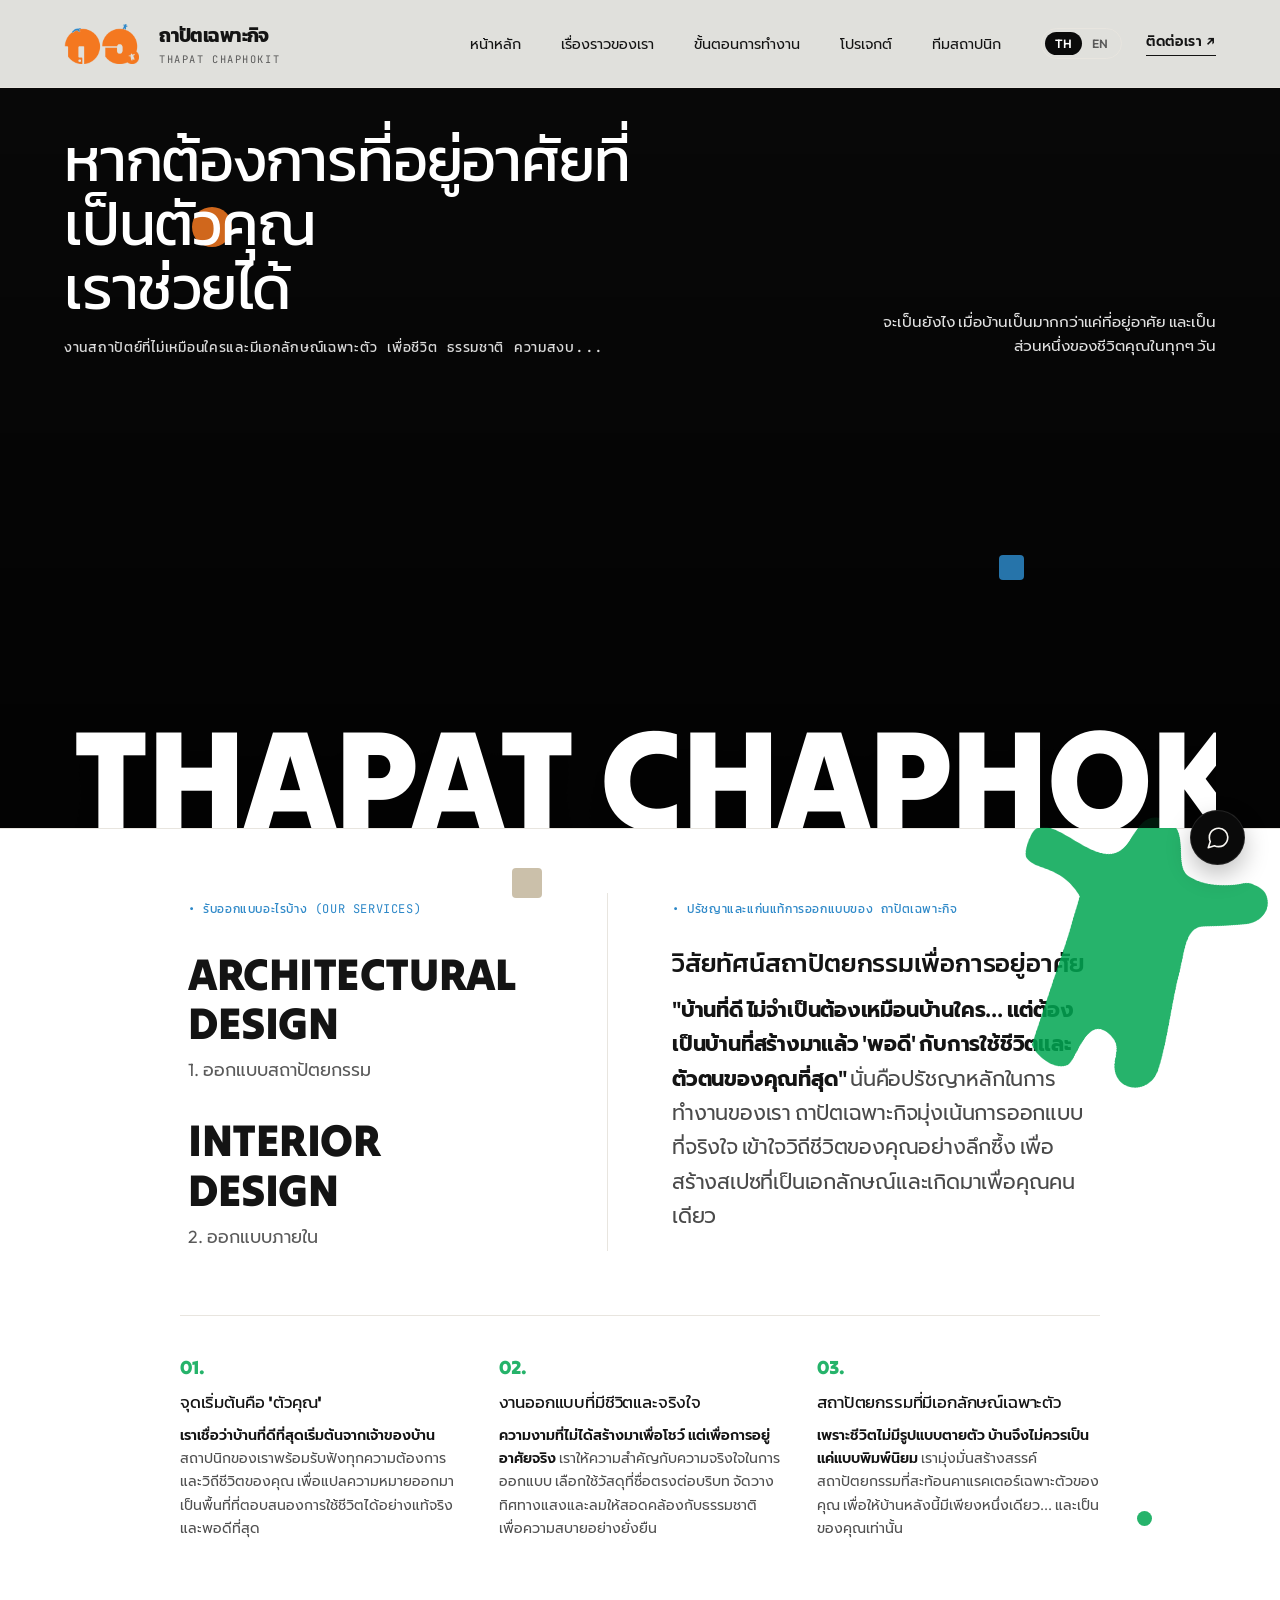
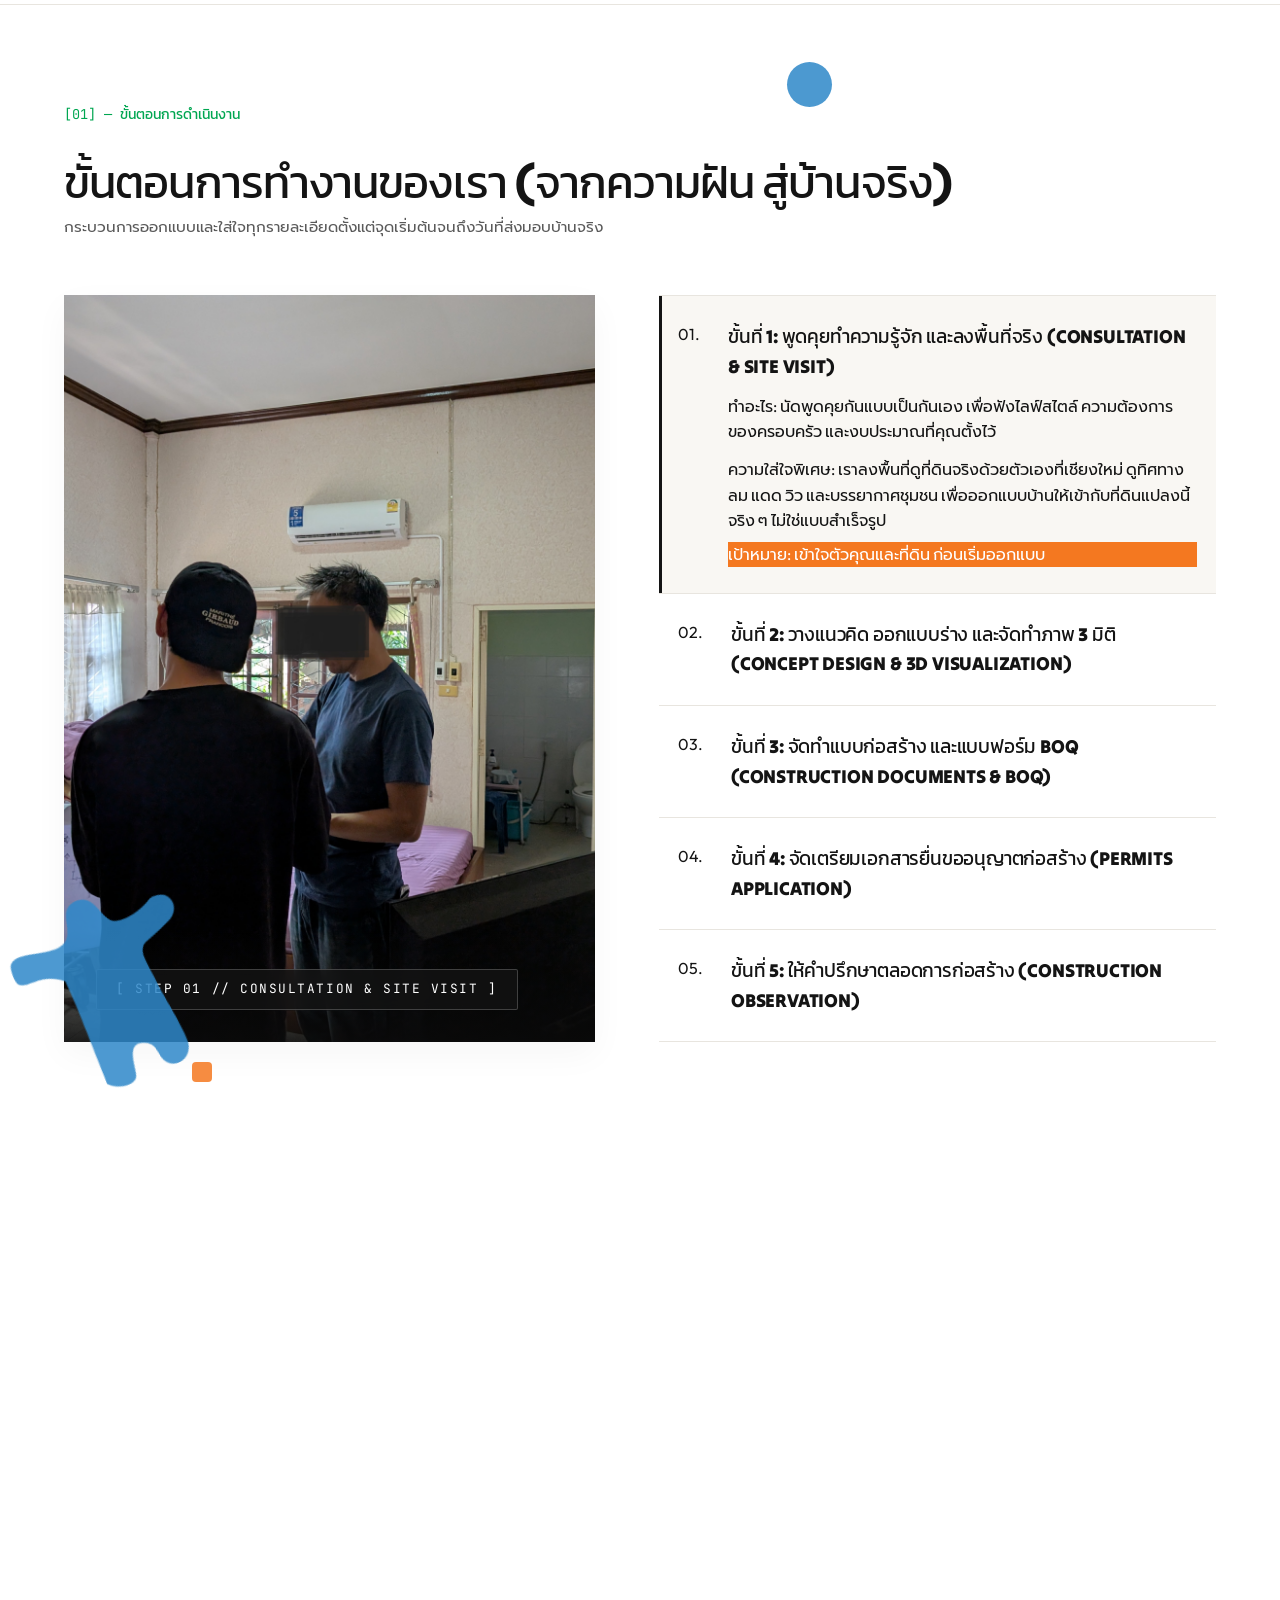
==== index.html @ 4b076378 "UI: Update process images for steps 4 and 5" ====
<!DOCTYPE html>
<html lang="th">
<head>
  <meta charset="UTF-8">
  <meta name="viewport" content="width=device-width, initial-scale=1.0">
  <title>ถาปัตเฉพาะกิจ — THAPAT CHAPHOKIT | Architectural Collective</title>
  <meta name="description" content="การรวมตัวของกลุ่มสถาปนิกอิสระที่มุ่งมั่นออกแบบบ้านด้วยหัวใจ สร้างสถาปัตยกรรมระดับโลกที่เป็นเอกลักษณ์เฉพาะตัว">
  <!-- Custom CSS -->
  <link rel="stylesheet" href="css/styles.css?v=nocache99">
</head>
<body>
  <!-- ==========================================
       PRELOADER
       ========================================== -->
  <div id="preloader" class="preloader">
    <div class="preloader-content">
      <img src="assets/logo.png" alt="Thapat Chaphokit" class="preloader-logo-img" />
      <div class="preloader-bar"><div class="preloader-progress"></div></div>
    </div>
  </div>
  <!-- ==========================================
       NAVIGATION BAR & LANGUAGE SWITCHER
       ========================================== -->
  <nav class="navbar">
    <a href="#" class="nav-brand">
      <img src="assets/logo.png" alt="Thapat Chaphokit" class="nav-logo-img" />
      <div class="nav-brand-text">
        <span class="brand-logo" data-i18n="brand_name">ถาปัตเฉพาะกิจ</span>
        <span class="brand-tag" data-i18n="brand_sub">THAPAT CHAPHOKIT</span>
      </div>
    </a>

    <button class="mobile-menu-toggle" aria-label="Toggle navigation">
      <svg width="24" height="24" viewBox="0 0 24 24" fill="none" stroke="currentColor" stroke-width="2" stroke-linecap="round" stroke-linejoin="round">
        <line x1="3" y1="12" x2="21" y2="12"></line>
        <line x1="3" y1="6" x2="21" y2="6"></line>
        <line x1="3" y1="18" x2="21" y2="18"></line>
      </svg>
    </button>

    <div class="nav-menu-wrapper">
      <ul class="nav-links">
        <li><a href="#home" data-i18n="nav_home">หน้าหลัก</a></li>
        <li><a href="#about" data-i18n="nav_about">เรื่องราวของเรา</a></li>
        <li><a href="#process" data-i18n="nav_process">ขั้นตอนการทำงาน</a></li>
        <li><a href="#projects" data-i18n="nav_projects">โปรเจกต์</a></li>
        <li><a href="#team" data-i18n="nav_team">ทีมสถาปนิก</a></li>
      </ul>

      <div class="nav-right">
        <div class="lang-switcher">
          <button id="lang-th" class="lang-btn active">TH</button>
          <button id="lang-en" class="lang-btn">EN</button>
        </div>
        <a href="#contact" class="nav-cta" data-i18n="nav_contact">ติดต่อเรา ↗</a>
      </div>
    </div>
  </nav>

  <!-- ==========================================
       NEW HERO BANNER FULL (Dynamic Background Photo Slider + Overlapping White Text)
       ========================================== -->
  <header id="home" class="hero-banner-full">
    <div class="shape-element circle bg-orange shape-hero-1"></div>
    <div class="shape-element square bg-blue shape-hero-2"></div>
    
    <!-- Dynamic Full Background Photo Slider (Real Work Renders) -->
    <div class="hero-bg-slider">
      <div class="bg-slide active" style="background-image: url('assets/real_work_3.png');"></div>
      <div class="bg-slide" style="background-image: url('assets/real_work_1.png');"></div>
      <div class="bg-slide" style="background-image: url('assets/real_work_2.png');"></div>
      <div class="bg-slide" style="background-image: url('assets/real_work_4.png');"></div>
      <div class="bg-slider-overlay"></div>
    </div>

    <div class="hero-banner-content">
      <!-- Left Column: Giant Statement Headline -->
      <div class="hero-left-col">
        <h1 class="hero-title-main" data-i18n="hero_title">
          ห่างไกลความวุ่นวาย. ใกล้ชิดธรรมชาติ.
        </h1>
        <p class="hero-title-sub" data-i18n="hero_subtitle">
          สถาปัตยกรรมบ้านเดี่ยว เพื่อชีวิตที่เงียบ สงบ และผ่อนคลาย
        </p>
      </div>

      <!-- Right Column: Subtitle Caption -->
      <div class="hero-right-col">
        <p class="hero-caption-text" data-i18n="hero_carousel_caption">
          เมื่อความห่างไกลกลายเป็นอิสระ และความเงียบสงบคือส่วนหนึ่งของชีวิตทุกๆ วัน
        </p>
      </div>
    </div>

    <!-- GIANT WHITE DISPLAY BRAND NAME OVERLAYING HERO IMAGE (IMAGE 2 STYLE) -->
    <div class="giant-brand-banner-overlay">
      <h2 class="giant-brand-text-white">THAPAT CHAPHOKIT</h2>
    </div>
  </header>

  <!-- ==========================================
       WORK PROCESS SECTION (DIRECTLY BELOW THAPAT CHAPHOKIT - MATCHING SCREENSHOT)
       ========================================== -->
  <section id="about" class="section-vision reveal-on-scroll">
    <div class="shape-element square bg-beige shape-about-1"></div>
    <div class="shape-element circle bg-green shape-about-2"></div>
    <img src="assets/deco1.png" class="deco-element deco-1" alt="" aria-hidden="true">
    <div class="vision-editorial-container">
      
      <!-- Split Services & Vision Layout -->
      <div class="vision-statement-editorial vision-split-layout">
        
        <!-- Left: Services -->
        <div class="vision-services-left">
          <div class="magazine-label" data-i18n="services_label" style="float: none; margin-bottom: 2rem; width: auto;">• รับออกแบบอะไรบ้าง (OUR SERVICES)</div>
          
          <h2 class="services-big-en" data-i18n="services_arch_en">ARCHITECTURAL<br>DESIGN</h2>
          <p class="services-th" data-i18n="services_arch_th">1. ออกแบบสถาปัตยกรรม</p>
          
          <h2 class="services-big-en" data-i18n="services_int_en" style="margin-top: 2rem;">INTERIOR<br>DESIGN</h2>
          <p class="services-th" data-i18n="services_int_th">2. ออกแบบภายใน</p>
        </div>

        <!-- Right: Vision Statement -->
        <div class="vision-concept-right">
          <div class="magazine-label" data-i18n="vision_explore" style="float: none; margin-bottom: 1.5rem; width: auto;">• ปรัชญาและแก่นแท้การออกแบบของ ถาปัตเฉพาะกิจ</div>
          <p class="editorial-text">
            <strong class="magazine-title" data-i18n="vision_title">วิสัยทัศน์สถาปัตยกรรมเพื่อการอยู่อาศัย</strong><br>
            <span data-i18n="vision_editorial_statement">
              <span class="text-bold">สถาปัตยกรรมแห่งชีวิต</span> คือการสร้างสเปซที่ตอบสนองความสงบในจิตใจ 
              <span class="text-bold">เราช่วยคุณสร้างบ้านที่ห่างไกลจากความวุ่นวาย</span> 
              <span class="text-muted-flow">มุ่งเน้นการเปิดรับแสงธรรมชาติ สายลม และการเชื่อมโยงกับบริบทแวดล้อมอย่างลึกซึ้ง ปราศจากแบบพิมพ์นิยมของบริษัทใหญ่ เพื่อให้ทุกตารางเมตรทรงคุณค่าและเป็นตัวตนของคุณอย่างแท้จริง</span>
            </span>
          </p>
        </div>
        
      </div>

      <!-- 3 Frameless Architectural Pillars (Dynamic i18n) -->
      <div class="vision-frameless-pillars">
        
        <!-- Pillar 01 -->
        <div class="frameless-pillar-item">
          <span class="pillar-num-inline">01.</span>
          <h3 class="pillar-title-clean" data-i18n="vision_pillar1_title">แก่นแท้ของการอยู่อาศัย</h3>
          <p class="pillar-desc-clean" data-i18n="vision_pillar1_desc">
            <span class="text-dark">สถาปัตยกรรมไม่ใช่เพียงแค่โครงสร้างคอนกรีต</span> 
            <span class="text-sub">แต่คือการสร้างสเปซที่ตอบสนองความสงบในจิตใจ มุ่งเน้นความโปร่งสบาย แสงธรรมชาติ และสายลม เพื่อให้บ้านเป็นพื้นที่ปลอดภัยสูงสุดของชีวิต</span>
          </p>
        </div>

        <!-- Pillar 02 -->
        <div class="frameless-pillar-item">
          <span class="pillar-num-inline">02.</span>
          <h3 class="pillar-title-clean" data-i18n="vision_pillar2_title">หลีกหนีความวุ่นวาย เชื่อมโยงธรรมชาติ</h3>
          <p class="pillar-desc-clean" data-i18n="vision_pillar2_desc">
            <span class="text-dark">เราถอยห่างจากความวุ่นวายในเมืองใหญ่</span> 
            <span class="text-sub">จัดวางทิศทางอาคารให้สอดคล้องกับธรรมชาติในพื้นที่ เพื่อให้ทุกจังหวะชีวิตรู้สึกได้ถึงความสงบ ชัดเจน และการเชื่อมโยงอย่างลึกซึ้ง</span>
          </p>
        </div>

        <!-- Pillar 03 -->
        <div class="frameless-pillar-item">
          <span class="pillar-num-inline">03.</span>
          <h3 class="pillar-title-clean" data-i18n="vision_pillar3_title">สถาปัตยกรรมเพื่อมนุษย์แบบเฉพาะตัว</h3>
          <p class="pillar-desc-clean" data-i18n="vision_pillar3_desc">
            <span class="text-dark">บ้านทุกหลังถูกสร้างสรรค์เพื่อคุณคนเดียว</span> 
            <span class="text-sub">ปราศจากแบบพิมพ์นิยมของบริษัทใหญ่ เราทุ่มเทออกแบบอย่างประณีตในทุกรายละเอียด เพื่อให้ทุกสเปซเป็นตัวตนของคุณอย่างแท้จริง</span>
          </p>
        </div>

      </div>

    </div>
  </section>

  <!-- ==========================================
       OUR VISION OF BESPOKE LIVING (Frameless Editorial Typography - Dynamic i18n)
       ========================================== -->
  <section id="process" class="section-process reveal-on-scroll">
    <div class="shape-element circle bg-blue shape-process-1"></div>
    <div class="shape-element square bg-orange shape-process-2"></div>
    <img src="assets/deco2.png" class="deco-element deco-2" alt="" aria-hidden="true">
    <div class="process-header">
      <div class="section-index" data-i18n="section_process_num">[PROCESS]</div>
      <h2 class="process-title" data-i18n="section_process_title">ขั้นตอนการทำงานของเรา (จากความฝัน สู่บ้านจริง)</h2>
      <p style="color: var(--text-muted); font-size: 0.95rem; margin-top: 0.5rem;" data-i18n="section_process_sub">
        กระบวนการออกแบบและใส่ใจทุกรายละเอียดตั้งแต่จุดเริ่มต้นจนถึงวันที่ส่งมอบบ้านจริง
      </p>
    </div>

    <div class="process-grid">
      
      <!-- Left Column: Full-Height 6-Step Auto-Crossfade Image Container -->
      <div class="process-left-col">
        <div class="process-img-slider-container">
          <div class="process-step-slide active" data-step="1">
            <img src="assets/process_step_1.jpg" alt="Step 1: Site Inspection Chiang Mai" class="process-step-img" />
            <div class="process-step-overlay">
              <span class="process-img-badge">[ STEP 01 // CONSULTATION & SITE VISIT ]</span>
            </div>
          </div>
          <div class="process-step-slide" data-step="2">
            <img src="assets/process_step_2.jpg" alt="Step 2: Schematic Design" class="process-step-img" />
            <div class="process-step-overlay">
              <span class="process-img-badge">[ STEP 02 // CONCEPTUAL & SCHEMATIC DESIGN ]</span>
            </div>
          </div>
          <div class="process-step-slide" data-step="3">
            <img src="assets/process_step_3.png" alt="Step 3: 3D Perspective Renders" class="process-step-img" />
            <div class="process-step-overlay">
              <span class="process-img-badge">[ STEP 03 // DESIGN DEVELOPMENT & 3D RENDERS ]</span>
            </div>
          </div>
          <div class="process-step-slide" data-step="4">
            <img src="assets/process_step_5.jpg" alt="Step 4: Blueprints & BOQ" class="process-step-img" />
            <div class="process-step-overlay">
              <span class="process-img-badge">[ STEP 04 // CONSTRUCTION DOCUMENTS & BOQ ]</span>
            </div>
          </div>
          <div class="process-step-slide" data-step="5">
            <img src="assets/process_step_6.jpg" alt="Step 5: Building Permits Application" class="process-step-img" />
            <div class="process-step-overlay">
              <span class="process-img-badge">[ STEP 05 // BUILDING PERMITS APPLICATION ]</span>
            </div>
          </div>
        </div>
      </div>

      <!-- Right Column: Awwwards Open Timeline Rows -->
      <div class="process-right-col">
        
        <!-- Step 1 -->
        <div class="process-step-card active-step" data-step-index="0">
          <span class="step-number-badge">01.</span>
          <div class="step-card-content">
            <h3 class="step-card-title" data-i18n="step1_title">ขั้นที่ 1: พูดคุยทำความรู้จัก และลงพื้นที่จริง (Consultation & Site Visit)</h3>
            <p class="step-card-desc" data-i18n="step1_do">ทำอะไร: นัดพูดคุยเพื่อรับฟังความต้องการ (Brief) ไลฟ์สไตล์ สมาชิกในครอบครัว และงบประมาณที่คุณตั้งไว้</p>
            <div class="step-card-highlight" data-i18n="step1_care">
              ความใส่ใจพิเศษ: ผมจะลงพื้นที่ไปดูที่ดินจริงของคุณในเชียงใหม่ เพื่อดูทิศทางลม แดด วิวรอบข้าง และบริบทของชุมชน เพื่อนำมาออกแบบบ้านให้เหมาะกับที่ดินแปลงนี้ที่สุด
            </div>
            <div class="step-card-highlight" data-i18n="step1_goal" style="margin-top: 0.5rem; background-color: var(--color-orange); color: white;">
              เป้าหมาย: เข้าใจตัวคุณและที่ดิน ก่อนเริ่มออกแบบ
            </div>
          </div>
        </div>

        <!-- Step 2 -->
        <div class="process-step-card" data-step-index="1">
          <span class="step-number-badge">02.</span>
          <div class="step-card-content">
            <h3 class="step-card-title" data-i18n="step2_title">ขั้นที่ 2: วางแนวคิดและออกแบบร่างเบื้องต้น (Conceptual & Schematic Design)</h3>
            <p class="step-card-desc" data-i18n="step2_do">ทำอะไร: นำข้อมูลทั้งหมดมาวิเคราะห์ และจัดทำเป็น "แบบร่างเบื้องต้น" (ผังพื้นห้องต่างๆ) พร้อมนำเสนอสไตล์บ้าน (Mood & Tone)</p>
            <div class="step-card-highlight" data-i18n="step2_goal" style="background-color: #3D5A80; color: white;">
              เป้าหมาย: เพื่อให้เราเห็นภาพตรงกันว่า การจัดวางฟังก์ชันใช้งานและหน้าตาบ้านไปในทิศทางที่คุณชอบหรือไม่ (ขั้นตอนนี้สามารถปรับแก้ได้จนกว่าจะลงตัว)
            </div>
          </div>
        </div>

        <!-- Step 3 -->
        <div class="process-step-card" data-step-index="2">
          <span class="step-number-badge">03.</span>
          <div class="step-card-content">
            <h3 class="step-card-title" data-i18n="step3_title">ขั้นที่ 3: พัฒนาแบบและจัดทำภาพ 3 มิติ (Design Development & 3D)</h3>
            <p class="step-card-desc" data-i18n="step3_do">ทำอะไร: เมื่อผังพื้นลงตัวแล้ว ผมจะพัฒนาแบบให้เป็นภาพ 3 มิติ (3D Perspective) ทั้งภายนอกและภายใน (เบื้องต้น)</p>
            <div class="step-card-highlight" data-i18n="step3_goal" style="background-color: #293241; color: white;">
              เป้าหมาย: ให้คุณได้เห็นหน้าตาบ้านเสมือนจริงก่อนลงมือก่อสร้าง วัสดุที่จะใช้ สีสันต่างๆ เพื่อให้มั่นใจว่านี่คือบ้านในฝันของคุณจริงๆ
            </div>
          </div>
        </div>

        <!-- Step 4 -->
        <div class="process-step-card" data-step-index="3">
          <span class="step-number-badge">04.</span>
          <div class="step-card-content">
            <h3 class="step-card-title" data-i18n="step4_title">ขั้นที่ 4: จัดทำแบบก่อสร้างและราคากลาง (Construction Documents & BOQ)</h3>
            <p class="step-card-desc" data-i18n="step4_do">ทำอะไร: นำแบบที่สรุปแล้วมาเขียนเป็น "แบบก่อสร้างที่สมบูรณ์" (พิมพ์เขียว) ที่ระบุรายละเอียดสถาปัตยกรรมและวิศวกรรมครบถ้วน พร้อมกับทำ "ใบประเมินราคากลาง (BOQ)"</p>
            <div class="step-card-highlight" data-i18n="step4_goal" style="background-color: #985236; color: white;">
              เป้าหมาย: ช่างจะได้มีแบบที่ชัดเจนในการทำงาน ลดข้อผิดพลาดหน้างาน และคุณสามารถใช้ BOQ เพื่อคุมงบประมาณ ใช้เปรียบเทียบราคาผู้รับเหมา หรือใช้ยื่นกู้ธนาคารได้
            </div>
          </div>
        </div>

        <!-- Step 5 -->
        <div class="process-step-card" data-step-index="4">
          <span class="step-number-badge">05.</span>
          <div class="step-card-content">
            <h3 class="step-card-title" data-i18n="step5_title">ขั้นที่ 5: จัดเตรียมเอกสารยื่นขออนุญาตก่อสร้าง (Permits Application)</h3>
            <p class="step-card-desc" data-i18n="step5_do">ทำอะไร: ผมจะช่วยดูแลจัดทำเอกสารและแบบฟอร์มต่างๆ ที่จำเป็นสำหรับการยื่นขออนุญาตก่อสร้างกับทางเทศบาลหรือ อบต. ในพื้นที่</p>
            <div class="step-card-highlight" data-i18n="step5_goal" style="background-color: #556B2F; color: white;">
              เป้าหมาย: เพื่อให้คุณได้แบบบ้านที่ถูกต้องตามกฎหมายควบคุมอาคารและระยะร่นต่างๆ สบายใจหายห่วง
            </div>
          </div>
        </div>

      </div>

    </div>
  </section>

  <!-- ==========================================
       SECTION [02] - INAUGURAL BESPOKE PROJECTS (Artistic Dashed Canvas)
       ========================================== -->
  <section id="projects" class="section-portfolio reveal-on-scroll">
    <div class="shape-element square bg-green shape-projects-1"></div>
    <div class="shape-element circle bg-beige shape-projects-2"></div>
    <img src="assets/deco3.png" class="deco-element deco-3" alt="" aria-hidden="true">
    <div class="section-index" data-i18n="section_02_num">[02]</div>

    <div id="projects-container" class="projects-feed"></div>
  </section>

  <!-- ==========================================
       SECTION [03] - ARCHITECT COLLECTIVE TEAM (Split Layout)
       ========================================== -->
  <section id="team" class="section-team reveal-on-scroll">
    <div class="shape-element circle bg-orange shape-team-1"></div>
    <div class="shape-element square bg-blue shape-team-2"></div>
    <div class="section-index" data-i18n="section_03_num">[03]</div>
    <h2 class="portfolio-title" data-i18n="section_03_title">ทีมสถาปนิกเฉพาะกิจ</h2>
    <p style="color: var(--text-muted); margin-top: 0.5rem;" data-i18n="section_03_sub">
      การรวมตัวของนักออกแบบผู้ไร้กรอบสังกัด มุ่งเน้นการสร้างบ้านที่เป็นเอกลักษณ์เฉพาะตัว
    </p>

    <!-- Interactive Team Container with Full Image & Hotspot Popups -->
    <div id="team-container">
      <!-- Dynamic Rendered via JS -->
    </div>
  </section>

  <!-- ==========================================
       SECTION [04] - CONTACT & INQUIRY FORM
       ========================================== -->
  <section id="contact" class="section-contact reveal-on-scroll">
    <img src="assets/deco4.png" class="deco-element deco-4" alt="" aria-hidden="true">
    <div class="section-index" data-i18n="section_04_num">[04]</div>

    <div class="contact-grid">
      <div class="contact-info">
        <div>
          <h3 style="font-size: 1.5rem; font-weight: 500;" data-i18n="brand_name">ถาปัตเฉพาะกิจ</h3>
          <p style="color: var(--text-muted); font-size: 0.85rem;" data-i18n="brand_sub">ARCHITECTURAL COLLECTIVE</p>

          <ul class="contact-nav-list">
            <li><a href="#home" data-i18n="nav_home">หน้าหลัก</a></li>
            <li><a href="#process" data-i18n="nav_process">ขั้นตอนการทำงาน</a></li>
            <li><a href="#about" data-i18n="nav_about">เรื่องราวของเรา</a></li>
            <li><a href="#projects" data-i18n="nav_projects">โปรเจกต์</a></li>
            <li><a href="#team" data-i18n="nav_team">ทีมสถาปนิก</a></li>
          </ul>
        </div>

        <div class="contact-direct">
          <a href="mailto:saanstudio.contact@gmail.com" class="contact-email">saanstudio.contact@gmail.com</a>
          <span class="contact-phone-bottom">091-131-7205</span>
          <p style="font-size: 0.75rem; color: var(--text-muted); margin-top: 1rem;" data-i18n="footer_copyright">
            © 2026 ถาปัตเฉพาะกิจ. ออกแบบเพื่อให้ที่อยู่อาศัยเป็นหนึ่งกับชีวิต
          </p>
        </div>
      </div>

      <div class="contact-form-wrapper">
        <h2 class="form-title" data-i18n="section_04_title">
          มีข้อสงสัยหรืออยากเริ่มต้นออกแบบบ้านกับเรา?
        </h2>
        <p style="color: var(--text-muted); font-size: 0.9rem;" data-i18n="section_04_sub">
          ส่งโจทย์หรือแนวคิดบ้านที่คุณฝันไว้ ทีมสถาปนิกเฉพาะกิจจะติดต่อกลับเพื่อพูดคุยรายละเอียดโดยเร็วที่สุด
        </p>

        <form id="inquiry-form" class="form-grid" action="https://formsubmit.co/saanstudio.contact@gmail.com" method="POST">
          <!-- FormSubmit Configuration -->
          <input type="hidden" name="_subject" value="🎉 New Inquiry from Thapat Chaphokit Website!">
          <input type="hidden" name="_captcha" value="false">
          
          <div>
            <input type="text" name="First Name" class="form-input" placeholder="ชื่อจริง*" required data-i18n-placeholder="form_fname" />
          </div>
          <div>
            <input type="text" name="Last Name" class="form-input" placeholder="นามสกุล*" required data-i18n-placeholder="form_lname" />
          </div>
          <div>
            <input type="email" name="Email" class="form-input" placeholder="อีเมล*" required data-i18n-placeholder="form_email" />
          </div>
          <div>
            <input type="tel" name="Phone Number" class="form-input" placeholder="เบอร์โทรศัพท์*" required data-i18n-placeholder="form_phone" />
          </div>
          <div class="form-field-full">
            <textarea name="Message" rows="3" class="form-input" placeholder="รายละเอียดงบประมาณ หรือแนวคิดบ้านที่ต้องการ*" required data-i18n-placeholder="form_message"></textarea>
          </div>

          <div class="form-field-full form-submit-row">
            <button type="submit" class="btn-send" data-i18n="form_send">ส่งข้อมูล ↗</button>
            <span class="form-disclaimer" data-i18n="form_disclaimer">
              โดยการกดส่งข้อมูล คุณยินยอมให้เราติดต่อกลับเพื่อเสนอคำปรึกษาด้านสถาปัตยกรรม
            </span>
          </div>
        </form>
      </div>
    </div>
  </section>

  <!-- ==========================================
       MASSIVE FOOTER
       ========================================== -->
  <section class="massive-footer reveal-on-scroll">
    <div class="footer-content">
      <a href="#contact" class="footer-cta-link" data-i18n="footer_cta">START A PROJECT</a>
      <div class="footer-bottom">
        <span class="copyright">© 2026 Thapat Chaphokit. All rights reserved.</span>

      </div>
    </div>
  </section>

  <!-- ==========================================
       INTERACTIVE PROJECT DETAIL MODAL
       ========================================== -->
  <div id="project-modal" class="fullscreen-overlay" style="display: none;">
    <div id="fs-gallery-container" class="fs-gallery-container">
      <img id="fs-current-image" class="fs-image" src="" alt="Project View" />
      <div class="fs-overlay-gradient"></div>
      <div class="fs-click-zone left" onclick="prevGalleryImage()"></div>
      <div class="fs-click-zone right" onclick="nextGalleryImage()"></div>
    </div>
    
    <!-- Top Nav Layer -->
    <div class="fs-nav-top pointer-events-none">
      <div class="fs-top-left">
        <div class="fs-brand">Thapat Chaphokit</div>
        <div id="fs-project-title" class="fs-project-title">PROJECT TITLE</div>
      </div>
      <button id="fs-close-btn" class="fs-close-btn" style="pointer-events: auto;" onclick="closeProjectModal()">CLOSE ✕</button>
    </div>

    <!-- Center Typography Layer -->
    <div class="fs-center-layer pointer-events-none">
      <div class="fs-center-btn" style="pointer-events: auto; cursor: pointer;" onclick="prevGalleryImage()">⬅ PREV IMAGE</div>
      <div class="fs-center-right" id="fs-project-year">2026</div>
      <div class="fs-center-btn" style="pointer-events: auto; cursor: pointer;" onclick="nextGalleryImage()">NEXT IMAGE ➔</div>
    </div>

    <!-- Bottom Typography Layer -->
    <div class="fs-bottom-layer pointer-events-none">
      <div id="fs-project-desc" class="fs-bottom-desc">The style is defined by strong forms with subtle elegance.</div>
      <div class="fs-bottom-indicator">[CLICK IMAGE TO NEXT]</div>
    </div>
  </div>

  <!-- ==========================================
       FLOATING CONTACT BUTTON
       ========================================== -->
  <a href="#contact" class="floating-contact-btn" aria-label="Contact Us">
    <svg width="26" height="26" viewBox="0 0 24 24" fill="none" stroke="currentColor" stroke-width="2" stroke-linecap="round" stroke-linejoin="round">
      <path d="M21 11.5a8.38 8.38 0 0 1-.9 3.8 8.5 8.5 0 0 1-7.6 4.7 8.38 8.38 0 0 1-3.8-.9L3 21l1.9-5.7a8.38 8.38 0 0 1-.9-3.8 8.5 8.5 0 0 1 4.7-7.6 8.38 8.38 0 0 1 3.8-.9h.5a8.48 8.48 0 0 1 8 8v.5z"></path>
    </svg>
  </a>

  <!-- JavaScript Scripts -->
  <script src="js/translations.js?v=nocache99"></script>
  <script src="js/main.js?v=nocache99"></script>
</body>
</html>
---- css/styles.css ----
/* ==========================================================================
   THAAPAT CHAWAKIT (ถาปัตเฉพาะกิจ) - ARCHITECTURAL COLLECTIVE CSS SYSTEM
   Style: Minimalist Editorial Architecture (Image 1 & Image 2 Reference)
   ========================================================================== */

@import url('https://fonts.googleapis.com/css2?family=JetBrains+Mono:wght@400;500&family=Prompt:wght@300;400;500;600;700&family=Kanit:wght@300;400;500;600;700&family=Outfit:wght@300;400;500;600;700&family=Tilt+Warp&display=swap');

:root {
  /* Color Palette - letusibiza.com Pure Black & White Boutique System */
  --bg-primary: #FFFFFF;       /* Pure Crisp White */
  --bg-surface: #f9f7f3;       /* Warmer Off-White Canvas */
  --bg-dark: #0A0A0A;          /* Pitch Obsidian Dark Black */
  --bg-card: #FFFFFF;
  
  --text-main: #141414;        /* Deep Typography */
  --text-muted: #5a5a5a;       /* Crisp Charcoal Gray */
  --text-light: #FFFFFF;       /* Pure White Text */
  --text-light-muted: #CCCCCC; /* Subdued Light Gray */
  
  --border-subtle: #e8e5df;    /* Warm Hairline Border */
  --border-dark: #222222;      /* Fine Dark Hairline Border */

  /* Fun Architectural Palette */
  --color-orange: #f47820;
  --color-blue: #2d88c8;
  --color-green: #00a651;
  --color-beige: #c2b59b;

  --accent-gold: var(--color-orange); /* Vibrant Primary Accent */

  --font-heading: 'Tilt Warp', 'Kanit', sans-serif;
  --font-body: 'Outfit', 'Prompt', 'Sukhumvit Set', -apple-system, BlinkMacSystemFont, sans-serif;
  --font-mono: 'JetBrains Mono', 'Kanit', monospace;

  --transition-smooth: all 0.4s cubic-bezier(0.16, 1, 0.3, 1);
  --transition-fast: all 0.2s ease;
}

::selection {
  background-color: var(--color-orange);
  color: #fff;
}

/* Reset & Base */
*, *::before, *::after {
  box-sizing: border-box;
  margin: 0;
  padding: 0;
}

html {
  scroll-behavior: smooth;
  font-size: 16px;
  background-color: var(--bg-primary);
  color: var(--text-main);
  text-rendering: optimizeLegibility;
  -webkit-font-smoothing: antialiased;
}

html, body {
  font-family: var(--font-body);
  background-color: var(--bg-primary);
  color: var(--text-main);
  line-height: 1.6;
  width: 100%;
}

/* Typography Utility */
h1, h2, h3, h4, h5, h6 {
  font-family: var(--font-heading);
  font-weight: 400;
  letter-spacing: -0.01em;
  color: var(--text-main);
  text-transform: uppercase;
}

a, button, .nav-links a, .brand-logo, .brand-tag, .hero-quote, .hero-subquote, 
.manifesto-title, .manifesto-text, .dark-feature-title, .dark-feature-desc, 
.dark-feature-overlay-text, .panoramic-title, .panoramic-sub, .portfolio-title, 
.filter-btn, .project-card_title, .project-card_desc, .tag-badge, .project-link-btn, 
.story-tag, .story-title, .story-subtitle, .story-body, .value-head, .value-desc, 
.popup-name, .popup-role, .popup-desc, .form-title, .btn-send, 
.modal-title, .modal-info-box h4, .modal-info-box p {
  text-transform: uppercase;
}

a {
  color: inherit;
  text-decoration: none;
  transition: var(--transition-fast);
}

button {
  cursor: pointer;
  border: none;
  background: none;
  font-family: inherit;
}

/* ==========================================
   PRELOADER
   ========================================== */
.preloader {
  position: fixed;
  inset: 0;
  background-color: var(--bg-dark);
  z-index: 99999;
  display: flex;
  justify-content: center;
  align-items: center;
  transition: opacity 0.8s ease-in-out, visibility 0.8s;
}
.preloader.fade-out {
  opacity: 0;
  visibility: hidden;
}
.preloader-content {
  text-align: center;
}
.preloader-logo-img {
  height: 60px;
  width: auto;
  display: block;
  margin: 0 auto 2rem auto;
  filter: brightness(0) invert(1);
}
.preloader-bar {
  width: 120px;
  height: 2px;
  background-color: rgba(255,255,255,0.15);
  margin: 0 auto;
  overflow: hidden;
  position: relative;
}
.preloader-progress {
  position: absolute;
  top: 0;
  left: 0;
  height: 100%;
  width: 100%;
  background-color: var(--color-orange);
  transform: translateX(-100%);
  animation: loadProgress 1.2s cubic-bezier(0.7, 0, 0.3, 1) forwards;
}
@keyframes loadProgress {
  0% { transform: translateX(-100%); }
  50% { transform: translateX(-30%); }
  100% { transform: translateX(0); }
}

/* ==========================================
   SCROLL REVEAL (MOTION)
   ========================================== */
.reveal-on-scroll {
  opacity: 0;
  transform: translateY(40px);
  transition: opacity 1.2s cubic-bezier(0.16, 1, 0.3, 1), transform 1.2s cubic-bezier(0.16, 1, 0.3, 1);
  will-change: opacity, transform;
}
.reveal-on-scroll.is-visible {
  opacity: 1;
  transform: translateY(0);
}

/* Header & Navigation Bar */
.navbar {
  position: fixed;
  top: 0;
  left: 0;
  width: 100%;
  z-index: 1000;
  background-color: rgba(244, 243, 239, 0.92);
  backdrop-filter: blur(12px);
  border-bottom: 1px solid var(--border-subtle);
  padding: 1.25rem 4rem;
  display: flex;
  justify-content: space-between;
  align-items: center;
  transition: var(--transition-fast);
}

.nav-brand {
  display: flex;
  flex-direction: row;
  align-items: center;
  gap: 1.25rem;
}

.nav-brand-text {
  display: flex;
  flex-direction: column;
}

.brand-logo {
  font-family: var(--font-heading);
  font-size: 1.2rem;
  font-weight: 700;
  letter-spacing: -0.03em;
  text-transform: uppercase;
}

.brand-tag {
  font-family: var(--font-mono);
  font-size: 0.65rem;
  letter-spacing: 0.15em;
  color: var(--text-muted);
  text-transform: uppercase;
}

.nav-logo-img {
  height: 40px;
  width: auto;
  display: block;
}

.mobile-menu-toggle {
  display: none;
  background: none;
  border: none;
  color: var(--text-main);
  cursor: pointer;
  padding: 0.5rem;
}

.nav-menu-wrapper {
  display: flex;
  align-items: center;
  gap: 2.5rem;
  flex: 1;
  justify-content: flex-end;
}

.nav-links {
  display: flex;
  gap: 2.5rem;
  align-items: center;
  list-style: none;
}

.nav-links a {
  font-size: 0.9rem;
  font-weight: 400;
  color: var(--text-main);
  position: relative;
}

.nav-links a::after {
  text-decoration: none;
  color: var(--text-main);
  font-size: 0.85rem;
  font-weight: 500;
  text-transform: uppercase;
  letter-spacing: 0.05em;
  transition: opacity 0.2s ease;
}

.nav-links a:hover {
  color: var(--color-blue);
  opacity: 1;
}

.nav-right {
  display: flex;
  align-items: center;
  gap: 1.5rem;
}

.lang-switcher {
  display: flex;
  background-color: var(--bg-secondary);
  padding: 3px;
  border-radius: 20px;
  border: 1px solid var(--border-subtle);
}

.lang-btn {
  border: none;
  background: none;
  padding: 4px 10px;
  font-size: 0.75rem;
  font-weight: 600;
  cursor: pointer;
  border-radius: 16px;
  color: var(--text-muted);
  transition: var(--transition-fast);
}

.lang-btn.active {
  background-color: var(--bg-dark);
  color: var(--text-light);
}

.nav-cta {
  text-decoration: none;
  color: var(--text-main);
  font-size: 0.85rem;
  font-weight: 600;
  text-transform: uppercase;
  letter-spacing: 0.05em;
  border-bottom: 1.5px solid var(--text-main);
  padding-bottom: 2px;
  transition: opacity 0.2s ease;
}

.nav-cta:hover {
  opacity: 0.7;
}

/* Section Indexing Tag [01], [02] */
.section-index {
  font-family: var(--font-mono);
  font-size: 0.85rem;
  color: var(--text-muted);
  margin-bottom: 1.5rem;
  display: inline-block;
}

/* NEW HERO BANNER (Matching Reference Image 2 - Dynamic Sliding Full Background Photo with White Text Overlay) */
.hero-banner-full {
  position: relative;
  width: 100%;
  min-height: 92vh;
  color: var(--text-light);
  display: flex;
  flex-direction: column;
  justify-content: space-between;
  padding: 8rem 4rem 0rem 4rem;
  overflow: hidden;
  background-color: #0E0E0E;
}

/* Dynamic Full Background Photo Slider */
.hero-bg-slider {
  position: absolute;
  inset: 0;
  z-index: 1;
}

.bg-slide {
  position: absolute;
  inset: 0;
  background-size: cover;
  background-position: center;
  opacity: 0;
  transition: opacity 1.5s cubic-bezier(0.16, 1, 0.3, 1), transform 8s ease-out;
  transform: scale(1.06);
}

.bg-slide.active {
  opacity: 1;
  transform: scale(1);
}

.bg-slider-overlay {
  position: absolute;
  inset: 0;
  background: linear-gradient(to bottom, rgba(0, 0, 0, 0.35) 0%, rgba(0, 0, 0, 0.78) 100%);
  z-index: 2;
}

.hero-banner-content {
  position: relative;
  z-index: 10;
  display: grid;
  grid-template-columns: 1.2fr 0.8fr;
  gap: 4rem;
  align-items: flex-end;
}

.hero-title-main {
  font-family: 'Tilt Warp', var(--font-heading);
  font-size: 3.8rem;
  line-height: 1.05;
  font-weight: 400;
  letter-spacing: -0.02em;
  text-transform: uppercase;
  color: #FFFFFF;
}

.hero-title-sub {
  font-size: 0.9rem;
  color: rgba(255, 255, 255, 0.85);
  margin-top: 1rem;
  font-family: var(--font-mono);
  letter-spacing: 0.05em;
  text-transform: uppercase;
}

.hero-right-col {
  display: flex;
  justify-content: flex-end;
}

.hero-caption-text {
  font-size: 0.95rem;
  color: rgba(255, 255, 255, 0.88);
  max-width: 360px;
  text-align: right;
  line-height: 1.6;
  font-family: var(--font-body);
}

/* GIANT BRUTALIST DISPLAY BRAND NAME OVERLAYING HERO IMAGE (TOUCHES BOTTOM WHITE EDGE SEAMLESSLY) */
.giant-brand-banner-overlay {
  position: relative;
  z-index: 20;
  width: 100%;
  padding: 0 0.5rem;
  margin-top: 2.5rem;
  margin-bottom: 0;
  display: flex;
  justify-content: center;
  align-items: flex-end;
  pointer-events: none;
  overflow: hidden;
}

.giant-brand-text-white {
  font-family: 'Tilt Warp', var(--font-heading);
  font-size: clamp(2.5rem, 11.2vw, 11.5rem);
  line-height: 0.76;
  font-weight: 400;
  color: #FFFFFF; /* Pure White Overlapping Font */
  letter-spacing: -0.02em;
  text-transform: uppercase;
  white-space: nowrap;
  user-select: none;
  text-align: center;
  width: 100%;
  display: block;
  margin-bottom: -0.04em; /* Touches bottom white canvas edge seamlessly */
  text-shadow: 0 10px 40px rgba(0,0,0,0.6);
}

/* WORK PROCESS SECTION (Awwwards Level Open Architectural Timeline - Zero Boxes) */
.section-process {
  padding: 6rem 4rem;
  background-color: var(--bg-primary);
  border-top: 1px solid var(--border-subtle);
}

.process-header {
  margin-bottom: 3.5rem;
}

.process-title {
  font-family: 'Tilt Warp', var(--font-heading);
  font-size: 2.8rem;
  line-height: 1.1;
  text-transform: uppercase;
  letter-spacing: -0.02em;
  color: var(--text-main);
  margin-top: 0.5rem;
}

.process-grid {
  display: grid;
  grid-template-columns: 1fr 1.05fr;
  gap: 4rem;
  align-items: stretch;
}

.process-left-col {
  position: relative;
  width: 100%;
}

.process-img-slider-container {
  width: 100%;
  height: 100%;
  min-height: 400px;
  border-radius: 4px;
  overflow: hidden;
  border: 1px solid var(--border-subtle);
  box-shadow: 0 12px 35px rgba(0,0,0,0.04);
  background-color: #EFEFEA;
}

.process-step-slide {
  position: absolute;
  inset: 0;
  opacity: 0;
  transition: opacity 0.8s ease, transform 1s ease;
  transform: scale(1.03);
}

.process-step-slide.active {
  opacity: 1;
  transform: scale(1);
}

.process-step-img {
  width: 100%;
  height: 100%;
  object-fit: cover;
}

.process-step-overlay {
  position: absolute;
  bottom: 0;
  left: 0;
  right: 0;
  padding: 2.5rem 2rem 2rem 2rem;
  background: linear-gradient(to top, rgba(10, 10, 10, 0.88), rgba(10, 10, 10, 0));
  display: flex;
  align-items: flex-end;
}

.process-img-badge {
  font-family: var(--font-mono);
  font-size: 0.8rem;
  letter-spacing: 0.12em;
  text-transform: uppercase;
  color: #FFFFFF;
  background: rgba(20, 20, 20, 0.75);
  backdrop-filter: blur(8px);
  padding: 0.6rem 1.2rem;
  border-radius: 2px;
  border: 1px solid rgba(255, 255, 255, 0.2);
}

/* RIGHT COLUMN: AWWWARDS OPEN ARCHITECTURAL TIMELINE (FRAMELESS HAIRLINE ROWS) */
.process-right-col {
  display: flex;
  flex-direction: column;
  border-top: 1px solid var(--border-subtle);
}

.process-step-card {
  background-color: transparent;
  color: var(--text-main);
  border: none;
  border-bottom: 1px solid var(--border-subtle);
  border-radius: 0;
  padding: 1.6rem 1.2rem;
  display: flex;
  align-items: flex-start;
  gap: 1.75rem;
  transition: all 0.35s cubic-bezier(0.16, 1, 0.3, 1);
  box-shadow: none;
  cursor: pointer;
  position: relative;
}

.process-step-card::before {
  content: '';
  position: absolute;
  top: 0;
  left: 0;
  bottom: 0;
  width: 3px;
  background-color: var(--text-main);
  opacity: 0;
  transition: opacity 0.3s ease;
}

.process-step-card:hover,
.process-step-card.active-step {
  background-color: var(--bg-surface);
}
.process-step-card:hover::before,
.process-step-card.active-step::before {
  opacity: 1;
}

/* Accordion Logic for Process Steps */
.step-card-desc,
.step-card-highlight {
  display: none;
  margin-top: 0.75rem;
}

.process-step-card.active-step .step-card-desc,
.process-step-card.active-step .step-card-highlight {
  display: block;
}

.step-do-text {
  font-size: 0.9rem;
  color: rgba(255, 255, 255, 0.85); /* Solid White Body Text */
  line-height: 1.6;
}

.step-care-box {
  background-color: #1E1E1E;
  padding: 0.8rem 1rem;
  border-left: 3px solid #FFFFFF;
  font-size: 0.85rem;
  color: rgba(255, 255, 255, 0.9);
  line-height: 1.55;
  border-radius: 0 2px 2px 0;
}
.statement-section {
  padding: 6rem 4rem;
  background-color: var(--bg-primary);
}

.statement-grid {
  display: grid;
  grid-template-columns: 0.8fr 1.2fr;
  gap: 4rem;
  align-items: center;
}

.statement-brand-block {
  display: flex;
  flex-direction: column;
  gap: 1.5rem;
}

.statement-logo-mark {
  width: 80px;
  height: 50px;
  background-color: var(--bg-dark);
  color: var(--text-light);
  display: flex;
  justify-content: center;
  align-items: center;
  font-family: 'Tilt Warp', sans-serif;
  font-size: 1.5rem;
  letter-spacing: 0.1em;
  border-radius: 2px;
}

.statement-headline {
  font-family: 'Tilt Warp', var(--font-heading);
  font-size: 2.75rem;
  line-height: 1.1;
  font-weight: 400;
  letter-spacing: -0.02em;
  text-transform: uppercase;
}

/* OUR VISION OF BESPOKE LIVING (Frameless Editorial Typography - Compact & Proportional) */
.section-vision {
  padding: 4rem 3rem;
  background-color: var(--bg-primary);
  border-top: 1px solid var(--border-subtle);
}

.vision-editorial-container {
  max-width: 920px;
  margin: 0 auto;
  display: flex;
  flex-direction: column;
  align-items: center;
  text-align: center;
}

.vision-header-row {
  display: flex;
  flex-direction: column;
  align-items: center;
  gap: 0.4rem;
  margin-bottom: 1.25rem;
}

.vision-subhead {
  font-family: var(--font-mono);
  font-size: 0.78rem;
  color: var(--text-muted);
  text-transform: uppercase;
  letter-spacing: 0.12em;
}

/* Magazine Style Typography Layout */
.layout-magazine {
  text-align: left;
  max-width: 900px;
  margin: 0 auto 3rem auto;
}

.magazine-label {
  float: left;
  width: 140px;
  font-family: var(--font-mono);
  font-size: 0.75rem;
  color: var(--text-muted);
  text-transform: uppercase;
  letter-spacing: 0.05em;
  margin-right: 1.5rem;
  margin-top: 0.5rem;
  line-height: 1.4;
}

.magazine-title {
  display: inline-block;
  font-family: var(--font-heading);
  font-size: 1.6rem;
  font-weight: 500;
  color: var(--text-main);
  margin-bottom: 0.5rem;
}

.layout-magazine .editorial-text {
  font-size: 1.25rem;
  line-height: 1.6;
  color: var(--text-main);
  text-align: left;
}

.vision-title {
  font-family: 'Tilt Warp', var(--font-heading);
  font-size: 2.2rem;
  line-height: 1.1;
  text-transform: uppercase;
  letter-spacing: -0.02em;
  color: var(--text-main);
}

/* PURE TYPOGRAPHY STATEMENT (PROPORTIONAL EDITORIAL SPACING) */
.vision-statement-editorial {
  margin: 1.5rem 0 2.5rem 0;
  padding: 0 0.5rem;
  max-width: 820px;
}

.editorial-text {
  font-family: var(--font-body);
  font-size: 1.3rem;
  line-height: 1.65;
  letter-spacing: -0.01em;
}

.editorial-text .text-bold {
  font-weight: 700;
  color: #141414;
}

.editorial-text .text-muted-flow {
  font-weight: 400;
  color: #4A4A4A;
}

/* 3 FRAMELESS PILLARS (COMPACT GRID) */
.vision-frameless-pillars {
  display: grid;
  grid-template-columns: repeat(3, 1fr);
  gap: 2.25rem;
  width: 100%;
  text-align: left;
  border-top: 1px solid var(--border-subtle);
  padding-top: 2.25rem;
}

.frameless-pillar-item {
  display: flex;
  flex-direction: column;
  gap: 0.6rem;
}

.pillar-num-inline {
  font-family: 'Tilt Warp', var(--font-heading);
  font-size: 1.2rem;
  color: var(--text-main);
  opacity: 0.85;
}

.pillar-title-clean {
  font-family: 'Tilt Warp', var(--font-heading);
  font-size: 1.05rem;
  line-height: 1.3;
  color: var(--text-main);
  text-transform: uppercase;
}

.pillar-desc-clean {
  font-size: 0.88rem;
  line-height: 1.65;
}

.pillar-desc-clean .text-dark {
  font-weight: 600;
  color: #141414;
}

.pillar-desc-clean .text-sub {
  font-weight: 400;
  color: #4F4F4F;
}

/* SECTION [01] - MANIFESTO & STATS (Image 2 Top Reference) */
.section-manifesto {
  padding: 6rem 4rem;
  border-top: 1px solid var(--border-subtle);
  background-color: var(--bg-primary);
}

.manifesto-grid {
  display: grid;
  grid-template-columns: 1fr 1fr;
  gap: 4rem;
  align-items: start;
}

.manifesto-title {
  font-size: 3.5rem;
  line-height: 1.1;
  font-weight: 400;
  letter-spacing: -0.04em;
}

.manifesto-content {
  display: flex;
  flex-direction: column;
  gap: 2rem;
}

.manifesto-text {
  font-size: 1.05rem;
  color: var(--text-muted);
  line-height: 1.7;
}

.manifesto-badge-box {
  margin-top: 2.5rem;
  padding-top: 2rem;
  border-top: 1px solid var(--border-subtle);
}

.manifesto-badge-text {
  font-family: var(--font-mono);
  font-size: 0.8rem;
  letter-spacing: 0.08em;
  color: var(--accent-gold);
  background-color: rgba(197, 155, 106, 0.08);
  padding: 8px 16px;
  border-radius: 2px;
  border-left: 2px solid var(--accent-gold);
  display: inline-block;
}

/* SECTION [02] INAUGURAL PROJECT CARD STYLES */
.inaugural-project-card {
  display: grid;
  grid-template-columns: 1fr 1.2fr;
  gap: 3.5rem;
  background-color: var(--bg-surface);
  border: 1px solid var(--border-subtle);
  padding: 3rem;
  box-shadow: 0 20px 50px rgba(0,0,0,0.06);
  border-radius: 2px;
  align-items: center;
}

/* INAUGURAL ARTISTIC DASHED CANVAS BOX (Pure Black & White letusibiza.com Canvas) */
.inaugural-dashed-box {
  position: relative;
  width: 100%;
  height: 380px;
  border: 2px dashed rgba(10, 10, 10, 0.4);
  border-radius: 4px;
  background-color: #FAFAFA;
  display: flex;
  flex-direction: column;
  justify-content: center;
  align-items: center;
  padding: 3rem;
  text-align: center;
  overflow: hidden;
  box-shadow: inset 0 0 30px rgba(0,0,0,0.02);
}

.inaugural-dashed-box::before {
  content: '';
  position: absolute;
  inset: 12px;
  border: 1px dashed rgba(20, 20, 20, 0.18);
  pointer-events: none;
}

.dashed-grid-bg {
  position: absolute;
  inset: 0;
  background-image: linear-gradient(rgba(0, 0, 0, 0.04) 1px, transparent 1px),
                    linear-gradient(90deg, rgba(0, 0, 0, 0.04) 1px, transparent 1px);
  background-size: 24px 24px;
  pointer-events: none;
}

.artistic-dashed-content {
  position: relative;
  z-index: 10;
  display: flex;
  flex-direction: column;
  align-items: center;
  gap: 1.2rem;
}

.artistic-crosshair {
  font-family: var(--font-mono);
  font-size: 1.75rem;
  color: var(--text-main);
  letter-spacing: 0.3em;
  opacity: 0.7;
}

.artistic-empty-title {
  font-family: 'Tilt Warp', var(--font-heading);
  font-size: 1.5rem;
  text-transform: uppercase;
  color: var(--text-main);
  letter-spacing: -0.02em;
}

.artistic-empty-badge {
  font-family: var(--font-mono);
  font-size: 0.78rem;
  letter-spacing: 0.1em;
  text-transform: uppercase;
  color: #141414;
  background-color: #FFFFFF;
  padding: 0.6rem 1.4rem;
  border: 1px solid var(--border-subtle);
  border-radius: 2px;
  box-shadow: 0 4px 15px rgba(0,0,0,0.05);
}

.inaugural-img-box {
  position: relative;
  overflow: hidden;
  height: 380px;
  border-radius: 2px;
  background-color: #111;
}

.inaugural-img {
  width: 100%;
  height: 100%;
  object-fit: cover;
  filter: grayscale(40%) contrast(1.1);
  transition: var(--transition-smooth);
}

.inaugural-img-box:hover .inaugural-img {
  filter: grayscale(0%);
  transform: scale(1.03);
}

.inaugural-overlay {
  position: absolute;
  top: 1.5rem;
  left: 1.5rem;
}

.inaugural-content {
  display: flex;
  flex-direction: column;
  gap: 1.25rem;
}

.inaugural-title {
  font-size: 2.25rem;
  font-weight: 500;
  line-height: 1.2;
}

.inaugural-sub {
  font-size: 0.95rem;
  color: var(--text-muted);
  line-height: 1.6;
}

.inaugural-box {
  background-color: var(--bg-primary);
  border-left: 3px solid var(--text-main);
  padding: 2rem;
  margin-top: 1rem;
}

.inaugural-box-head {
  font-size: 1.2rem;
  font-weight: 600;
  margin-bottom: 0.5rem;
}

.inaugural-box-desc {
  font-size: 0.88rem;
  color: var(--text-muted);
  line-height: 1.6;
}

@media (max-width: 1024px) {
  .inaugural-project-card {
    grid-template-columns: 1fr;
    padding: 2rem;
    gap: 2rem;
  }
}

.hero-architectural-mark {
  margin: 1.5rem auto 2.5rem auto;
  display: flex;
  justify-content: center;
  align-items: center;
}

/* SPLIT DARK FEATURE SECTION (Brutalist Minimal Block) */
.dark-feature-section {
  display: grid;
  grid-template-columns: 1fr 1fr;
  background-color: var(--bg-dark);
  color: var(--text-light);
  min-height: 480px;
}

.dark-feature-quote-block {
  position: relative;
  padding: 5rem 4rem;
  display: flex;
  align-items: center;
  border-right: 1px solid var(--border-dark);
  overflow: hidden;
  background-color: #0A0A0A;
}

.quote-grid-pattern {
  position: absolute;
  inset: 0;
  background-image: linear-gradient(rgba(255, 255, 255, 0.04) 1px, transparent 1px),
                    linear-gradient(90deg, rgba(255, 255, 255, 0.04) 1px, transparent 1px);
  background-size: 30px 30px;
  pointer-events: none;
}

.dark-feature-overlay-text {
  position: relative;
  z-index: 10;
  font-size: 1.35rem;
  font-weight: 300;
  line-height: 1.5;
  color: rgba(255,255,255,0.92);
  letter-spacing: -0.01em;
}

.dark-feature-content {
  padding: 5rem 4rem;
  display: flex;
  flex-direction: column;
  justify-content: space-between;
}

.dark-feature-title {
  font-size: 3.5rem;
  line-height: 1.05;
  font-weight: 400;
  color: var(--text-light);
  text-transform: uppercase;
  letter-spacing: -0.03em;
}

.dark-feature-desc {
  font-size: 0.95rem;
  color: var(--text-light-muted);
  max-width: 420px;
  line-height: 1.6;
  margin-top: 1.5rem;
}

.dark-feature-footer {
  margin-top: 3rem;
  display: flex;
  flex-direction: column;
  gap: 1.5rem;
}

.dark-feature-phone {
  font-family: var(--font-heading);
  font-size: 1.75rem;
  font-weight: 500;
  color: var(--text-light);
}

/* PANORAMIC HERO BANNER (Image 1 Bottom Feature Reference) */
.panoramic-section {
  position: relative;
  width: 100%;
  height: 480px;
  overflow: hidden;
}

.panoramic-img {
  width: 100%;
  height: 100%;
  object-fit: cover;
  filter: brightness(0.75);
}

.panoramic-overlay {
  position: absolute;
  inset: 0;
  padding: 4rem;
  display: flex;
  justify-content: space-between;
  align-items: flex-end;
  color: var(--text-light);
}

.panoramic-title {
  font-size: 2.75rem;
  text-transform: uppercase;
  font-weight: 400;
  max-width: 600px;
  line-height: 1.1;
  letter-spacing: -0.03em;
}

.panoramic-sub {
  font-size: 0.85rem;
  color: var(--text-light-muted);
  max-width: 250px;
  text-align: right;
}

/* SECTION [02] - PORTFOLIO WORKS (Image 2 Reference) */
.section-portfolio {
  padding: 6rem 4rem;
  background-color: var(--bg-primary);
}

.portfolio-header {
  display: flex;
  justify-content: space-between;
  align-items: flex-end;
  margin-bottom: 3rem;
}

.portfolio-title {
  font-size: 2.5rem;
  font-weight: 400;
}

.portfolio-filters {
  display: flex;
  gap: 1rem;
}

.filter-btn {
  font-family: var(--font-mono);
  font-size: 0.8rem;
  padding: 6px 16px;
  border-radius: 20px;
  border: 1px solid var(--border-subtle);
  color: var(--text-muted);
  transition: var(--transition-fast);
}

.filter-btn.active, .filter-btn:hover {
  background-color: var(--bg-dark);
  color: var(--text-light);
  border-color: var(--bg-dark);
}

/* Project Cards Feed (Minimalist List View - Reference Image 1) */
.projects-feed {
  display: flex;
  flex-direction: column;
  gap: 0; /* Removing gap, using padding on items instead */
}

.project-list-item {
  display: grid;
  grid-template-columns: 280px 1fr 500px;
  gap: 4rem;
  padding: 1.5rem 2rem;
  border-bottom: 1px solid var(--border-subtle);
  align-items: center;
  cursor: pointer;
  transition: background-color 0.3s ease;
  margin: 0 -2rem; /* Pull out to allow hover background */
  border-radius: 12px;
}

.project-list-item:hover {
  background-color: var(--bg-surface);
}

.project-list-item:hover .project-list-title {
  color: var(--color-blue);
}

.project-list-item:first-child {
  border-top: 1px solid var(--border-subtle);
}

.project-list-info {
  display: flex;
  flex-direction: column;
  justify-content: flex-start;
  gap: 1.5rem;
}

.project-list-desc {
  font-size: 1rem;
  color: var(--text-muted);
  line-height: 1.6;
  padding: 0 2rem;
}

.project-list-title {
  font-family: var(--font-heading);
  font-size: 2.2rem;
  font-weight: 500;
  line-height: 1.1;
  color: var(--text-main);
  margin-bottom: 0.5rem;
}

.project-list-meta {
  display: grid;
  grid-template-columns: auto 1fr;
  gap: 0.75rem 1.5rem;
  font-size: 0.8rem;
  border-left: 1px solid var(--text-main);
  padding-left: 1.5rem;
  margin-top: 1rem;
}

.meta-label {
  color: var(--text-muted);
  font-family: var(--font-heading);
  letter-spacing: 0.15em;
  text-transform: uppercase;
}

.meta-value {
  font-family: var(--font-mono);
}

.project-list-link {
  margin-top: auto;
  font-size: 0.8rem;
  font-weight: 600;
  text-transform: uppercase;
  color: var(--text-main);
  text-decoration: none;
  border-bottom: 1px solid var(--text-main);
  align-self: flex-start;
  padding-bottom: 2px;
  transition: opacity 0.2s ease;
}

.project-list-link:hover {
  opacity: 0.6;
}

.project-list-images {
  display: grid;
  grid-template-columns: 1fr;
  gap: 1rem;
  overflow: hidden;
  transition: transform 0.3s ease;
  width: 100%;
}

.project-list-images img {
  width: 100%;
  height: 100%;
  object-fit: cover;
  aspect-ratio: 16 / 9;
  border-radius: 2px;
  transition: transform 0.8s cubic-bezier(0.16, 1, 0.3, 1);
}

.project-list-images:hover img {
  transform: scale(1.03);
}

.project-tags {
  display: flex;
  gap: 0.5rem;
}

.tag-badge {
  font-family: var(--font-mono);
  font-size: 0.72rem;
  background-color: var(--bg-primary);
  border: 1px solid var(--border-subtle);
  padding: 4px 10px;
  color: var(--text-muted);
  border-radius: 2px;
}

.project-link-btn {
  display: inline-flex;
  align-items: center;
  gap: 0.5rem;
  font-family: var(--font-heading);
  font-size: 0.88rem;
  font-weight: 600;
  color: var(--text-main);
  border-bottom: 1.5px solid var(--text-main);
  padding-bottom: 2px;
  width: fit-content;
  margin-top: 0.5rem;
  transition: var(--transition-fast);
}

.project-link-btn:hover {
  color: var(--accent-gold);
  border-color: var(--accent-gold);
  transform: translateX(4px);
}

/* SECTION [03] - ARCHITECT COLLECTIVE */
.section-team {
  padding: 6rem 4rem;
  border-top: 1px solid var(--border-subtle);
  background-color: var(--bg-primary);
}

.team-grid {
  display: grid;
  grid-template-columns: repeat(3, 1fr);
  gap: 2.5rem;
  margin-top: 3rem;
}

/* 2-COLUMN SPLIT TEAM LAYOUT (User Diagram Match) */
.team-split-grid {
  display: grid;
  grid-template-columns: 1.15fr 1fr;
  gap: 3.5rem;
  align-items: center;
  margin-top: 2.5rem;
}

.team-photo-column {
  width: 100%;
}

.team-story-column {
  display: flex;
  flex-direction: column;
  justify-content: center;
}

.story-tag {
  font-family: var(--font-mono);
  font-size: 0.78rem;
  letter-spacing: 0.15em;
  color: var(--accent-gold);
  text-transform: uppercase;
  margin-bottom: 0.75rem;
  display: block;
}

.story-title {
  font-size: 2.25rem;
  line-height: 1.2;
  font-weight: 500;
  color: var(--text-main);
  margin-bottom: 0.5rem;
  letter-spacing: -0.03em;
}

.story-subtitle {
  font-size: 1.05rem;
  font-weight: 400;
  color: var(--text-muted);
  margin-bottom: 1.75rem;
  line-height: 1.5;
}

.story-body {
  display: flex;
  flex-direction: column;
  gap: 1rem;
  font-size: 0.92rem;
  color: var(--text-muted);
  line-height: 1.7;
}

.story-values {
  margin-top: 2rem;
  padding-top: 2rem;
  border-top: 1px solid var(--border-subtle);
  display: flex;
  flex-direction: column;
  gap: 1.25rem;
}

.value-item {
  display: flex;
  gap: 1.25rem;
  align-items: flex-start;
}

.value-num {
  font-family: var(--font-mono);
  font-size: 1.1rem;
  font-weight: 600;
  color: var(--accent-gold);
  background-color: rgba(197, 155, 106, 0.1);
  padding: 4px 10px;
  border-radius: 2px;
}

.value-head {
  font-size: 1rem;
  font-weight: 600;
  color: var(--text-main);
  margin-bottom: 0.25rem;
}

.value-desc {
  font-size: 0.85rem;
  color: var(--text-muted);
}

/* INTERACTIVE FULL TEAM PHOTO WITH POPUPS */
.team-photo-container {
  position: relative;
  width: 100%;
  border-radius: 2px;
  overflow: hidden;
  box-shadow: 0 25px 60px rgba(0,0,0,0.15);
  background-color: #111;
}

.team-full-img {
  width: 100%;
  height: auto;
  display: block;
  filter: grayscale(80%) contrast(1.05);
  transition: var(--transition-smooth);
}

.team-photo-container:hover .team-full-img {
  filter: grayscale(20%) contrast(1);
}

/* CLEAN ARCHITECT MEMBER PROFILE CARDS BELOW TEAM PHOTO */
.team-section-wrapper {
  display: flex;
  flex-direction: column;
  gap: 3.5rem;
}

.team-members-grid {
  display: grid;
  grid-template-columns: repeat(3, 1fr);
  gap: 2.25rem;
  border-top: 1px solid var(--border-subtle);
  padding-top: 3rem;
}

.team-member-card {
  background-color: #FFFFFF;
  border: 1px solid var(--border-subtle);
  border-radius: 4px;
  padding: 2rem;
  display: flex;
  flex-direction: column;
  gap: 0.6rem;
  box-shadow: 0 4px 15px rgba(0,0,0,0.02);
  transition: var(--transition-smooth);
}

.team-member-card:hover {
  transform: translateY(-4px);
  border-color: var(--text-main);
  box-shadow: 0 12px 30px rgba(0,0,0,0.06);
}

.member-num {
  font-family: 'Tilt Warp', var(--font-heading);
  font-size: 1.2rem;
  color: var(--text-main);
  opacity: 0.85;
}

.member-name {
  font-family: 'Tilt Warp', var(--font-heading);
  font-size: 1.15rem;
  color: #141414;
  text-transform: uppercase;
  letter-spacing: -0.01em;
  line-height: 1.25;
}

.member-role {
  font-family: var(--font-mono);
  font-size: 0.78rem;
  color: var(--accent-gold);
  text-transform: uppercase;
  letter-spacing: 0.05em;
  background-color: rgba(197, 155, 106, 0.08);
  padding: 4px 10px;
  border-radius: 2px;
  width: fit-content;
}

.member-exp {
  font-size: 0.88rem;
  color: #555555;
  line-height: 1.6;
  margin-top: 0.4rem;
}

.architect-hotspot {
  position: absolute;
  z-index: 10;
  cursor: pointer;
}

.architect-hotspot.pos-left {
  top: 42%;
  left: 24%;
}

.architect-hotspot.pos-center {
  top: 48%;
  left: 50%;
}

.architect-hotspot.pos-right {
  top: 42%;
  left: 78%;
}

/* Glowing Pin Marker */
.hotspot-pin {
  width: 32px;
  height: 32px;
  border-radius: 50%;
  background-color: rgba(255, 255, 255, 0.15);
  backdrop-filter: blur(4px);
  border: 1px solid rgba(255, 255, 255, 0.4);
  box-shadow: 0 4px 12px rgba(0,0,0,0.1);
  display: flex;
  justify-content: center;
  align-items: center;
  position: relative;
  transition: var(--transition-smooth);
}

.hotspot-pin::after {
  content: '+';
  font-family: var(--font-body);
  font-size: 18px;
  font-weight: 300;
  color: #fff;
  line-height: 1;
}

.hotspot-pin-pulse {
  display: none;
}

.architect-hotspot:hover .hotspot-pin {
  transform: scale(1.15);
  background-color: var(--color-orange);
  border-color: var(--color-orange);
}

.architect-hotspot:hover .hotspot-pin::after {
  color: #fff;
}

/* Floating Popup Card Directly Over Image */
.architect-popup-card {
  position: absolute;
  width: 280px;
  background-color: rgba(255, 255, 255, 0.98);
  backdrop-filter: blur(10px);
  border: none;
  padding: 1.25rem 1.5rem;
  border-radius: 0;
  box-shadow: 0 10px 30px rgba(0,0,0,0.1);
  bottom: 45px;
  left: 50%;
  transform: translateX(-50%) translateY(10px);
  opacity: 0;
  pointer-events: none;
  transition: var(--transition-smooth);
  z-index: 30;
}

/* Arrow indicator on popup card */
.architect-popup-card::after {
  display: none;
}

/* Show popup on hover or active class */
.architect-hotspot:hover .architect-popup-card,
.architect-hotspot.active .architect-popup-card {
  opacity: 1;
  pointer-events: auto;
  transform: translateX(-50%) translateY(0);
}

.popup-name {
  font-family: var(--font-body);
  font-size: 1rem;
  font-weight: 500;
  letter-spacing: 0.05em;
  color: var(--text-main);
  margin-bottom: 0.25rem;
  text-transform: uppercase;
}

.popup-role {
  font-family: var(--font-mono);
  font-size: 0.72rem;
  color: var(--accent-gold);
  text-transform: uppercase;
  display: block;
  margin-bottom: 0.75rem;
}

.popup-desc {
  font-size: 0.82rem;
  color: var(--text-muted);
  line-height: 1.5;
}

/* Position adjustments for edge popups */
.architect-hotspot.pos-left .architect-popup-card {
  left: 0;
  transform: translateX(-15%) translateY(10px);
}

.architect-hotspot.pos-left:hover .architect-popup-card,
.architect-hotspot.pos-left.active .architect-popup-card {
  transform: translateX(-15%) translateY(0);
}

.architect-hotspot.pos-left .architect-popup-card::after {
  left: 20%;
}

.architect-hotspot.pos-right .architect-popup-card {
  left: auto;
  right: 0;
  transform: translateX(15%) translateY(10px);
}

.architect-hotspot.pos-right:hover .architect-popup-card,
.architect-hotspot.pos-right.active .architect-popup-card {
  transform: translateX(15%) translateY(0);
}

.architect-hotspot.pos-right .architect-popup-card::after {
  left: auto;
  right: 20%;
}

/* Responsive adjustment for popup cards on mobile screens */
@media (max-width: 768px) {
  .architect-popup-card {
    width: 260px;
    padding: 1rem;
  }
  .popup-name { font-size: 1rem; }
  .popup-desc { font-size: 0.75rem; }
}

.team-name {
  font-size: 1.35rem;
  font-weight: 500;
}

.team-role {
  font-family: var(--font-mono);
  font-size: 0.78rem;
  color: var(--accent-gold);
  text-transform: uppercase;
}

.team-exp {
  font-size: 0.9rem;
  color: var(--text-muted);
  line-height: 1.6;
}

/* SECTION [04] - CONTACT FORM & FOOTER (Image 1 Bottom Reference) */
.section-contact {
  padding: 6rem 4rem;
  background-color: var(--bg-primary);
  border-top: 1px solid var(--border-subtle);
}

.contact-grid {
  display: grid;
  grid-template-columns: 1fr 1.2fr;
  gap: 4rem;
}

.contact-info {
  display: flex;
  flex-direction: column;
  justify-content: space-between;
}

.contact-nav-list {
  list-style: none;
  display: flex;
  flex-direction: column;
  gap: 0.75rem;
  margin-top: 2rem;
  font-size: 0.9rem;
}

.contact-direct {
  margin-top: 4rem;
}

.contact-email {
  font-family: var(--font-heading);
  font-size: 1.5rem;
  font-weight: 500;
  display: block;
}

.contact-phone-bottom {
  font-family: var(--font-heading);
  font-size: 1.35rem;
  color: var(--text-muted);
  margin-top: 0.5rem;
  display: block;
}

.contact-form-wrapper {
  display: flex;
  flex-direction: column;
  gap: 2rem;
}

.form-title {
  font-size: 2.25rem;
  line-height: 1.2;
  font-weight: 400;
}

.form-grid {
  display: grid;
  grid-template-columns: 1fr 1fr;
  gap: 1.5rem;
}

.form-field-full {
  grid-column: span 2;
}

.form-input {
  width: 100%;
  padding: 1rem 0;
  background: transparent;
  border: none;
  border-bottom: 1px solid var(--border-subtle);
  font-family: var(--font-body);
  font-size: 0.95rem;
  color: var(--text-main);
  outline: none;
  transition: var(--transition-fast);
}

.form-input:focus {
  border-bottom-color: var(--text-main);
}

.form-submit-row {
  display: flex;
  align-items: center;
  gap: 1.5rem;
  margin-top: 1.5rem;
}

.btn-send {
  font-family: var(--font-heading);
  font-size: 1.5rem;
  font-weight: 500;
  border-bottom: 2px solid var(--text-main);
  padding-bottom: 4px;
}

.btn-send:hover {
  color: var(--accent-gold);
  border-color: var(--accent-gold);
}

.form-disclaimer {
  font-size: 0.75rem;
  color: var(--text-muted);
}

.site-footer {
  padding: 2rem 4rem;
  border-top: 1px solid var(--border-subtle);
  display: flex;
  justify-content: space-between;
  font-size: 0.8rem;
  color: var(--text-muted);
}

/* FULLSCREEN PROJECT DETAIL OVERLAY */
.fullscreen-overlay {
  position: fixed;
  inset: 0;
  z-index: 9999;
  background-color: var(--bg-dark);
  display: flex;
  flex-direction: column;
}

.fs-gallery-container {
  position: absolute;
  inset: 0;
  cursor: e-resize; /* indicates clicking goes to next */
  overflow: hidden;
}

.fs-image {
  position: absolute;
  top: 0;
  left: 0;
  width: 100%;
  height: 100%;
  object-fit: cover;
  transition: transform 0.6s cubic-bezier(0.25, 1, 0.5, 1);
  will-change: transform;
}

.fs-overlay-gradient {
  position: absolute;
  inset: 0;
  background: linear-gradient(180deg, rgba(0,0,0,0.6) 0%, rgba(0,0,0,0) 25%, rgba(0,0,0,0) 60%, rgba(0,0,0,0.8) 100%);
  pointer-events: none;
}

.fs-click-zone {
  position: absolute;
  top: 0;
  bottom: 0;
  width: 50%;
  z-index: 5;
  cursor: pointer;
}
.fs-click-zone.left {
  left: 0;
}
.fs-click-zone.right {
  right: 0;
}

/* TOP NAV */
.fs-nav-top {
  position: absolute;
  top: 0;
  left: 0;
  right: 0;
  padding: 2rem 3rem;
  display: flex;
  justify-content: space-between;
  align-items: flex-start;
  color: #fff;
  z-index: 10;
  font-family: var(--font-heading);
  letter-spacing: 0.05em;
  font-size: 1rem;
}

.fs-top-left {
  display: flex;
  flex-direction: column;
  gap: 0.25rem;
}

.fs-brand {
  font-weight: 700;
  font-size: 1.5rem;
  text-shadow: 0 2px 10px rgba(0,0,0,0.3);
}

.fs-project-title {
  font-size: 2.2rem;
  font-weight: 800;
  text-transform: uppercase;
  letter-spacing: 0.02em;
  text-shadow: 0 2px 10px rgba(0,0,0,0.3);
}

.fs-close-btn {
  background: none;
  border: 1px solid rgba(255,255,255,0.3);
  color: #fff;
  padding: 0.5rem 1.5rem;
  border-radius: 20px;
  cursor: pointer;
  transition: all 0.3s;
}

.fs-close-btn:hover {
  background: #fff;
  color: #000;
}

/* CENTER LAYER */
.fs-center-layer {
  position: absolute;
  top: 50%;
  left: 0;
  right: 0;
  transform: translateY(-50%);
  display: flex;
  justify-content: space-between;
  align-items: center;
  padding: 0 3rem;
  color: #fff;
  z-index: 10;
}

.fs-center-right {
  font-size: 0.9rem;
  font-family: var(--font-mono);
  letter-spacing: 0.1em;
}

.fs-center-btn {
  font-family: var(--font-mono);
  font-size: 0.9rem;
  text-transform: uppercase;
  border-bottom: 1px solid #fff;
  padding-bottom: 2px;
  transition: opacity 0.3s ease;
}

.fs-center-btn:hover {
  opacity: 0.7;
}

/* BOTTOM LAYER */
.fs-bottom-layer {
  position: absolute;
  bottom: 0;
  left: 0;
  right: 0;
  padding: 3rem;
  display: flex;
  justify-content: space-between;
  align-items: flex-end;
  color: #fff;
  z-index: 10;
}

.fs-bottom-desc {
  max-width: 600px;
  font-size: 0.95rem;
  line-height: 1.6;
  font-weight: 400;
  text-shadow: 0 2px 10px rgba(0,0,0,0.5);
  white-space: pre-wrap;
}

.fs-bottom-indicator {
  font-family: var(--font-mono);
  font-size: 0.85rem;
  letter-spacing: 0.05em;
}

.pointer-events-none {
  pointer-events: none;
}

@media (min-width: 1024px) {
  .fs-menu { display: block; }
}

@media (max-width: 768px) {
  .fs-nav-top, .fs-bottom-layer { padding: 1.5rem; }
  .fs-center-far-right { margin-top: 2rem; }
  .fs-project-title { font-size: 1.8rem; }
  .fs-bottom-layer { flex-direction: column; gap: 1.5rem; align-items: flex-start; }
}

/* ==========================================
   MASSIVE FOOTER
   ========================================== */
.massive-footer {
  background-color: var(--bg-dark);
  color: var(--text-light);
  padding: 8rem 4rem 4rem 4rem;
  display: flex;
  flex-direction: column;
  justify-content: flex-end;
  min-height: 70vh;
  position: relative;
  overflow: hidden;
}

.footer-content {
  display: flex;
  flex-direction: column;
  gap: 4rem;
  width: 100%;
}

.footer-cta-link {
  font-family: 'Outfit', 'Kanit', sans-serif;
  font-size: 10vw;
  font-weight: 700;
  line-height: 0.9;
  letter-spacing: -0.02em;
  text-transform: uppercase;
  
  /* Text Fill & Gradient for Shine Animation */
  background: linear-gradient(110deg, var(--bg-surface) 35%, var(--color-orange) 50%, var(--bg-surface) 65%);
  background-size: 300% 100%;
  background-position: 0% 0;
  -webkit-background-clip: text;
  -webkit-text-fill-color: transparent;
  color: transparent; /* Fallback */

  text-decoration: none;
  white-space: nowrap;
  display: block;
  transition: transform 0.4s ease;
  transform-origin: left center;
  
  /* Continuous Shine Animation */
  animation: shineLeft 2.5s linear infinite;
}

.footer-cta-link:hover {
  transform: scale(1.02);
}

@keyframes shineLeft {
  0% { background-position: 0% 0; }
  100% { background-position: 100% 0; }
}

.footer-bottom {
  display: flex;
  justify-content: space-between;
  align-items: center;
  border-top: 1px solid rgba(255, 255, 255, 0.1);
  padding-top: 2rem;
  font-family: var(--font-mono);
  font-size: 0.9rem;
  text-transform: uppercase;
  color: var(--text-light-muted);
}

.footer-bottom .social-links {
  display: flex;
  gap: 2rem;
}

.footer-bottom .social-links a {
  transition: color 0.3s ease;
}

.footer-bottom .social-links a:hover {
  color: var(--bg-primary);
}

/* RESPONSIVE DESIGN */
@media (max-width: 1024px) {
  .navbar { padding: 1rem 2rem; }
  .manifesto-grid, .dark-feature-section, .contact-grid, .team-split-grid { grid-template-columns: 1fr; gap: 3rem; }
  .dark-feature-content { padding: 3rem 2rem; }
  .section-vision, .section-process, .section-portfolio, .section-team, .section-contact { padding: 4rem 2rem; }
  .hero-quote { font-size: 2.2rem; }
  .project-list-item { grid-template-columns: 250px 1fr 300px; gap: 2rem; padding: 3rem 1rem; margin: 0 -1rem; }
  .project-list-title { font-size: 1.8rem; }
  .projects-feed { gap: 0; }
  .team-grid { grid-template-columns: 1fr; }
}

@media (max-width: 900px) {
  .vision-frameless-pillars {
    grid-template-columns: 1fr;
    gap: 2rem;
  }
  .section-vision {
    padding: 3.5rem 1.5rem;
  }
  .editorial-text {
    font-size: 1.15rem;
  }
  .process-grid {
    grid-template-columns: 1fr;
    gap: 2.5rem;
  }
  .process-img-slider-container {
    position: relative;
    top: 0;
    min-height: 400px;
  }
}

@media (max-width: 768px) {
  .nav-links { display: flex; gap: 1rem; font-size: 0.8rem; }
  .nav-cta { display: none; }
  .hero-thumbnails { flex-direction: column; align-items: center; }
  .hero-thumb { width: 100%; height: 160px; }
  .stats-row { flex-wrap: wrap; gap: 2rem; }
  .panoramic-overlay { flex-direction: column; align-items: flex-start; gap: 1rem; padding: 2rem; }
  .panoramic-title { font-size: 1.8rem; }
  .panoramic-sub { text-align: left; max-width: 100%; }
  .form-grid { grid-template-columns: 1fr; }
  .form-field-full { grid-column: span 1; }
  .form-submit-row { flex-direction: column; align-items: flex-start; gap: 1rem; }
  .modal-body-grid { grid-template-columns: 1fr; }
}

/* ==========================================================================
   FLOATING CONTACT BUTTON
   ========================================================================== */
.floating-contact-btn {
  position: fixed;
  bottom: 35px;
  right: 35px;
  width: 55px;
  height: 55px;
  background-color: var(--bg-dark);
  color: var(--bg-surface);
  border-radius: 50%;
  display: flex;
  align-items: center;
  justify-content: center;
  box-shadow: 0 10px 25px rgba(0, 0, 0, 0.25);
  z-index: 1000;
  transition: all 0.3s cubic-bezier(0.25, 1, 0.5, 1);
  border: 1px solid rgba(255, 255, 255, 0.1);
  text-decoration: none;
}

.floating-contact-btn:hover {
  transform: translateY(-5px) scale(1.05);
  background-color: var(--accent-gold);
  color: var(--bg-dark);
  box-shadow: 0 15px 35px rgba(197, 155, 106, 0.4);
}

.floating-contact-btn svg {
  stroke-width: 1.5;
  transition: transform 0.3s ease;
}

.floating-contact-btn:hover svg {
  transform: scale(1.1);
}

@media (max-width: 768px) {
  .floating-contact-btn {
    bottom: 20px;
    right: 20px;
    width: 50px;
    height: 50px;
  }
  
  .floating-contact-btn svg {
    width: 22px;
    height: 22px;
  }

  .magazine-label {
    float: none;
    display: block;
    width: 100%;
    margin-bottom: 1rem;
  }

  .layout-magazine .editorial-text {
    font-size: 1.1rem;
  }
  
  .magazine-title {
    font-size: 1.35rem;
  }
}

/* Split Services & Vision Layout */
.vision-split-layout {
  display: grid;
  grid-template-columns: 1fr 1fr;
  gap: 4rem;
  max-width: 1100px;
  margin: 0 auto 4rem auto;
  text-align: left;
}

.vision-services-left {
  border-right: 1px solid var(--border-subtle);
  padding-right: 2rem;
}

.services-big-en {
  font-family: var(--font-heading);
  font-size: 2.8rem;
  font-weight: 800;
  line-height: 1.1;
  text-transform: uppercase;
  color: var(--text-main);
  margin-bottom: 0.5rem;
}

.services-th {
  font-size: 1.1rem;
  color: var(--text-muted);
  margin-bottom: 0;
}

@media (max-width: 768px) {
  .vision-split-layout {
    grid-template-columns: 1fr;
    gap: 3rem;
  }
  .vision-services-left {
    border-right: none;
    padding-right: 0;
    border-bottom: 1px solid var(--border-subtle);
    padding-bottom: 2rem;
  }
  .services-big-en {
    font-size: 2.2rem;
  }
}

/* ==========================================================================
   RESPONSIVE ENHANCEMENTS & BUG FIXES (TABLET & MOBILE)
   ========================================================================== */

/* --- TABLET BREAKPOINT (max-width: 1024px) --- */
@media (max-width: 1024px) {
  .hero-banner-full,
  .section-process,
  .section-manifesto,
  .section-portfolio,
  .section-team,
  .section-contact,
  .section-vision {
    padding: 4rem 2rem;
  }

  .hero-banner-content {
    grid-template-columns: 1fr;
    gap: 2rem;
  }
  
  .hero-caption-text {
    text-align: left;
    max-width: 100%;
  }

  .hero-title-main {
    font-size: clamp(2.2rem, 5vw, 3.2rem);
  }

  .services-big-en {
    font-size: clamp(1.8rem, 3.5vw, 2.4rem);
    word-break: break-word;
  }

  .team-members-grid {
    grid-template-columns: repeat(2, 1fr);
    gap: 1.5rem;
  }
}

/* --- MOBILE BREAKPOINT (max-width: 768px) --- */
@media (max-width: 768px) {
  .hero-banner-full {
    padding: 6.5rem 1.25rem 0rem 1.25rem;
    min-height: 85vh;
  }

  .section-process,
  .section-manifesto,
  .section-portfolio,
  .section-team,
  .section-contact,
  .section-vision {
    padding: 3.5rem 1.5rem;
  }

  .navbar {
    padding: 0.85rem 1.25rem;
  }

  .mobile-menu-toggle {
    display: flex;
    align-items: center;
    justify-content: center;
  }
  
  .nav-menu-wrapper {
    position: absolute;
    top: 100%;
    left: 0;
    width: 100%;
    background-color: var(--bg-primary);
    flex-direction: column;
    padding: 2rem 1.25rem;
    box-shadow: 0 10px 20px rgba(0,0,0,0.1);
    display: none;
    border-top: 1px solid var(--border-subtle);
  }

  .nav-menu-wrapper.active {
    display: flex;
  }
  
  .nav-links {
    display: flex;
    flex-direction: column;
    gap: 1.5rem;
    font-size: 1.25rem;
    align-items: flex-start;
    width: 100%;
  }

  .nav-right {
    flex-direction: column;
    align-items: flex-start;
    margin-top: 2rem;
    width: 100%;
    gap: 1.5rem;
  }

  .nav-logo-img {
    height: 32px;
  }

  .brand-logo {
    font-size: 1rem;
  }

  .brand-tag {
    font-size: 0.55rem;
  }

  .hero-title-main {
    font-size: 2rem;
    line-height: 1.15;
  }

  .hero-title-sub {
    font-size: 0.8rem;
  }

  .hero-caption-text {
    font-size: 0.88rem;
  }

  .giant-brand-text-white {
    font-size: clamp(1.5rem, 8vw, 2.5rem);
    white-space: normal;
    word-break: break-word;
    line-height: 1;
  }

  .project-list-item {
    display: flex;
    flex-direction: column;
    gap: 1.5rem;
    padding: 3rem 0;
    margin: 0;
    border-radius: 0;
  }
  .project-list-desc {
    padding: 0;
  }
  .project-list-title {
    font-size: 1.6rem;
  }
  .project-list-images {
    order: -1;
    grid-template-columns: 1fr;
    gap: 0;
  }
  .project-list-images img {
    aspect-ratio: 16 / 9;
  }

  .fs-nav-top {
    padding: 1.25rem 1.25rem;
    background: linear-gradient(180deg, rgba(0,0,0,0.85) 0%, rgba(0,0,0,0) 100%);
  }

  .fs-brand {
    font-size: 1.1rem;
  }

  .fs-project-title {
    font-size: 1.35rem;
  }

  .fs-close-btn {
    padding: 0.4rem 1rem;
    font-size: 0.8rem;
  }

  .fs-center-layer {
    display: none; /* Hide buttons on mobile, rely on image click zones */
  }

  .fs-center-right {
    display: none; /* Hide category text on mobile to keep center clear */
  }

  .fs-center-btn {
    background: rgba(10, 10, 10, 0.75);
    backdrop-filter: blur(8px);
    border: 1px solid rgba(255, 255, 255, 0.25);
    padding: 0.6rem 1rem;
    border-radius: 20px;
    font-size: 0.75rem;
    min-height: 44px;
    display: inline-flex;
    align-items: center;
  }

  .fs-bottom-layer {
    padding: 1.25rem;
    background: linear-gradient(0deg, rgba(0,0,0,0.9) 0%, rgba(0,0,0,0) 100%);
  }

  .fs-bottom-desc {
    font-size: 0.85rem;
    line-height: 1.5;
    max-height: 80px;
    overflow-y: auto;
  }

  .fs-bottom-indicator {
    display: none;
  }

  .process-title {
    font-size: 1.8rem;
  }

  .process-img-slider-container {
    min-height: 250px;
    height: 250px;
  }

  .process-step-card {
    padding: 1.2rem 0.85rem;
    gap: 1rem;
  }

  .step-number-badge {
    font-size: 1.1rem;
  }

  .team-members-grid {
    grid-template-columns: 1fr;
    gap: 1.25rem;
    padding-top: 2rem;
  }

  .team-member-card {
    padding: 1.5rem 1.25rem;
  }

  .form-title {
    font-size: 1.6rem;
  }

  .contact-email {
    font-size: 1.2rem;
    word-break: break-all;
    overflow-wrap: break-word;
  }

  .contact-phone-bottom {
    font-size: 1.1rem;
  }

  .btn-send {
    font-size: 1.25rem;
  }

  /* Hotspot Override for Mobile */
  .hotspot-pin { display: none !important; }
  .architect-hotspot {
    position: static !important;
  }
  .architect-popup-card {
    position: static !important;
    width: 100% !important;
    transform: none !important;
    opacity: 1 !important;
    pointer-events: auto !important;
    box-shadow: none;
    border-bottom: 1px solid var(--border-subtle);
    padding: 1.5rem;
    background-color: var(--bg-primary);
  }
  .architect-popup-card::after { display: none; }
  .team-photo-container {
    display: flex;
    flex-direction: column;
  }

  /* Footer Mobile */
  .footer-cta-link {
    font-size: 12vw;
    white-space: normal;
    word-break: break-word;
    line-height: 1.1;
  }
  .footer-bottom {
    flex-direction: column;
    align-items: flex-start;
    gap: 1.5rem;
  }
}

/* --- SMALL MOBILE BREAKPOINT (max-width: 480px) --- */
@media (max-width: 480px) {
  .hero-title-main {
    font-size: 1.75rem;
  }
  
  .services-big-en {
    font-size: 1.6rem;
  }

  .vision-title, .portfolio-title, .story-title {
    font-size: 1.65rem;
  }
}

/* ==========================================================================
   DECORATIVE ELEMENTS
   ========================================================================== */
.deco-element {
  position: absolute;
  pointer-events: none;
  z-index: 0;
  opacity: 0.85;
}

.section-vision, .section-process, .section-portfolio, .section-contact {
  position: relative;
}

.deco-1 {
  top: -2%;
  right: 2%;
  width: 250px;
  transform: rotate(15deg);
  animation: floatDeco 6s ease-in-out infinite alternate;
}

.deco-2 {
  bottom: 5%;
  left: 2%;
  width: 180px;
  transform: rotate(-25deg);
  z-index: 10;
  animation: floatDeco 8s ease-in-out infinite alternate-reverse;
}

.deco-3 {
  top: 40%;
  right: 2%;
  width: 320px;
  opacity: 0.5;
  animation: spinDeco 25s linear infinite;
}

.deco-4 {
  top: 15%;
  left: 5%;
  width: 140px;
  transform: rotate(-10deg);
  z-index: 5;
  animation: floatDeco 5s ease-in-out infinite alternate;
}

@keyframes floatDeco {
  0% { transform: translateY(0) rotate(15deg) scale(1); }
  100% { transform: translateY(-30px) rotate(20deg) scale(1.05); }
}

@keyframes spinDeco {
  0% { transform: rotate(0deg); }
  100% { transform: rotate(360deg); }
}

@media (max-width: 768px) {
  .deco-1 { width: 140px; right: 2%; top: -2%; }
  .deco-2 { width: 110px; left: 2%; bottom: 2%; }
  .deco-3 { width: 220px; opacity: 0.25; right: 2%; }
  .deco-4 { width: 90px; left: 2%; top: 5%; }
}

/* ==========================================================================
   COLORFUL PLAYFUL TYPOGRAPHY
   ========================================================================== */
#about .section-index { color: var(--color-blue); }
#process .section-index { color: var(--color-green); }
#projects .section-index { color: var(--color-orange); }
#team .section-index { color: var(--color-blue); }
#contact .section-index { color: var(--color-green); }

.magazine-label { color: var(--color-blue); }
.pillar-num-inline { color: var(--color-green); }

/* Process Numbers */
.process-step-slide:nth-child(1) .step-number-badge { color: var(--color-orange); }
.process-step-slide:nth-child(2) .step-number-badge { color: var(--color-blue); }
.process-step-slide:nth-child(3) .step-number-badge { color: var(--color-green); }
.process-step-slide:nth-child(4) .step-number-badge { color: var(--color-orange); }
.process-step-slide:nth-child(5) .step-number-badge { color: var(--color-blue); }

.value-item:nth-child(1) .value-num { color: var(--color-orange); background-color: rgba(244,120,32,0.1); }
.value-item:nth-child(2) .value-num { color: var(--color-blue); background-color: rgba(45,136,200,0.1); }
.value-item:nth-child(3) .value-num { color: var(--color-green); background-color: rgba(0,166,81,0.1); }

/* Project Meta Labels */
.project-list-meta span:nth-child(1) { color: var(--color-orange); }
.project-list-meta span:nth-child(3) { color: var(--color-blue); }

/* ==========================================================================
   FUN GEOMETRIC SHAPES (CIRCLES & SQUARES)
   ========================================================================== */
.shape-element {
  position: absolute;
  pointer-events: none;
  z-index: 2; /* Between background and text */
  opacity: 0.85;
}

.shape-element.circle {
  border-radius: 50%;
}

.shape-element.square {
  border-radius: 4px; /* Slight rounding for friendly feel */
}

.bg-orange { background-color: var(--color-orange); }
.bg-blue { background-color: var(--color-blue); }
.bg-green { background-color: var(--color-green); }
.bg-beige { background-color: var(--color-beige); }

/* Sizes & Positions */
.shape-hero-1 { width: 40px; height: 40px; top: 25%; left: 15%; animation: floatShape 7s ease-in-out infinite alternate; }
.shape-hero-2 { width: 25px; height: 25px; bottom: 30%; right: 20%; animation: spinShape 15s linear infinite; }

.shape-about-1 { width: 30px; height: 30px; top: 5%; left: 40%; animation: spinShape 20s linear infinite reverse; }
.shape-about-2 { width: 15px; height: 15px; bottom: 10%; right: 10%; animation: floatShape 4s ease-in-out infinite alternate; }

.shape-process-1 { width: 45px; height: 45px; top: 5%; right: 35%; animation: floatShape 8s ease-in-out infinite alternate; }
.shape-process-2 { width: 20px; height: 20px; bottom: 5%; left: 15%; animation: spinShape 10s linear infinite; }

.shape-projects-1 { width: 35px; height: 35px; top: 15%; left: 5%; animation: spinShape 12s linear infinite reverse; }
.shape-projects-2 { width: 25px; height: 25px; bottom: 25%; right: 5%; animation: floatShape 6s ease-in-out infinite alternate; }

.shape-team-1 { width: 20px; height: 20px; top: 10%; right: 45%; animation: floatShape 5s ease-in-out infinite alternate; }
.shape-team-2 { width: 40px; height: 40px; bottom: 5%; left: 25%; animation: spinShape 18s linear infinite; }

@keyframes floatShape {
  0% { transform: translateY(0) scale(1); }
  100% { transform: translateY(-25px) scale(1.15); }
}

@keyframes spinShape {
  0% { transform: rotate(0deg) scale(1); }
  50% { transform: rotate(180deg) scale(1.15); }
  100% { transform: rotate(360deg) scale(1); }
}

@media (max-width: 768px) {
  .shape-element { display: none; } /* Hide these small shapes on mobile to keep it clean */
}
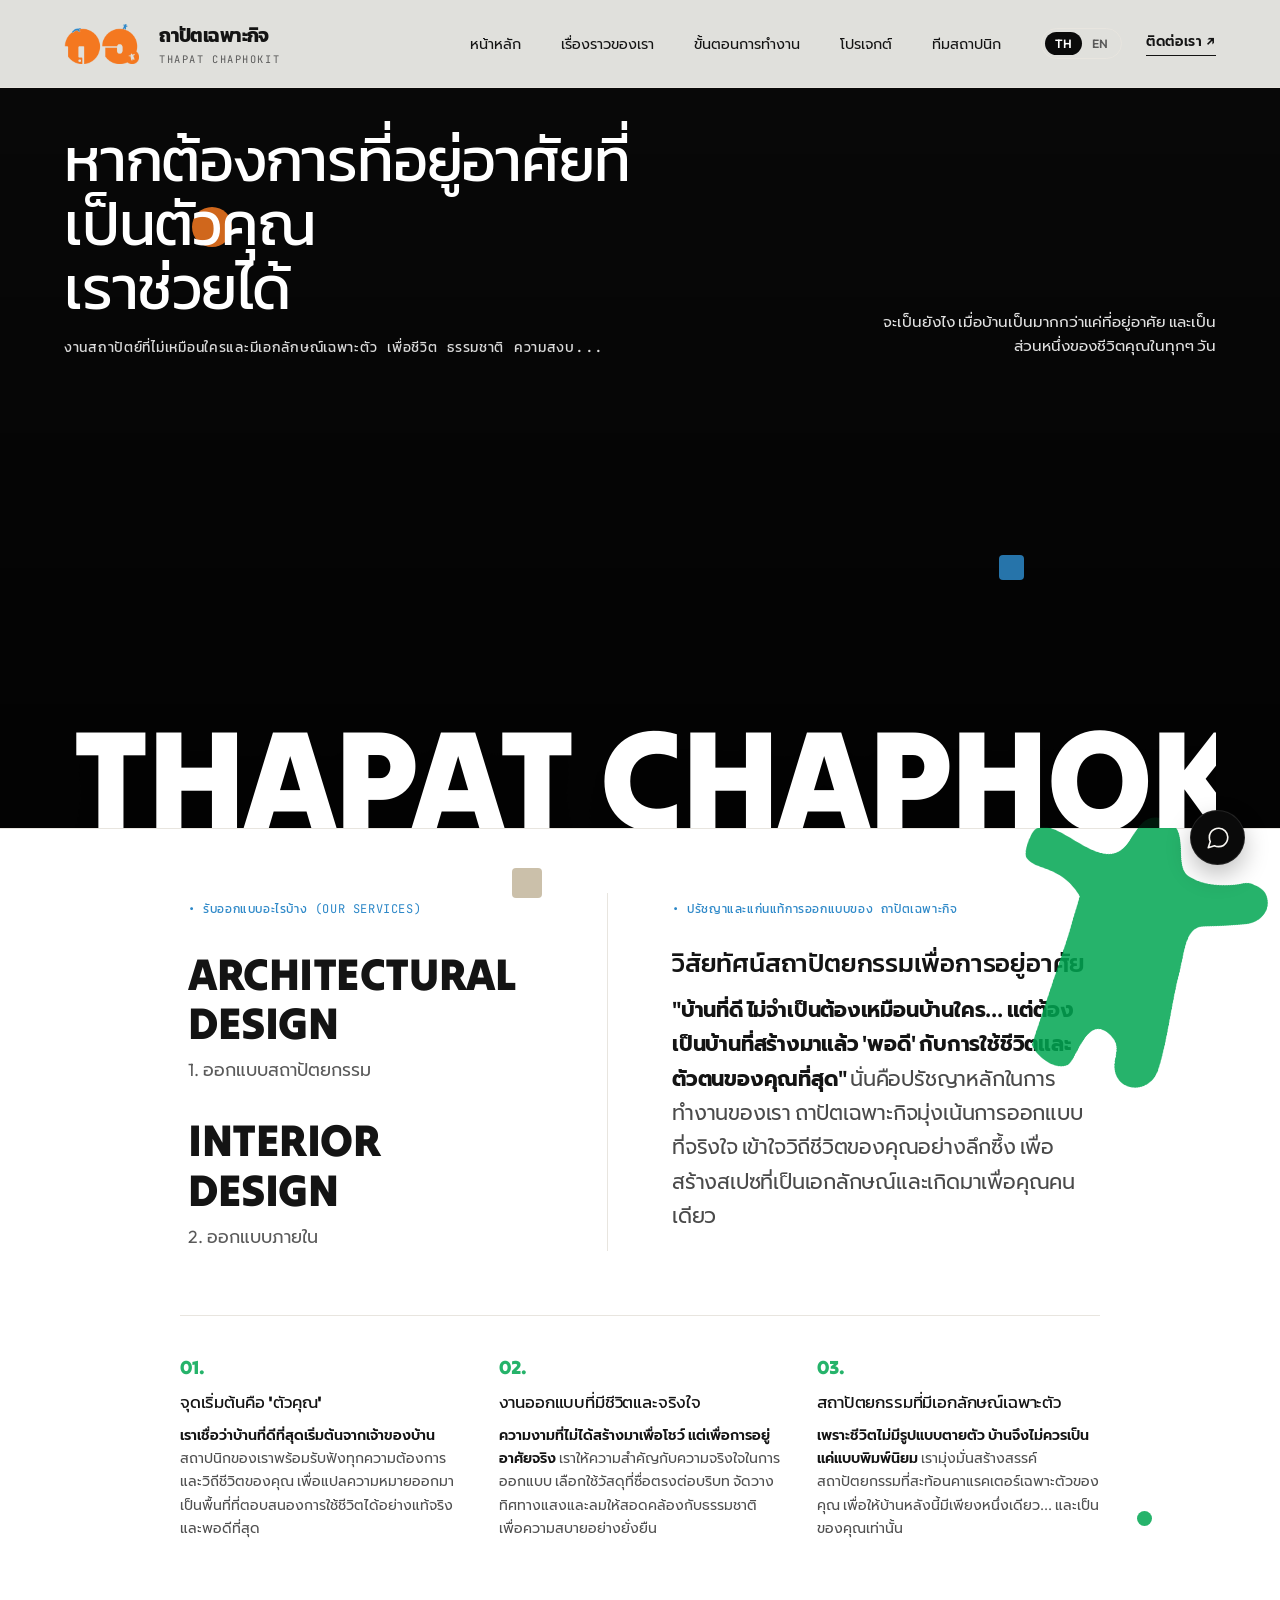
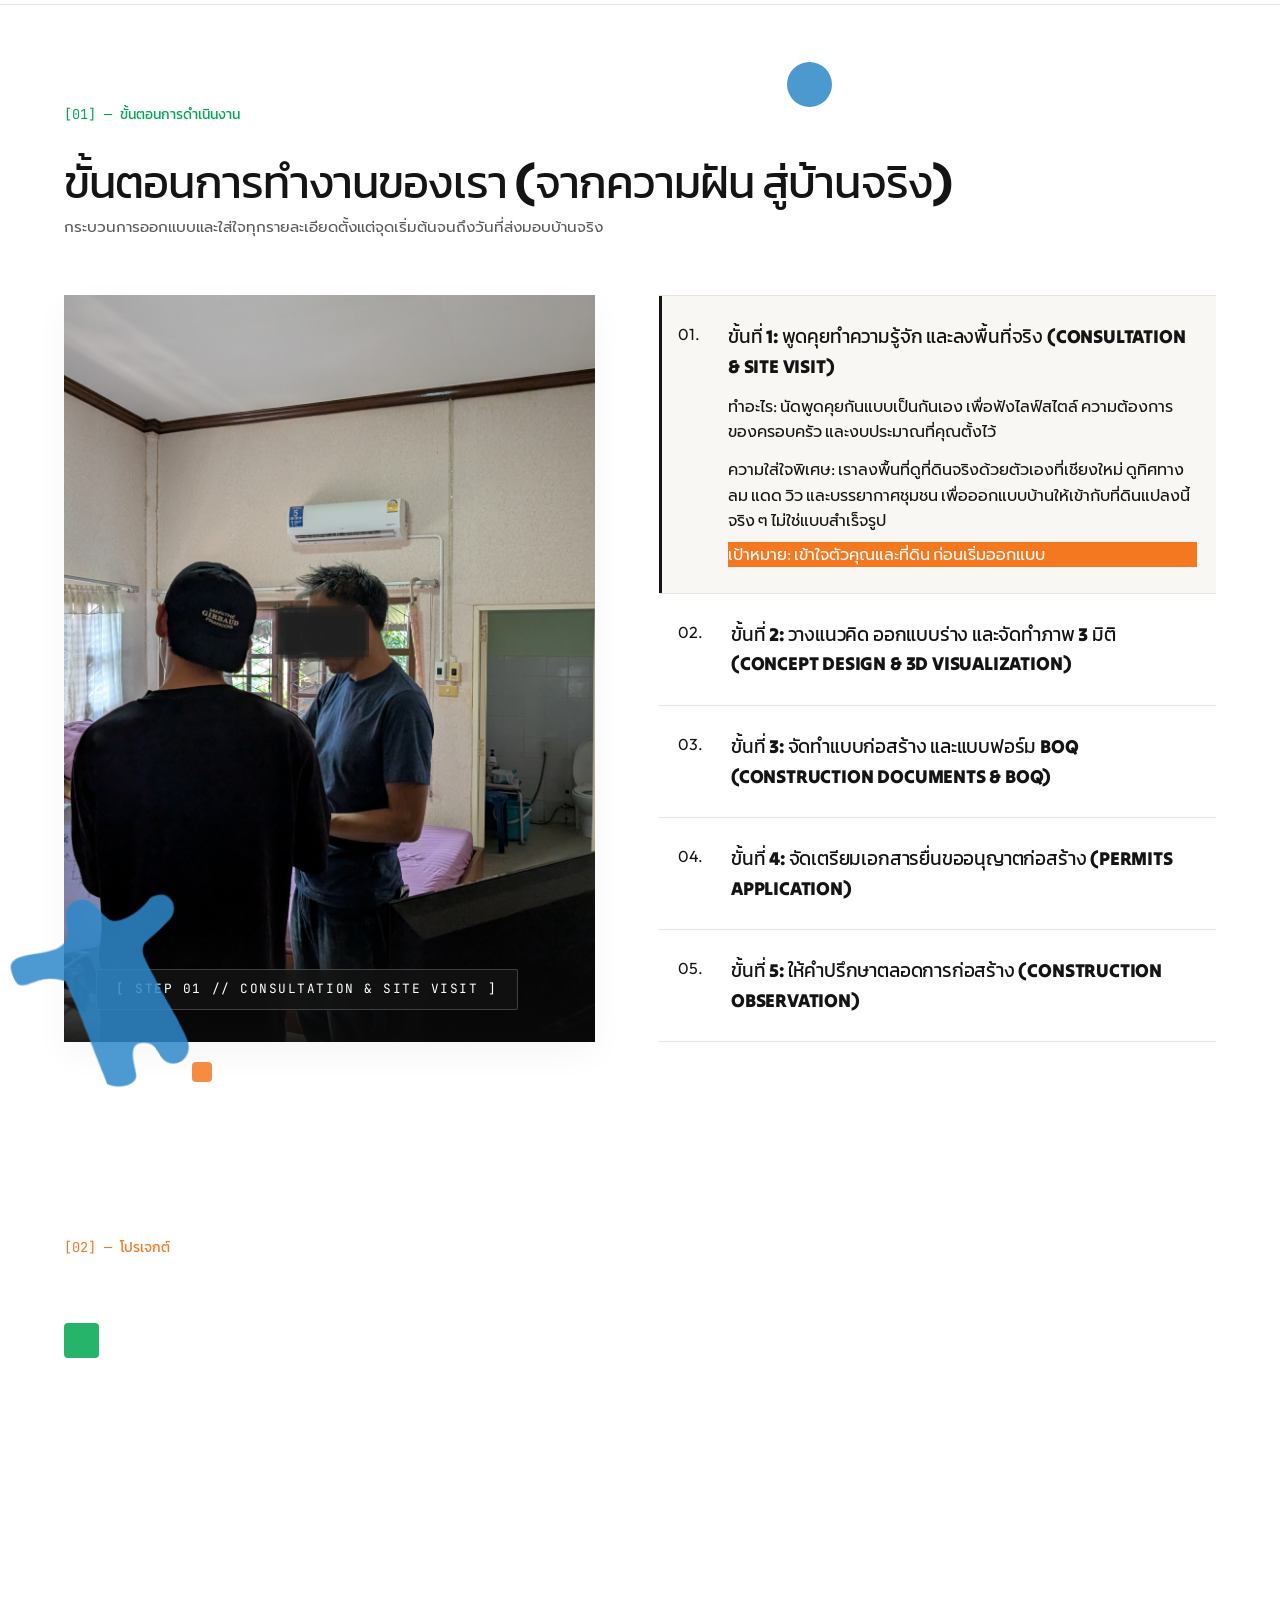
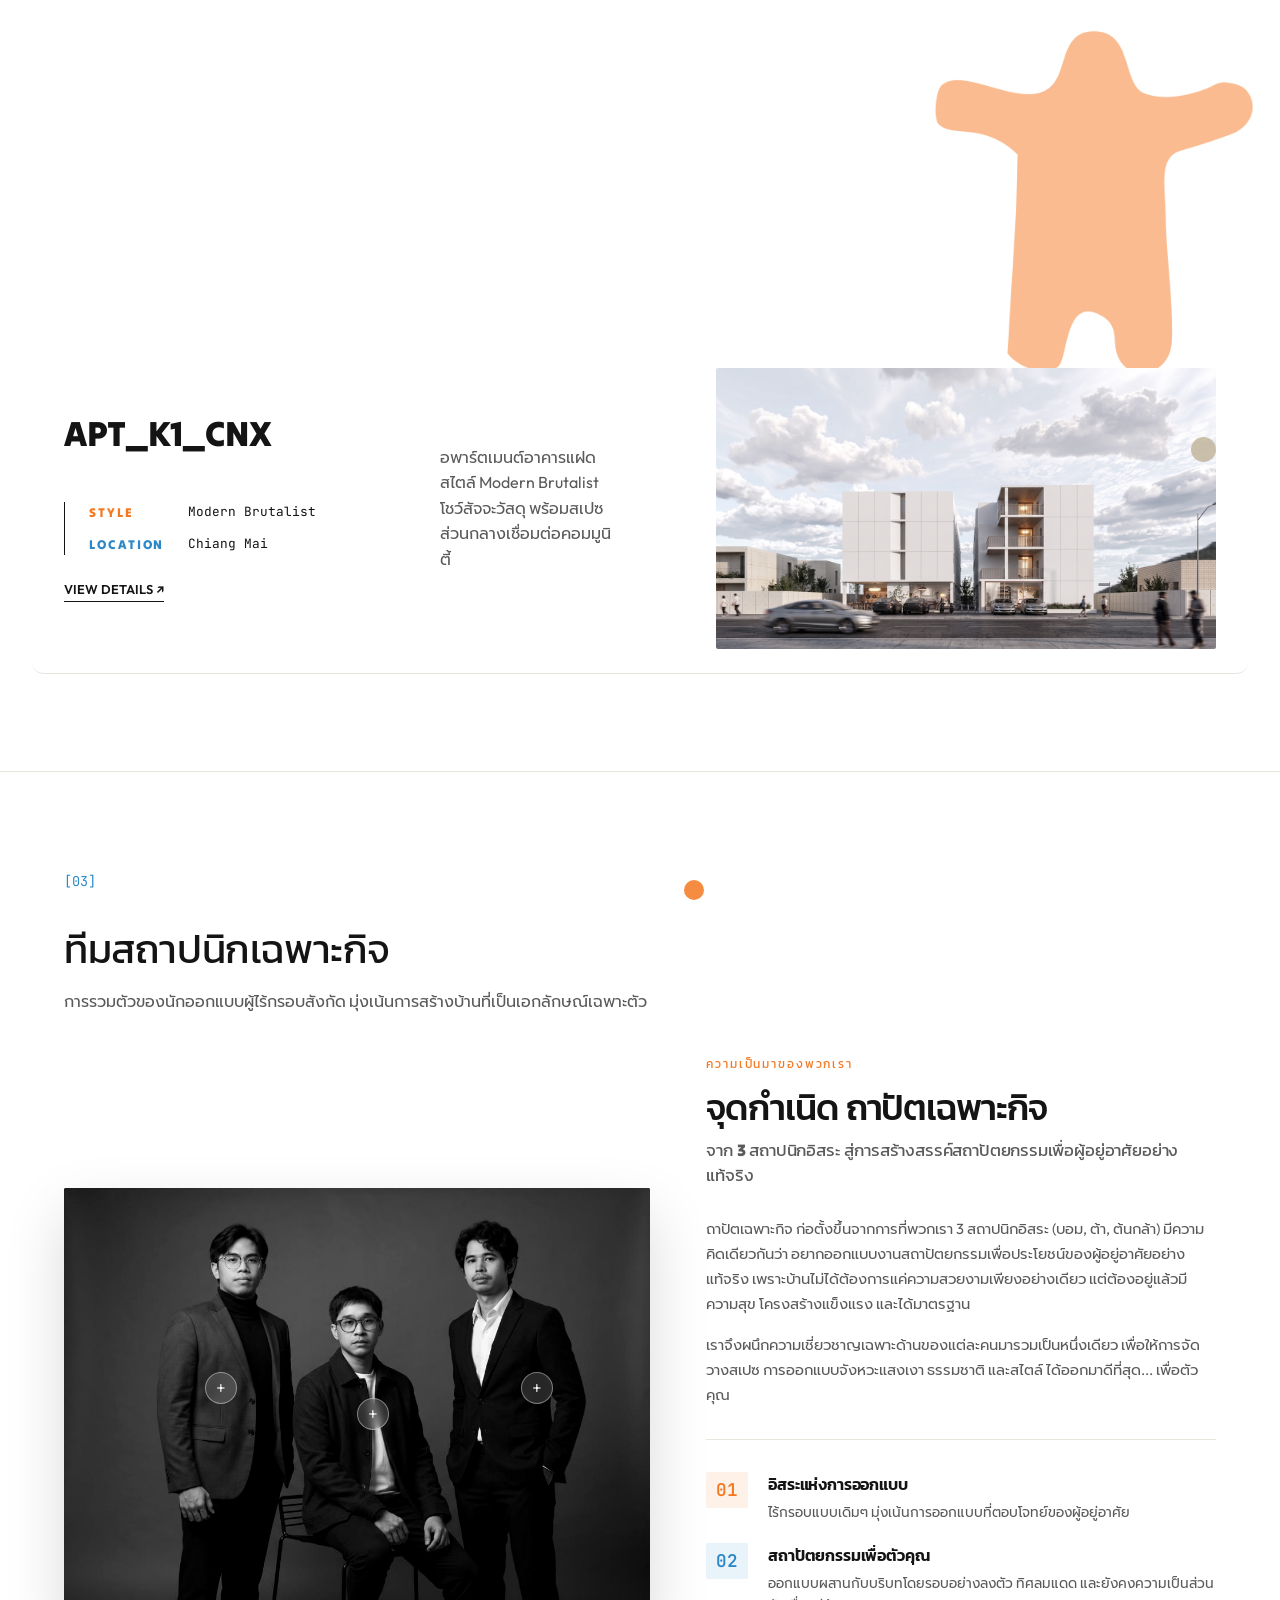
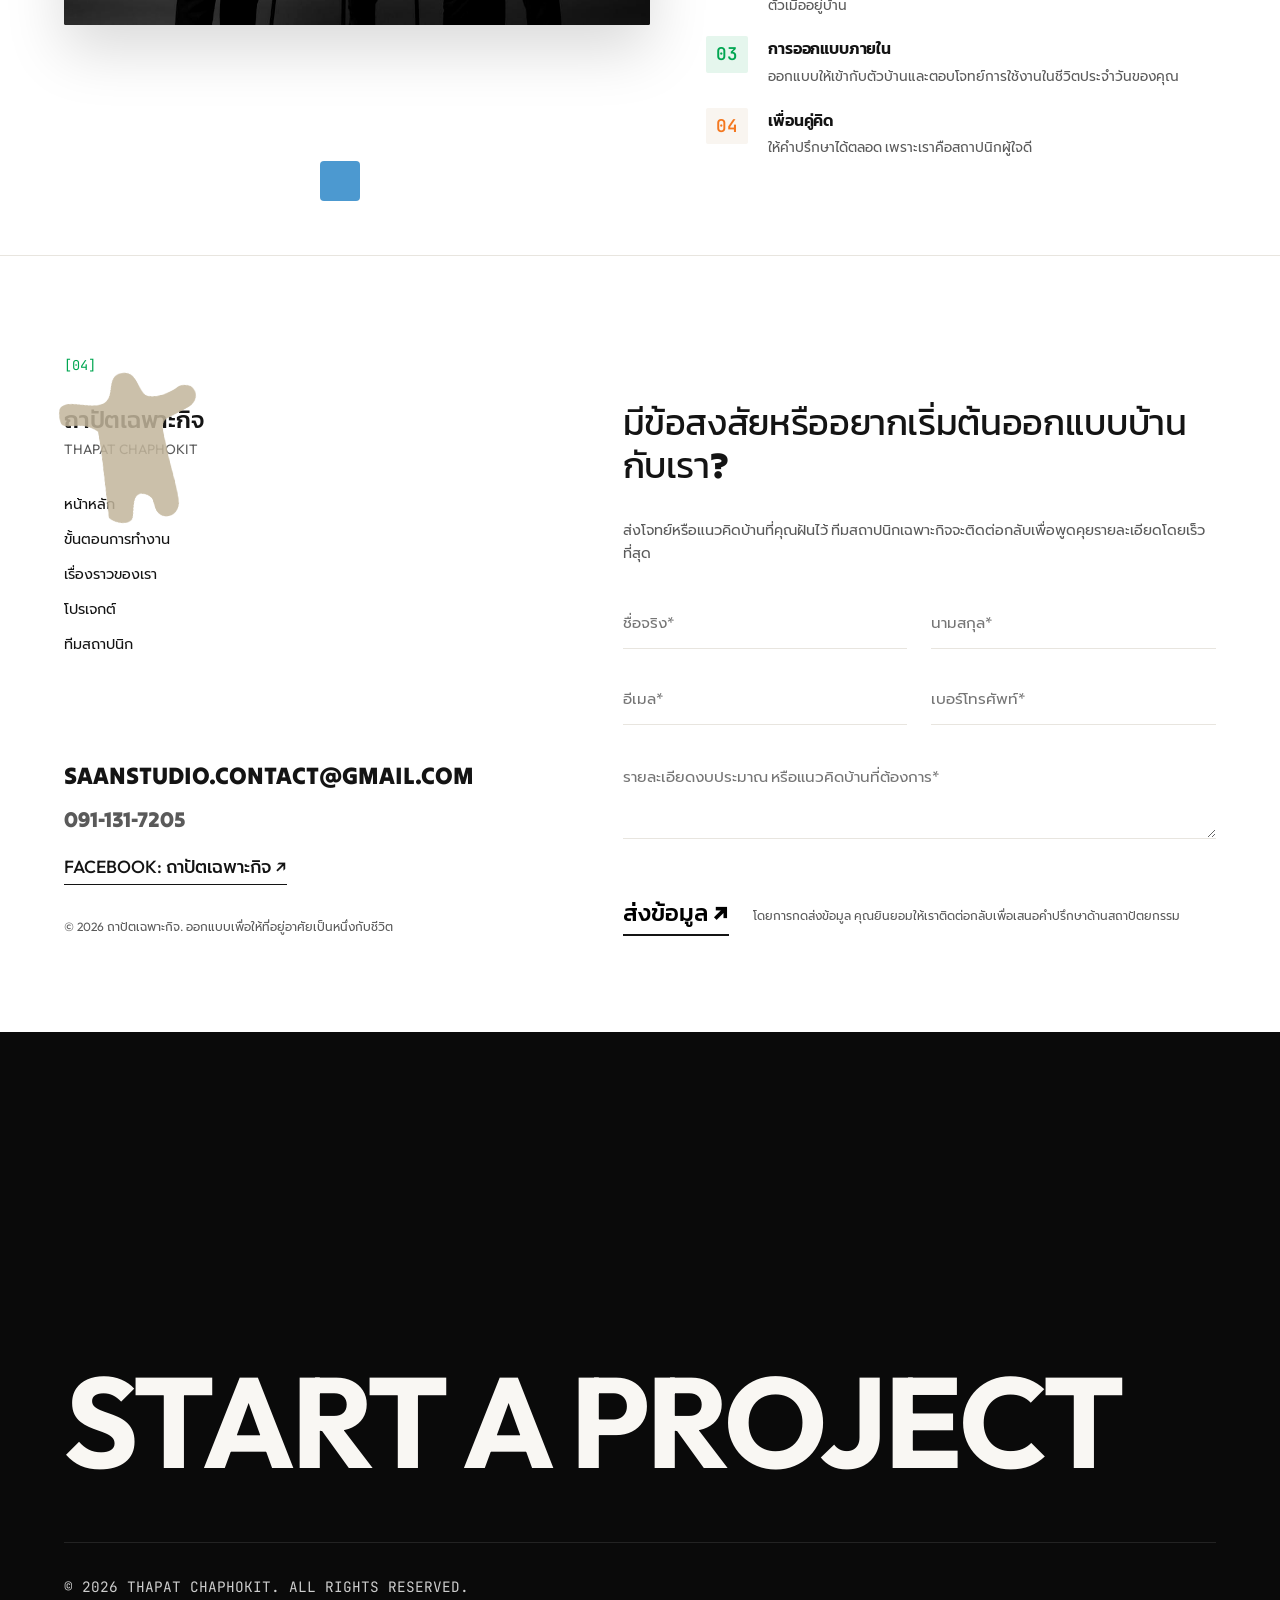
==== commit 39e593f7: "UI: Add Facebook link to contact section" ====
--- a/index.html
+++ b/index.html
@@ -353,7 +353,10 @@
         <div class="contact-direct">
           <a href="mailto:saanstudio.contact@gmail.com" class="contact-email">saanstudio.contact@gmail.com</a>
           <span class="contact-phone-bottom">091-131-7205</span>
-          <p style="font-size: 0.75rem; color: var(--text-muted); margin-top: 1rem;" data-i18n="footer_copyright">
+          <a href="https://web.facebook.com/profile.php?id=61576745572502" target="_blank" style="display: inline-block; margin-top: 1rem; color: var(--text-dark); text-decoration: none; font-weight: 500; font-size: 1.1rem; border-bottom: 1px solid currentColor; padding-bottom: 2px;">
+            Facebook: ถาปัตเฉพาะกิจ ↗
+          </a>
+          <p style="font-size: 0.75rem; color: var(--text-muted); margin-top: 2rem;" data-i18n="footer_copyright">
             © 2026 ถาปัตเฉพาะกิจ. ออกแบบเพื่อให้ที่อยู่อาศัยเป็นหนึ่งกับชีวิต
           </p>
         </div>
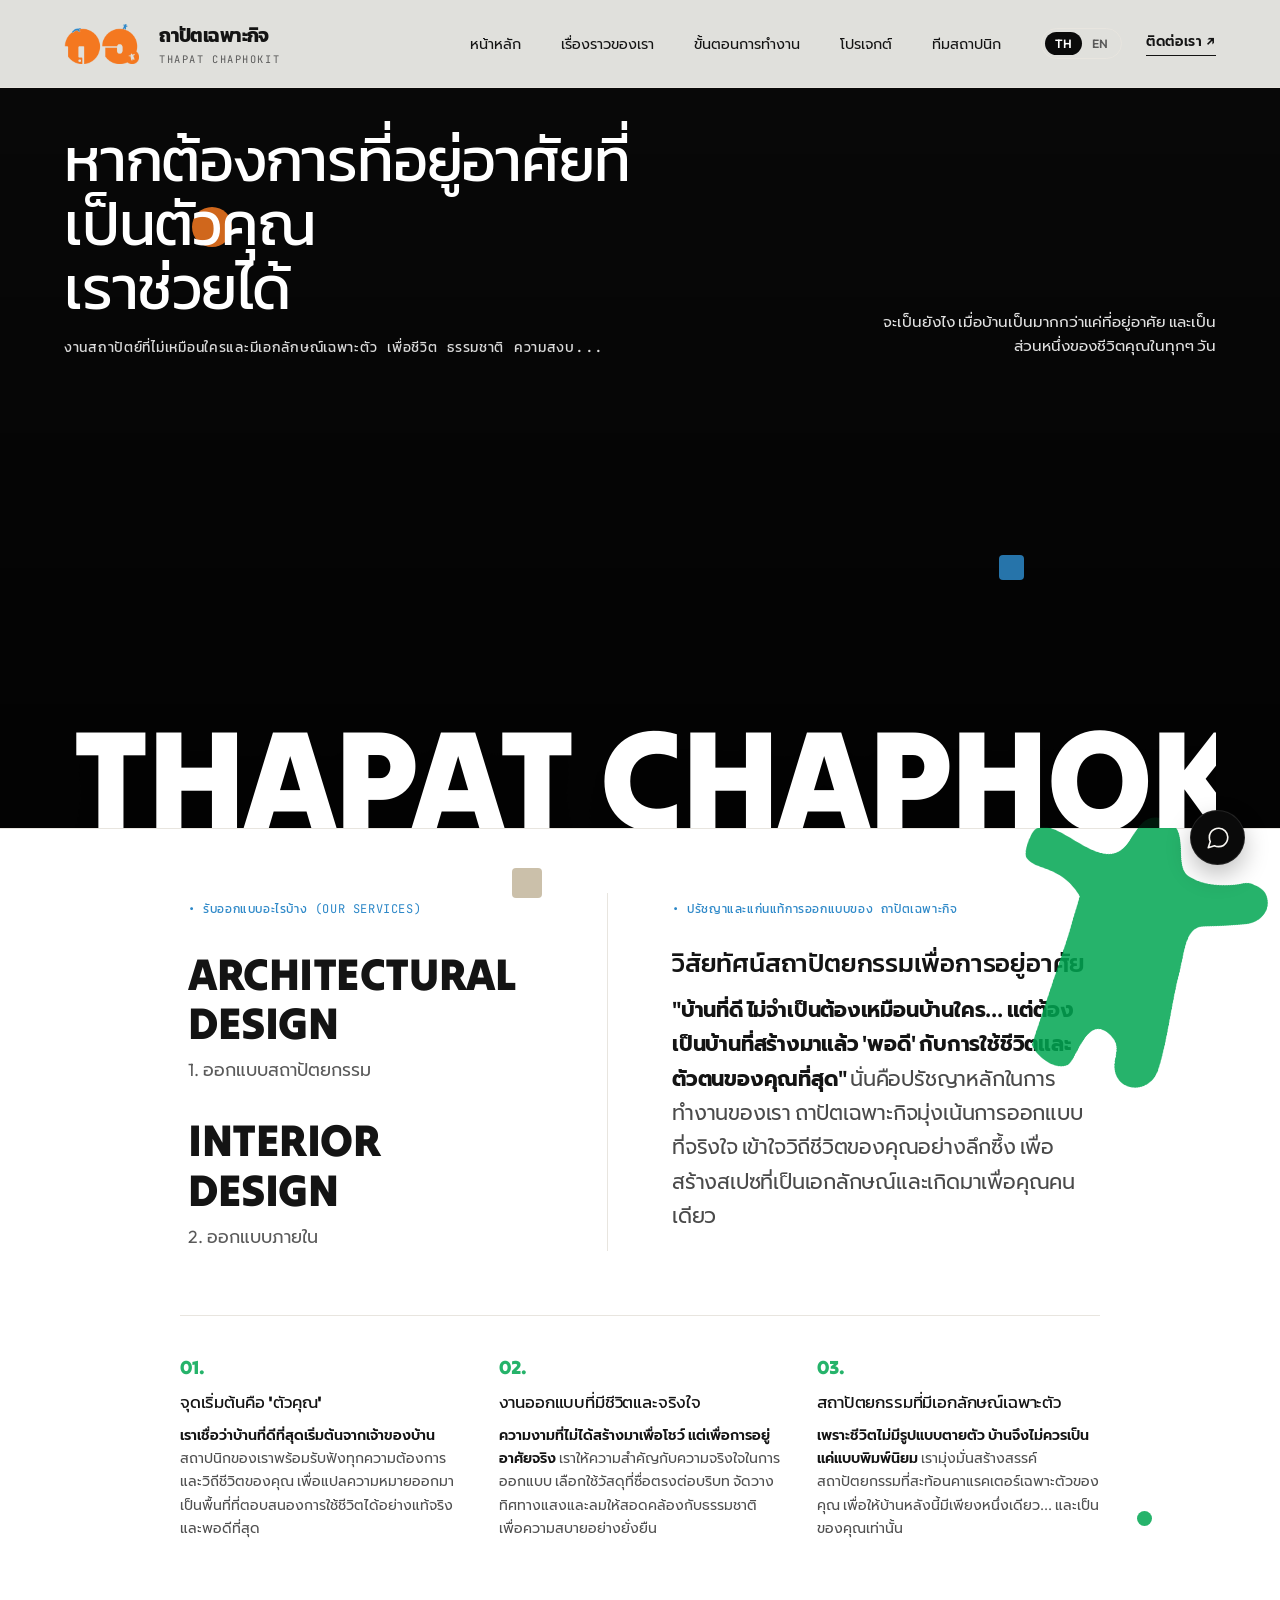
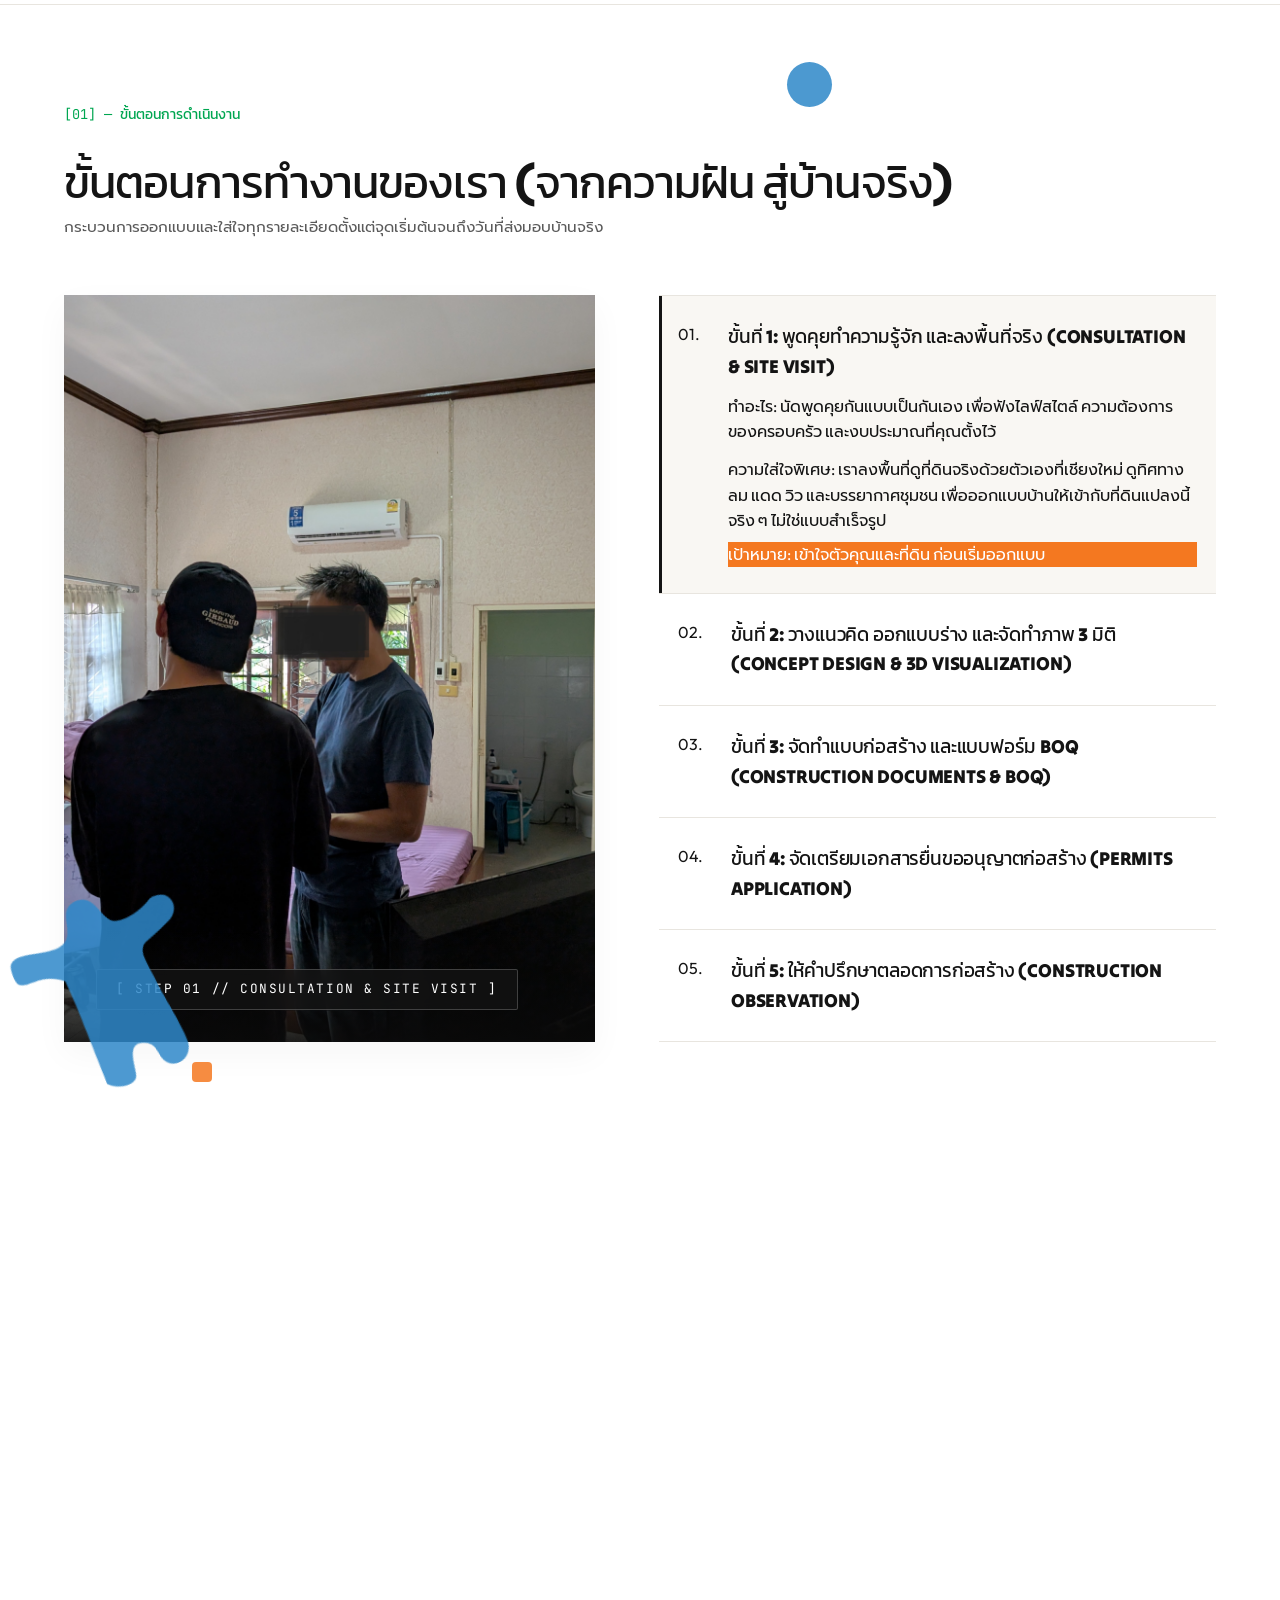
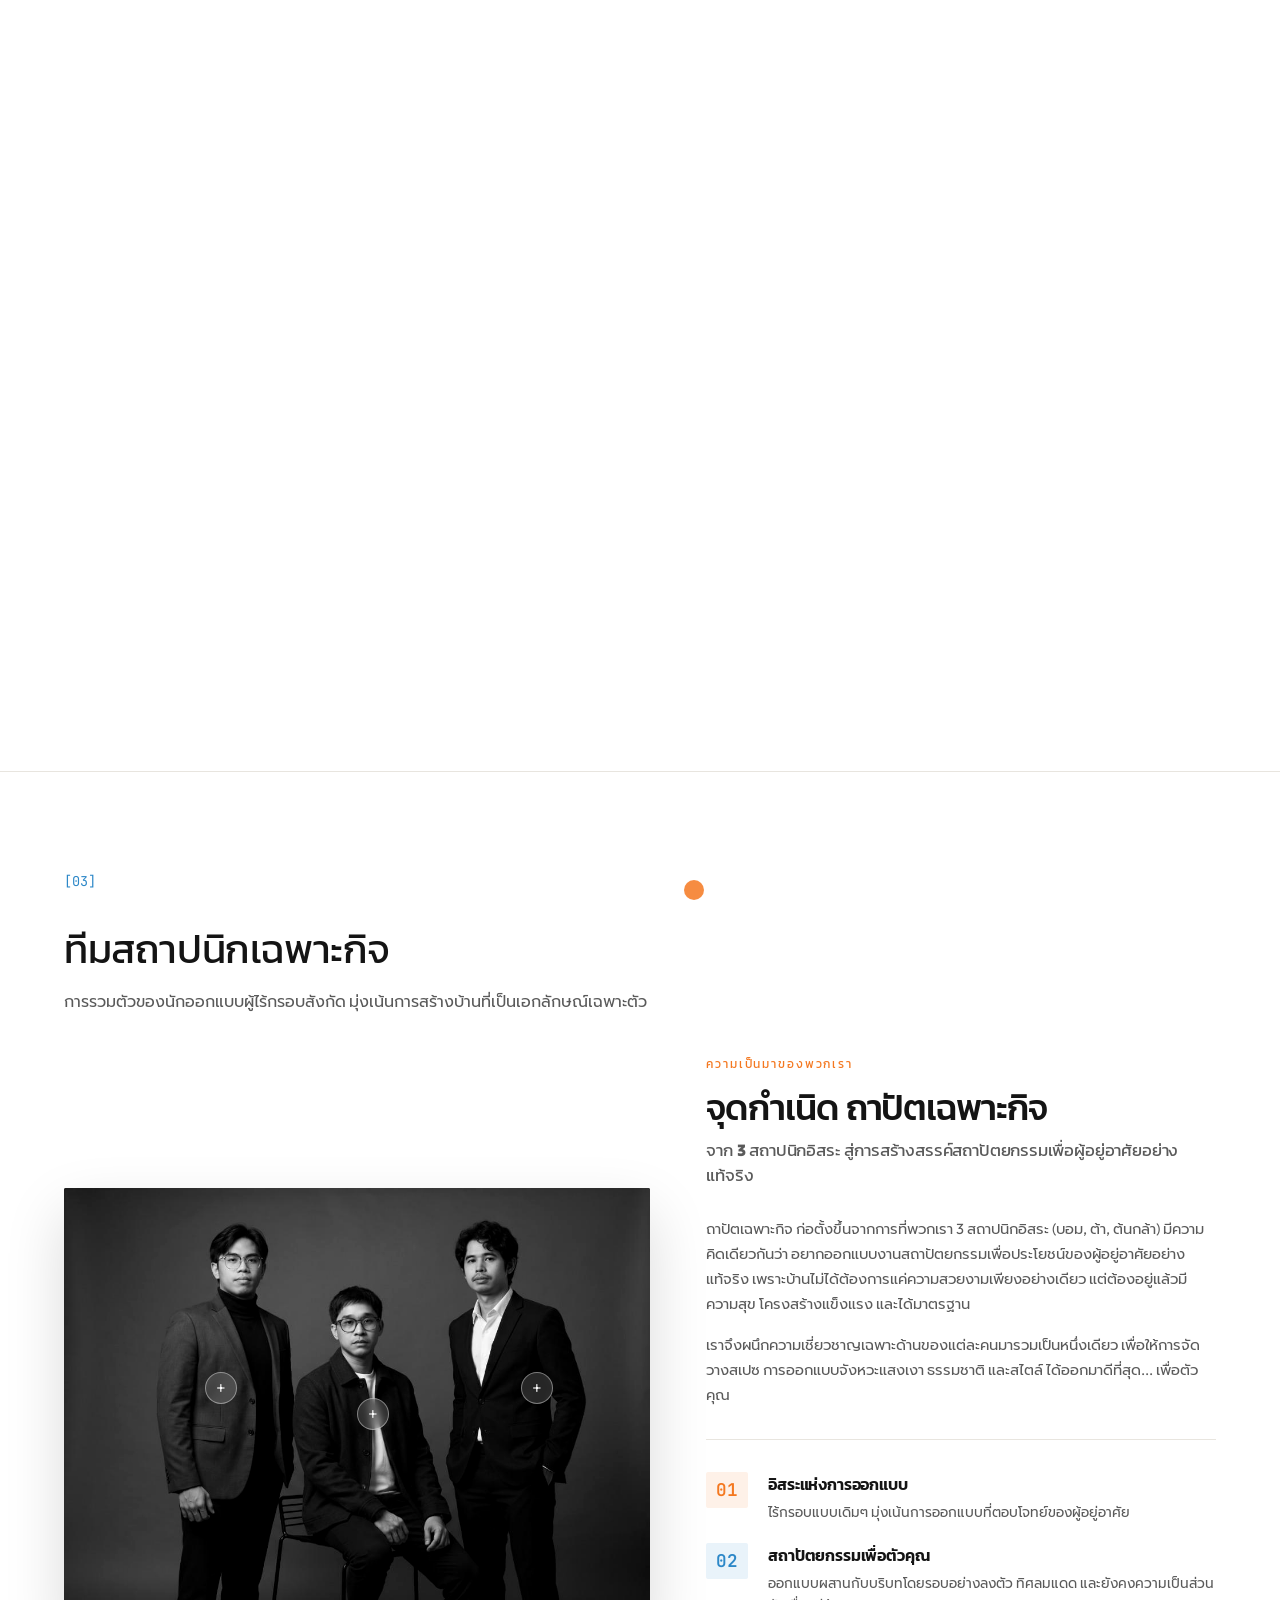
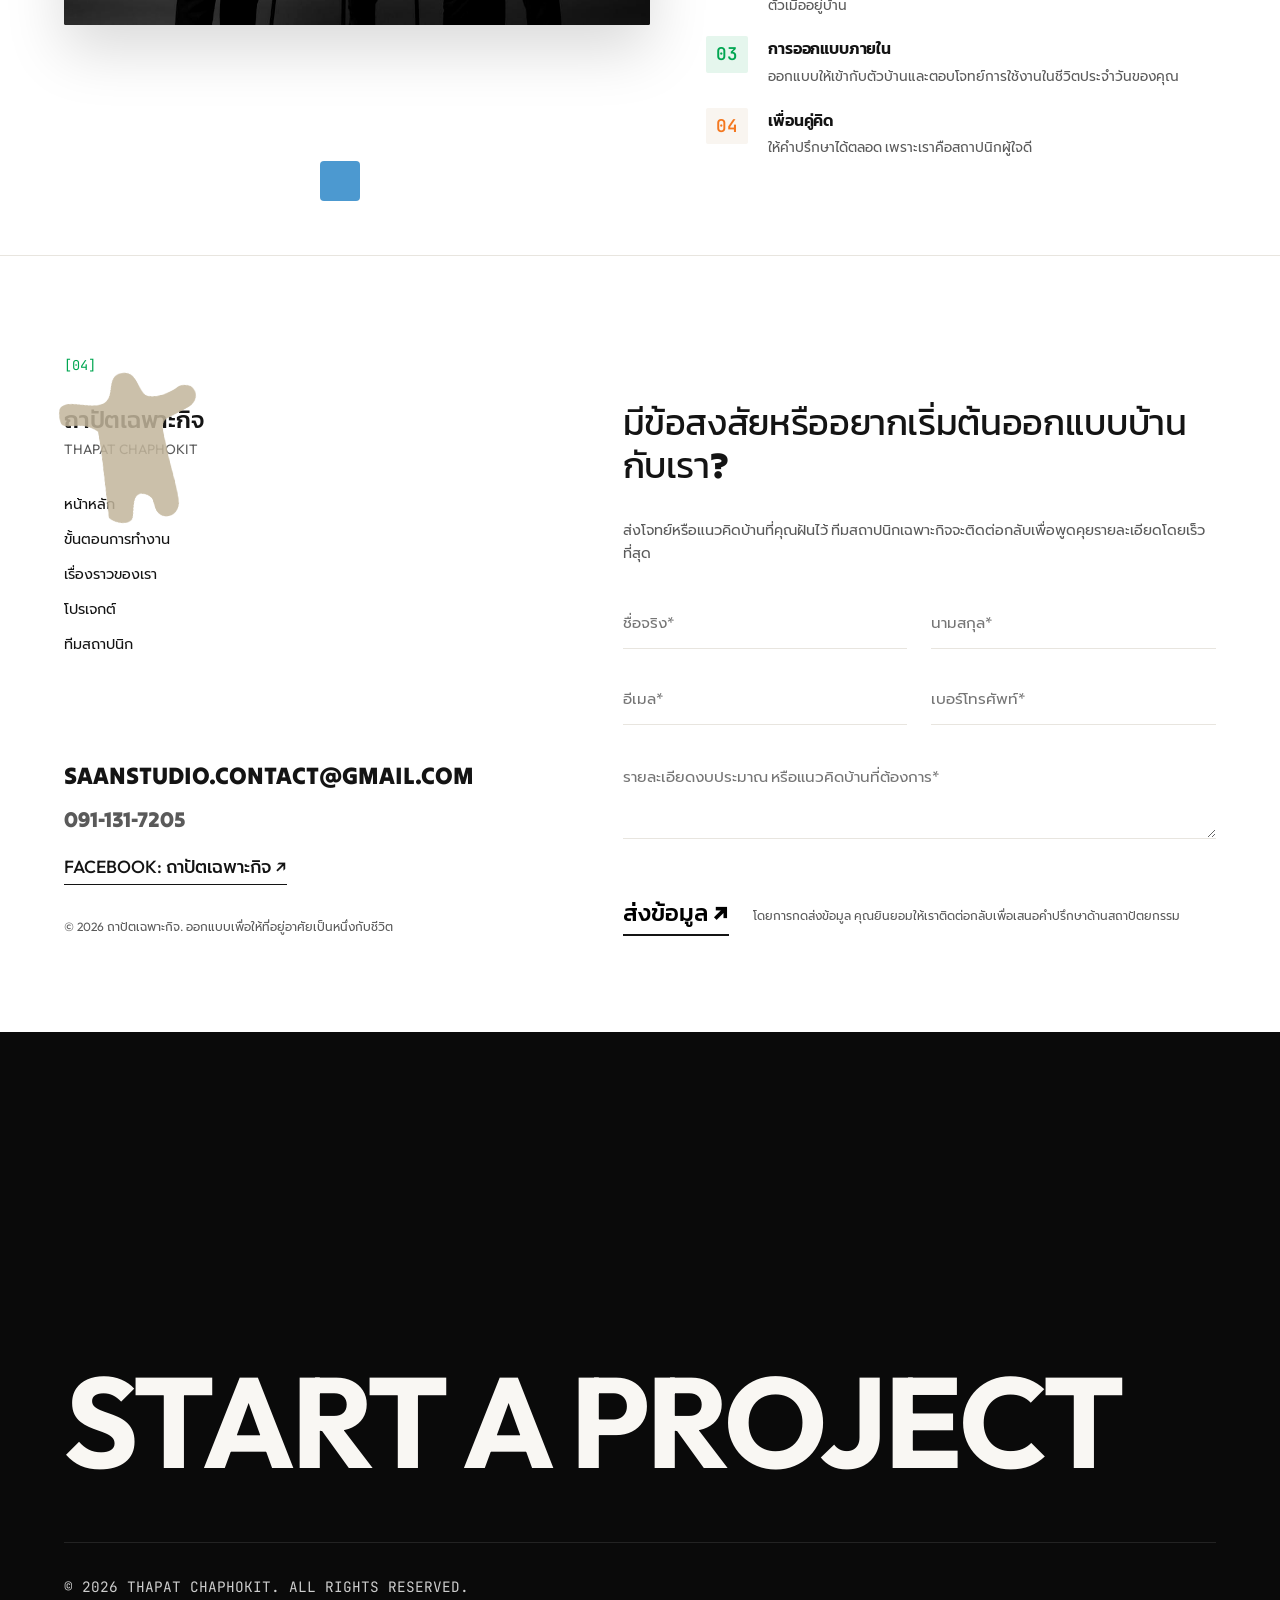
==== commit 6341f916: "UI: Make phone number clickable with tel protocol" ====
--- a/index.html
+++ b/index.html
@@ -352,7 +352,7 @@
 
         <div class="contact-direct">
           <a href="mailto:saanstudio.contact@gmail.com" class="contact-email">saanstudio.contact@gmail.com</a>
-          <span class="contact-phone-bottom">091-131-7205</span>
+          <a href="tel:0911317205" class="contact-phone-bottom" style="text-decoration: none;">091-131-7205</a>
           <a href="https://web.facebook.com/profile.php?id=61576745572502" target="_blank" style="display: inline-block; margin-top: 1rem; color: var(--text-dark); text-decoration: none; font-weight: 500; font-size: 1.1rem; border-bottom: 1px solid currentColor; padding-bottom: 2px;">
             Facebook: ถาปัตเฉพาะกิจ ↗
           </a>
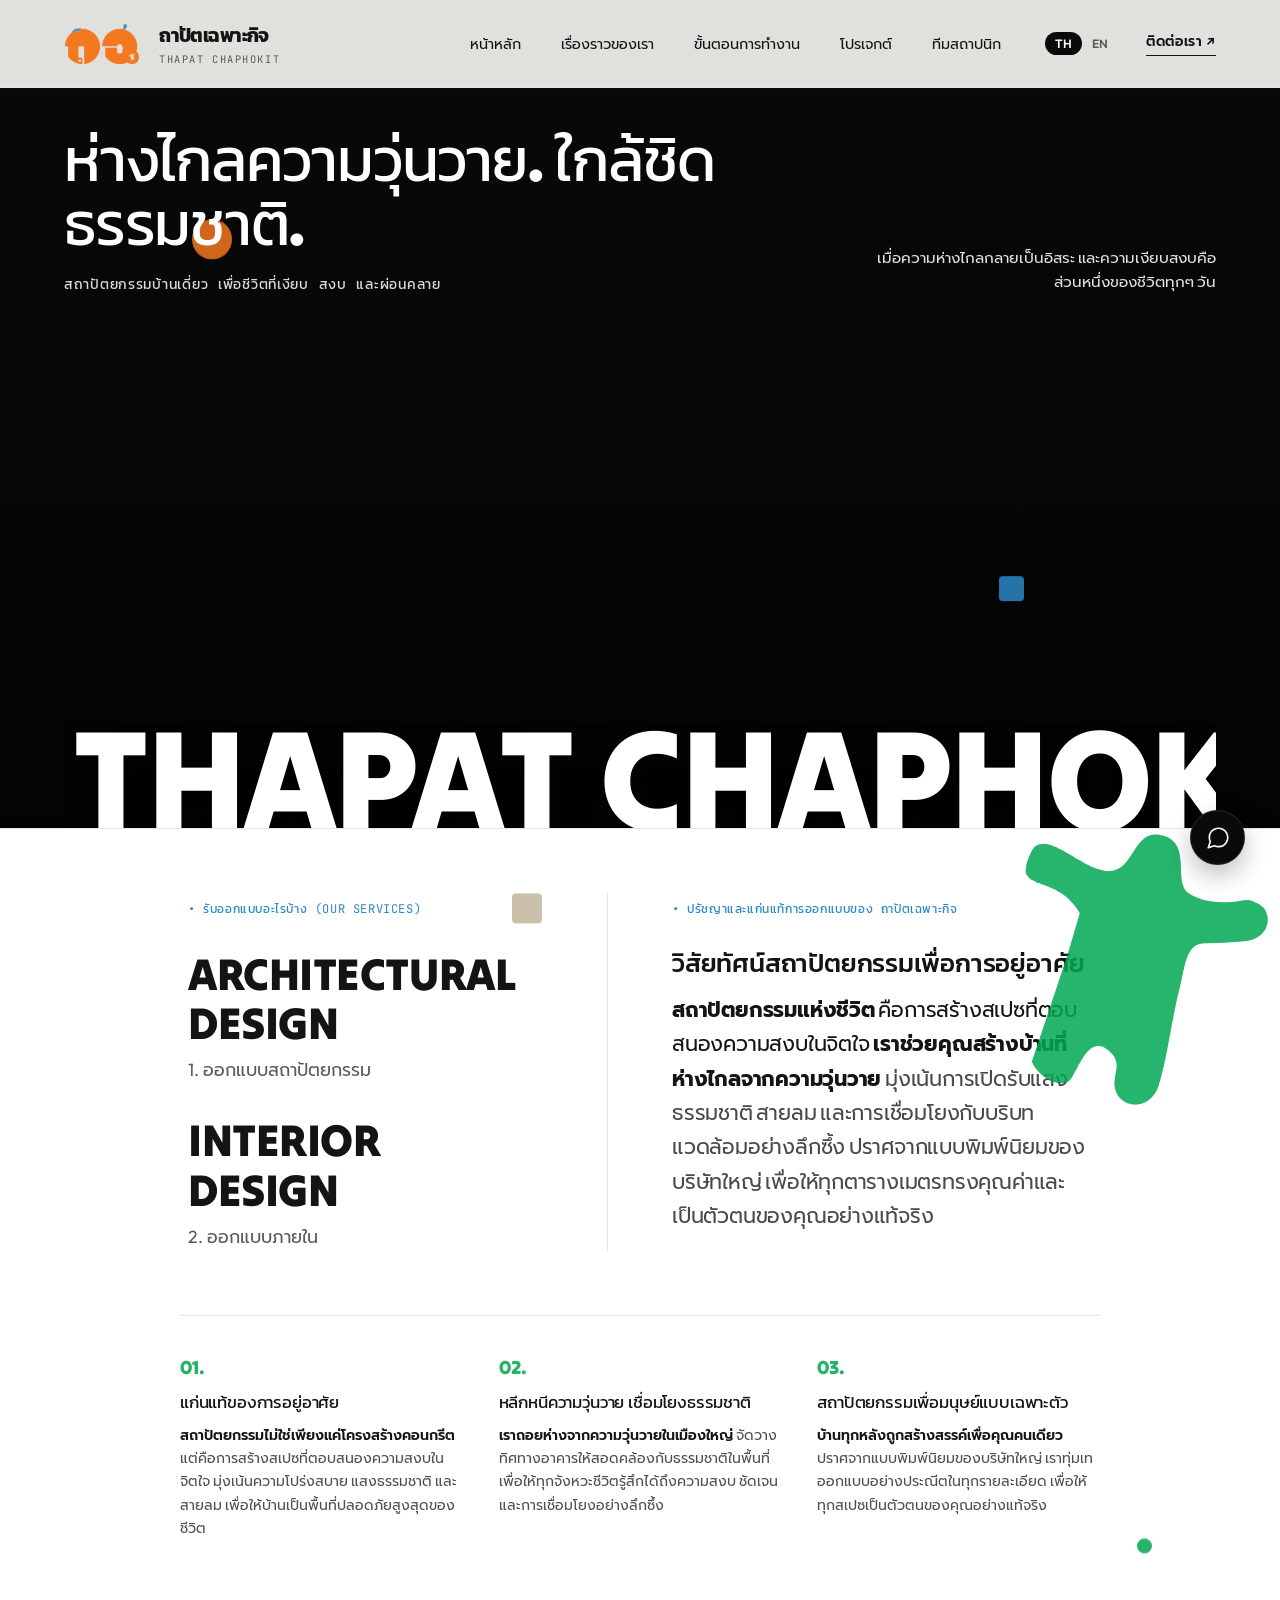
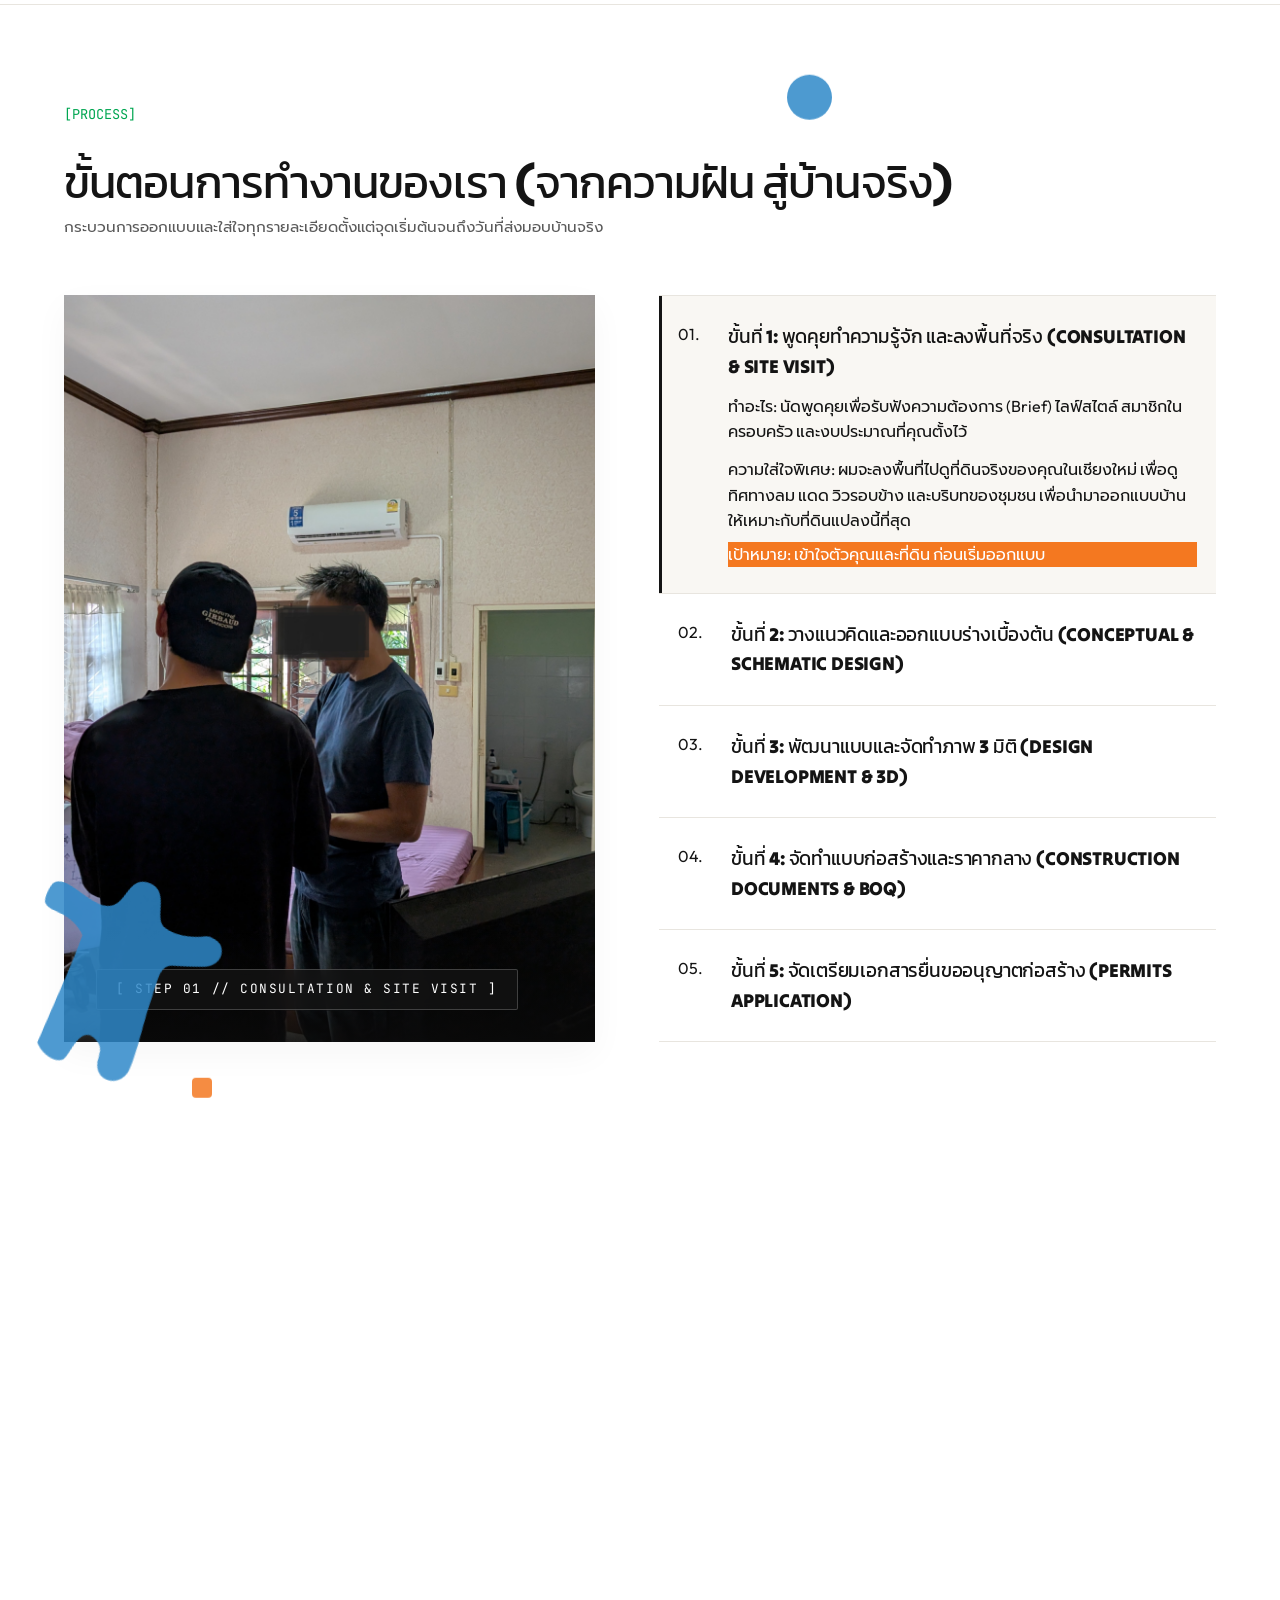
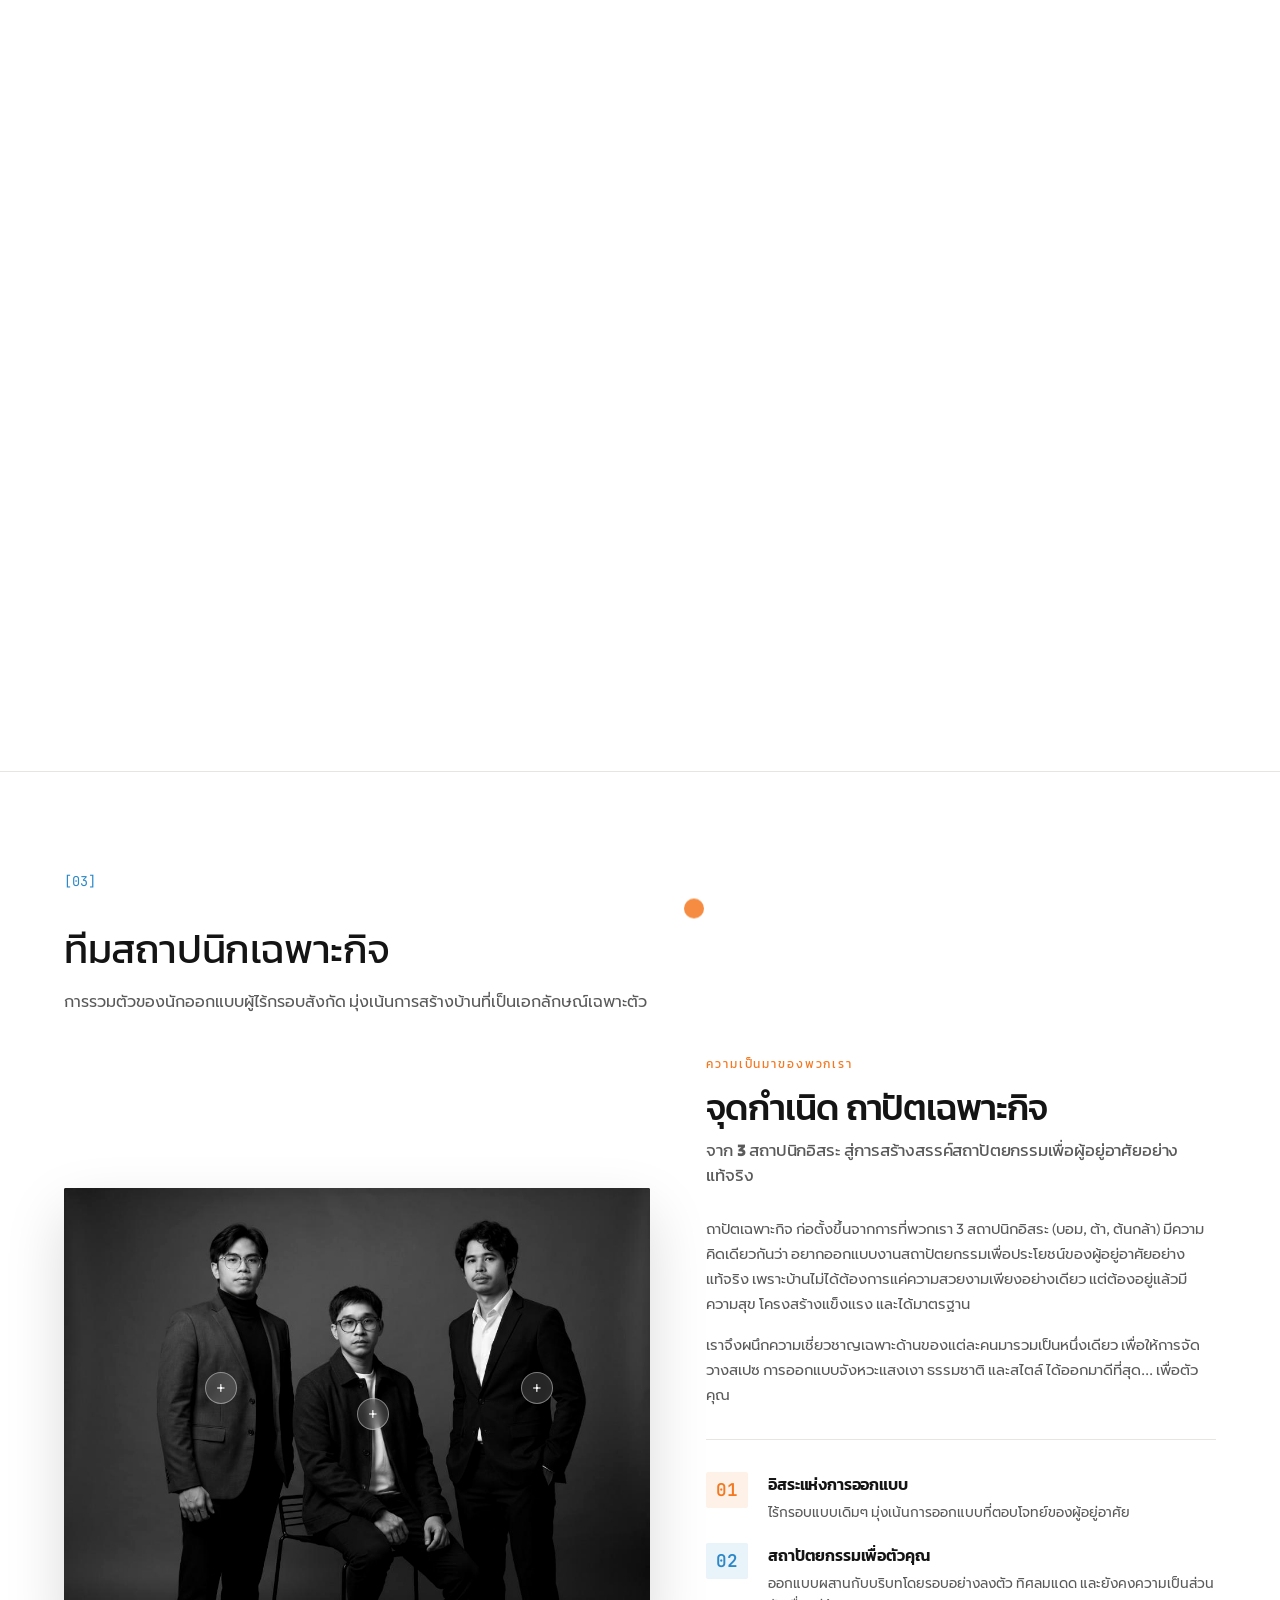
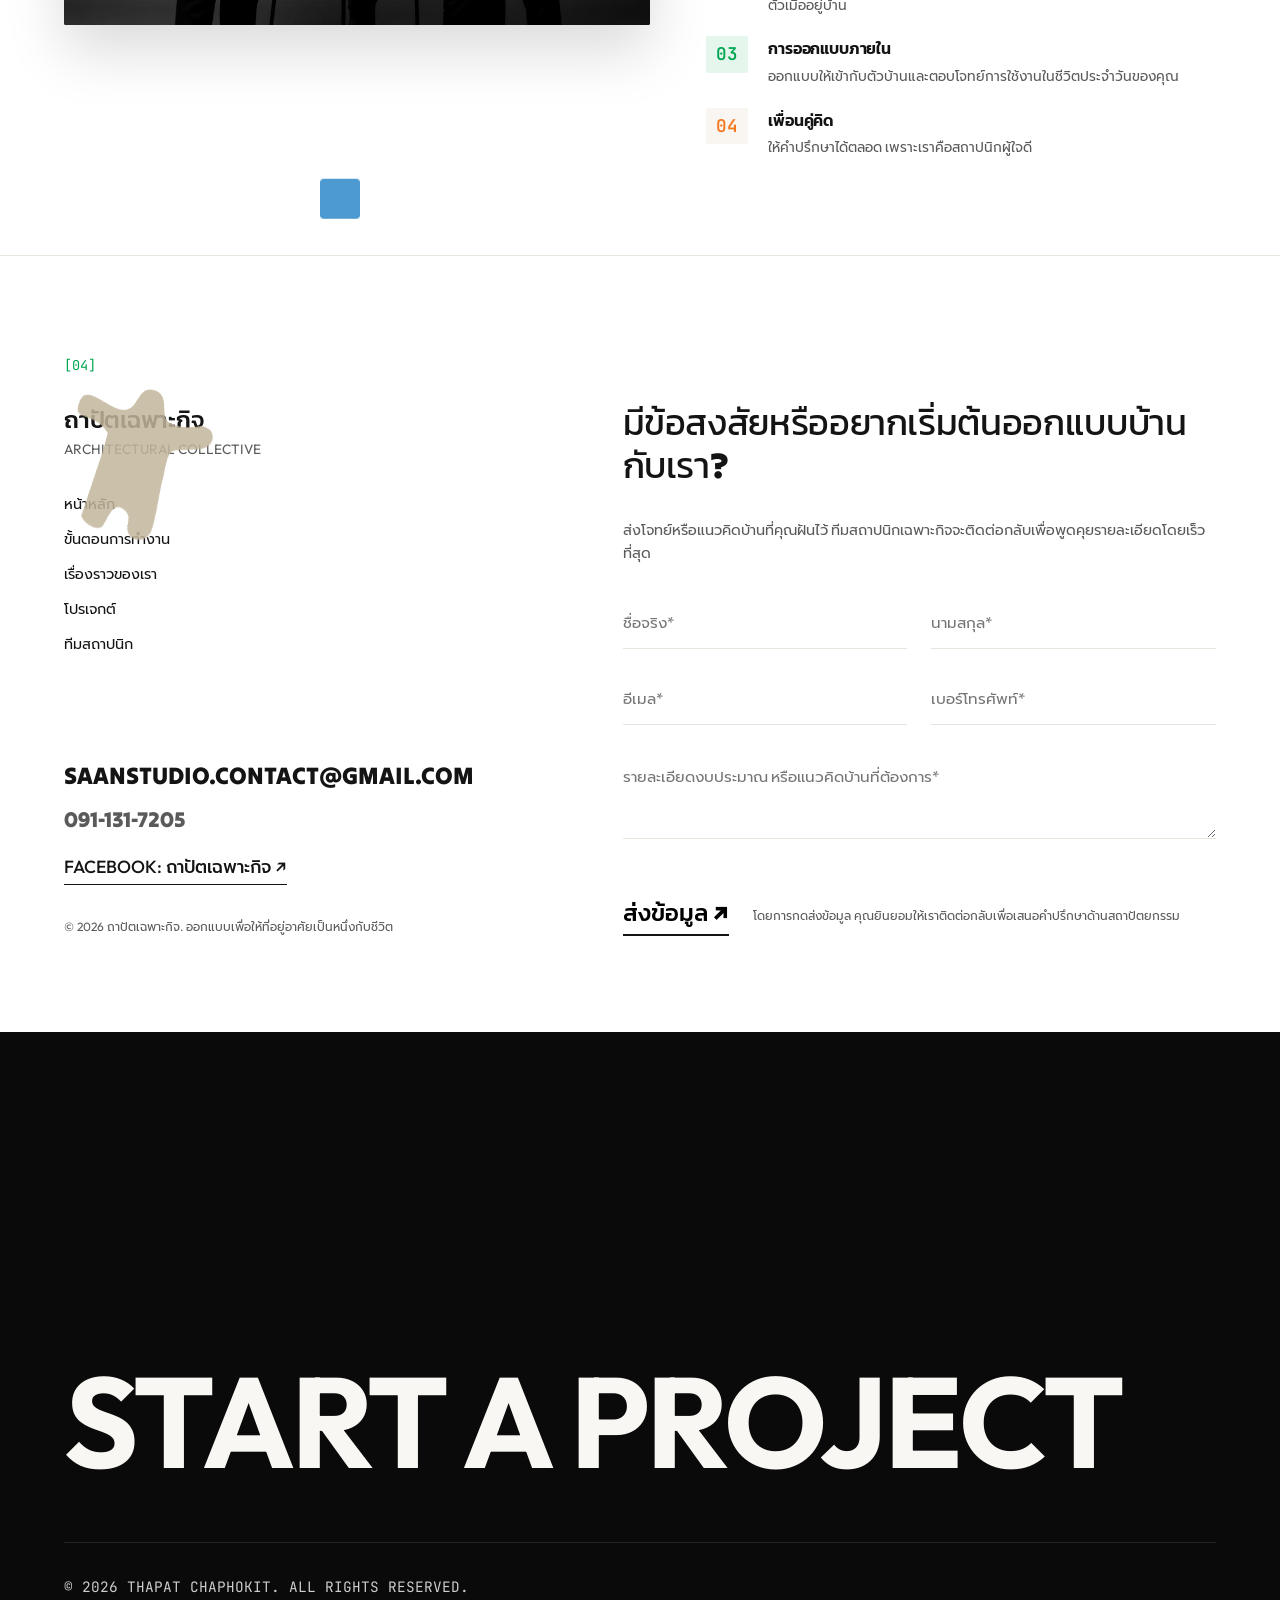
==== commit 438a6145: "Feat: Add Creative Animations with GSAP" ====
--- a/index.html
+++ b/index.html
@@ -452,11 +452,38 @@
   <!-- ==========================================
        FLOATING CONTACT BUTTON
        ========================================== -->
-  <a href="#contact" class="floating-contact-btn" aria-label="Contact Us">
-    <svg width="26" height="26" viewBox="0 0 24 24" fill="none" stroke="currentColor" stroke-width="2" stroke-linecap="round" stroke-linejoin="round">
-      <path d="M21 11.5a8.38 8.38 0 0 1-.9 3.8 8.5 8.5 0 0 1-7.6 4.7 8.38 8.38 0 0 1-3.8-.9L3 21l1.9-5.7a8.38 8.38 0 0 1-.9-3.8 8.5 8.5 0 0 1 4.7-7.6 8.38 8.38 0 0 1 3.8-.9h.5a8.48 8.48 0 0 1 8 8v.5z"></path>
-    </svg>
-  </a>
+  <div class="floating-contact-wrapper">
+    <div class="floating-contact-menu" id="floating-menu">
+      <a href="https://web.facebook.com/profile.php?id=61576745572502" target="_blank" class="floating-menu-item facebook-item" aria-label="Facebook">
+        <svg width="20" height="20" viewBox="0 0 24 24" fill="currentColor">
+          <path d="M12 2.039C6.5 2.039 2 6.539 2 12c0 5.084 3.712 9.296 8.583 9.948v-7.039h-2.582V12h2.582V9.585c0-2.544 1.517-3.953 3.844-3.953 1.111 0 2.274.199 2.274.199v2.5h-1.282c-1.261 0-1.654.783-1.654 1.586V12h2.836l-.453 2.909h-2.383v7.039C18.288 21.296 22 17.084 22 12c0-5.461-4.5-9.961-10-9.961z"/>
+        </svg>
+      </a>
+      <a href="mailto:saanstudio.contact@gmail.com" class="floating-menu-item email-item" aria-label="Email">
+        <svg width="20" height="20" viewBox="0 0 24 24" fill="none" stroke="currentColor" stroke-width="2" stroke-linecap="round" stroke-linejoin="round">
+          <path d="M4 4h16c1.1 0 2 .9 2 2v12c0 1.1-.9 2-2 2H4c-1.1 0-2-.9-2-2V6c0-1.1.9-2 2-2z"></path><polyline points="22,6 12,13 2,6"></polyline>
+        </svg>
+      </a>
+      <a href="tel:0911317205" class="floating-menu-item phone-item" aria-label="Phone">
+        <svg width="20" height="20" viewBox="0 0 24 24" fill="none" stroke="currentColor" stroke-width="2" stroke-linecap="round" stroke-linejoin="round">
+          <path d="M22 16.92v3a2 2 0 0 1-2.18 2 19.79 19.79 0 0 1-8.63-3.07 19.5 19.5 0 0 1-6-6 19.79 19.79 0 0 1-3.07-8.67A2 2 0 0 1 4.11 2h3a2 2 0 0 1 2 1.72 12.84 12.84 0 0 0 .7 2.81 2 2 0 0 1-.45 2.11L8.09 9.91a16 16 0 0 0 6 6l1.27-1.27a2 2 0 0 1 2.11-.45 12.84 12.84 0 0 0 2.81.7A2 2 0 0 1 22 16.92z"></path>
+        </svg>
+      </a>
+    </div>
+    <button class="floating-contact-btn" id="floating-btn" aria-label="Contact Us">
+      <svg class="icon-chat" width="26" height="26" viewBox="0 0 24 24" fill="none" stroke="currentColor" stroke-width="2" stroke-linecap="round" stroke-linejoin="round">
+        <path d="M21 11.5a8.38 8.38 0 0 1-.9 3.8 8.5 8.5 0 0 1-7.6 4.7 8.38 8.38 0 0 1-3.8-.9L3 21l1.9-5.7a8.38 8.38 0 0 1-.9-3.8 8.5 8.5 0 0 1 4.7-7.6 8.38 8.38 0 0 1 3.8-.9h.5a8.48 8.48 0 0 1 8 8v.5z"></path>
+      </svg>
+      <svg class="icon-close" style="display: none;" width="26" height="26" viewBox="0 0 24 24" fill="none" stroke="currentColor" stroke-width="2" stroke-linecap="round" stroke-linejoin="round">
+        <line x1="18" y1="6" x2="6" y2="18"></line>
+        <line x1="6" y1="6" x2="18" y2="18"></line>
+      </svg>
+    </button>
+  </div>
+
+  <!-- External Libraries -->
+  <script src="https://cdnjs.cloudflare.com/ajax/libs/gsap/3.12.5/gsap.min.js"></script>
+  <script src="https://cdnjs.cloudflare.com/ajax/libs/gsap/3.12.5/ScrollTrigger.min.js"></script>
 
   <!-- JavaScript Scripts -->
   <script src="js/translations.js?v=nocache99"></script>
--- a/css/styles.css
+++ b/css/styles.css
@@ -63,6 +63,7 @@
   color: var(--text-main);
   line-height: 1.6;
   width: 100%;
+  overflow-x: hidden;
 }
 
 /* Typography Utility */
@@ -2109,10 +2110,59 @@
 /* ==========================================================================
    FLOATING CONTACT BUTTON
    ========================================================================== */
-.floating-contact-btn {
+/* Floating Contact Menu */
+.floating-contact-wrapper {
   position: fixed;
   bottom: 35px;
   right: 35px;
+  z-index: 1000;
+  display: flex;
+  flex-direction: column;
+  align-items: flex-end;
+}
+
+.floating-contact-menu {
+  display: flex;
+  flex-direction: column;
+  gap: 12px;
+  margin-bottom: 15px;
+  opacity: 0;
+  visibility: hidden;
+  transform: translateY(20px) scale(0.95);
+  transition: all 0.3s cubic-bezier(0.25, 1, 0.5, 1);
+  pointer-events: none;
+  transform-origin: bottom center;
+}
+
+.floating-contact-wrapper.active .floating-contact-menu {
+  opacity: 1;
+  visibility: visible;
+  transform: translateY(0) scale(1);
+  pointer-events: auto;
+}
+
+.floating-menu-item {
+  width: 50px;
+  height: 50px;
+  border-radius: 50%;
+  display: flex;
+  align-items: center;
+  justify-content: center;
+  color: #fff;
+  text-decoration: none;
+  box-shadow: 0 4px 12px rgba(0,0,0,0.2);
+  transition: all 0.2s cubic-bezier(0.25, 1, 0.5, 1);
+}
+
+.floating-menu-item.facebook-item { background-color: #1877F2; }
+.floating-menu-item.email-item { background-color: #EA4335; }
+.floating-menu-item.phone-item { background-color: #34A853; }
+
+.floating-menu-item:hover {
+  transform: scale(1.15) translateX(-5px);
+}
+
+.floating-contact-btn {
   width: 55px;
   height: 55px;
   background-color: var(--bg-dark);
@@ -2122,14 +2172,14 @@
   align-items: center;
   justify-content: center;
   box-shadow: 0 10px 25px rgba(0, 0, 0, 0.25);
-  z-index: 1000;
   transition: all 0.3s cubic-bezier(0.25, 1, 0.5, 1);
   border: 1px solid rgba(255, 255, 255, 0.1);
-  text-decoration: none;
+  cursor: pointer;
+  padding: 0;
 }
 
 .floating-contact-btn:hover {
-  transform: translateY(-5px) scale(1.05);
+  transform: scale(1.05);
   background-color: var(--accent-gold);
   color: var(--bg-dark);
   box-shadow: 0 15px 35px rgba(197, 155, 106, 0.4);
@@ -2140,22 +2190,40 @@
   transition: transform 0.3s ease;
 }
 
-.floating-contact-btn:hover svg {
-  transform: scale(1.1);
+.floating-contact-wrapper.active .floating-contact-btn {
+  background-color: var(--bg-surface);
+  color: var(--bg-dark);
+}
+
+.floating-contact-wrapper.active .icon-chat {
+  display: none;
+}
+.floating-contact-wrapper.active .icon-close {
+  display: block !important;
 }
 
 @media (max-width: 768px) {
-  .floating-contact-btn {
+  .floating-contact-wrapper {
     bottom: 20px;
     right: 20px;
+  }
+  .floating-contact-btn {
     width: 50px;
     height: 50px;
   }
-  
   .floating-contact-btn svg {
     width: 22px;
     height: 22px;
   }
+  .floating-menu-item {
+    width: 45px;
+    height: 45px;
+  }
+  .floating-menu-item svg {
+    width: 18px;
+    height: 18px;
+  }
+
 
   .magazine-label {
     float: none;
@@ -2537,8 +2605,9 @@
   opacity: 0.85;
 }
 
-.section-vision, .section-process, .section-portfolio, .section-contact {
+.section-vision, .section-process, .section-portfolio, .section-contact, .section-team, .hero-banner-full {
   position: relative;
+  overflow-x: hidden;
 }
 
 .deco-1 {
@@ -2673,3 +2742,41 @@
   .shape-element { display: none; } /* Hide these small shapes on mobile to keep it clean */
 }
 
+/* ==========================================
+   CUSTOM INTERACTIVE CURSOR
+   ========================================== */
+.custom-cursor {
+  position: fixed;
+  top: 0;
+  left: 0;
+  width: 12px;
+  height: 12px;
+  background-color: var(--accent-orange);
+  border-radius: 50%;
+  pointer-events: none;
+  z-index: 9999;
+  transform: translate(-50%, -50%);
+  transition: width 0.3s cubic-bezier(0.16, 1, 0.3, 1), 
+              height 0.3s cubic-bezier(0.16, 1, 0.3, 1), 
+              background-color 0.3s ease,
+              border 0.3s ease;
+  mix-blend-mode: difference;
+}
+
+/* Hover state for links and interactables */
+.custom-cursor.active {
+  width: 40px;
+  height: 40px;
+  background-color: transparent;
+  border: 1px solid var(--accent-orange);
+}
+
+/* Hide default cursor only on non-touch devices */
+@media (pointer: fine) {
+  body {
+    cursor: none;
+  }
+  a, button, .project-list-item, .architect-hotspot {
+    cursor: none !important;
+  }
+}
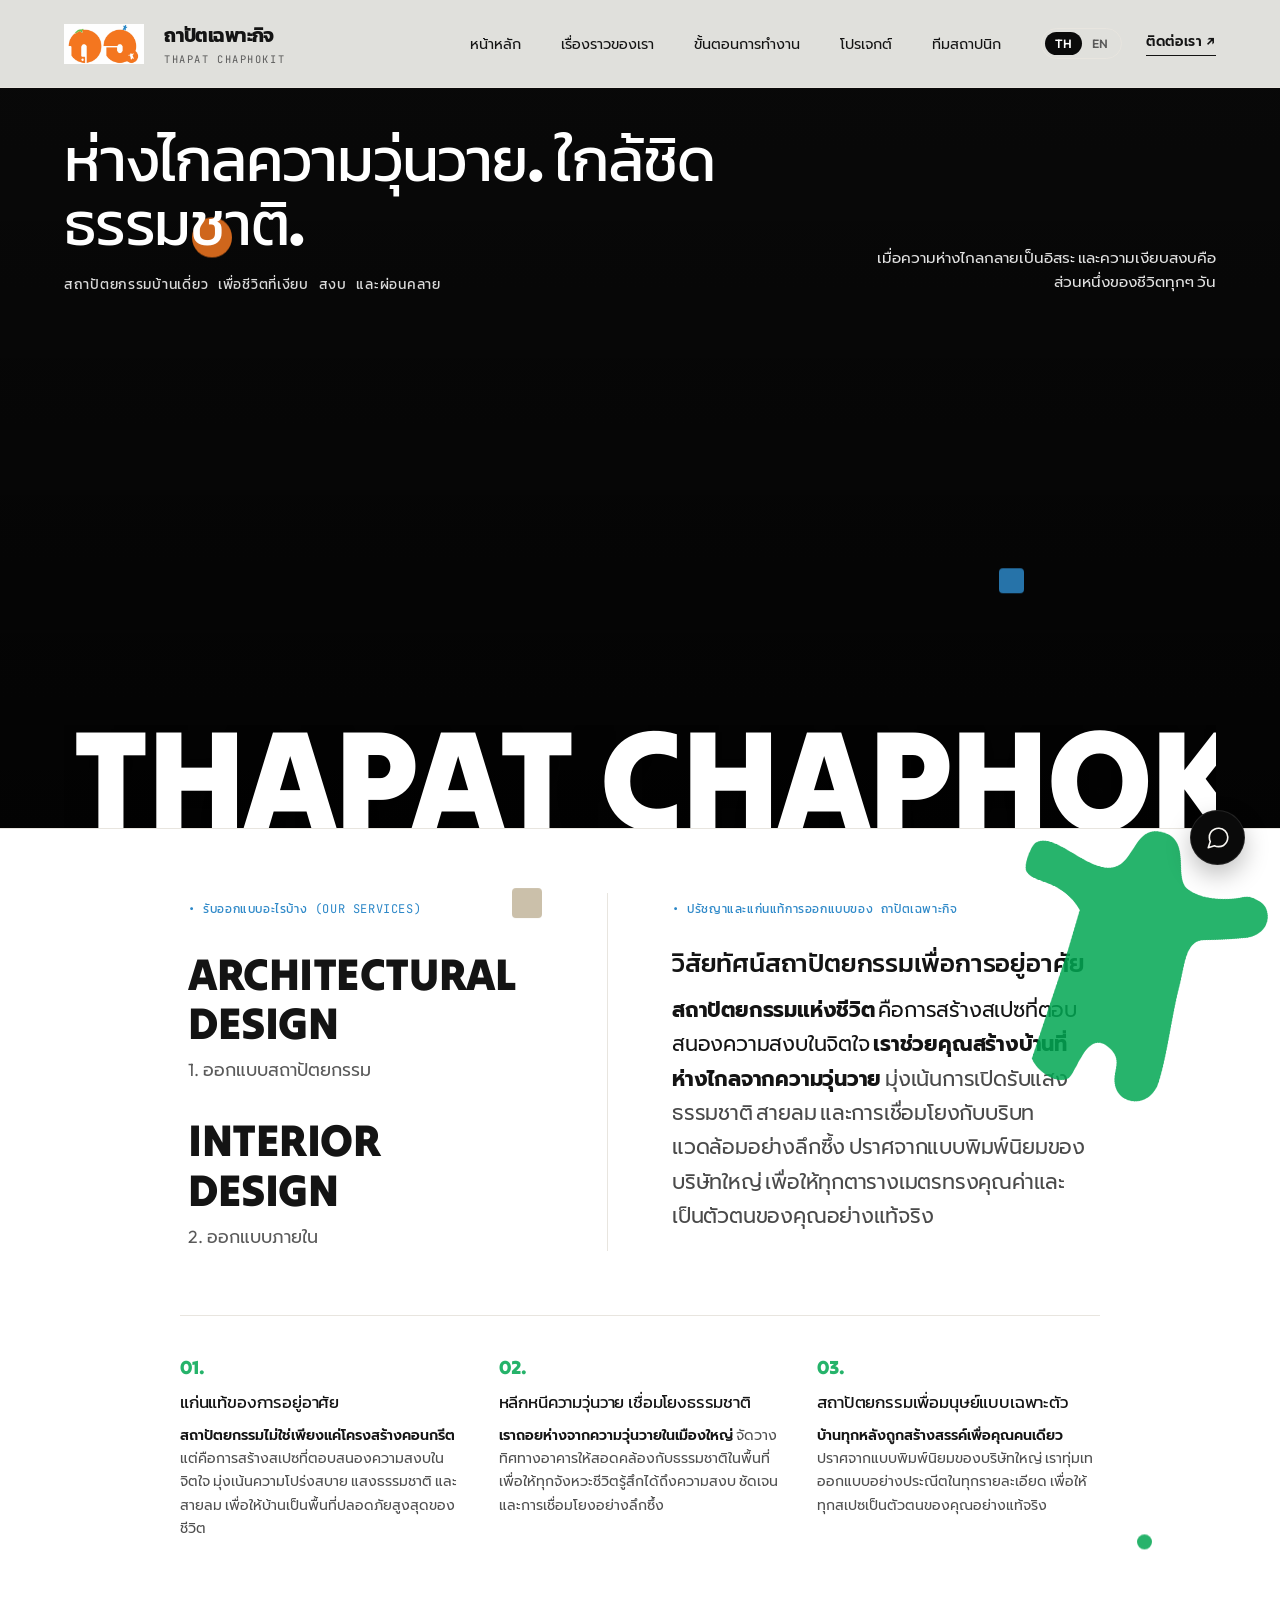
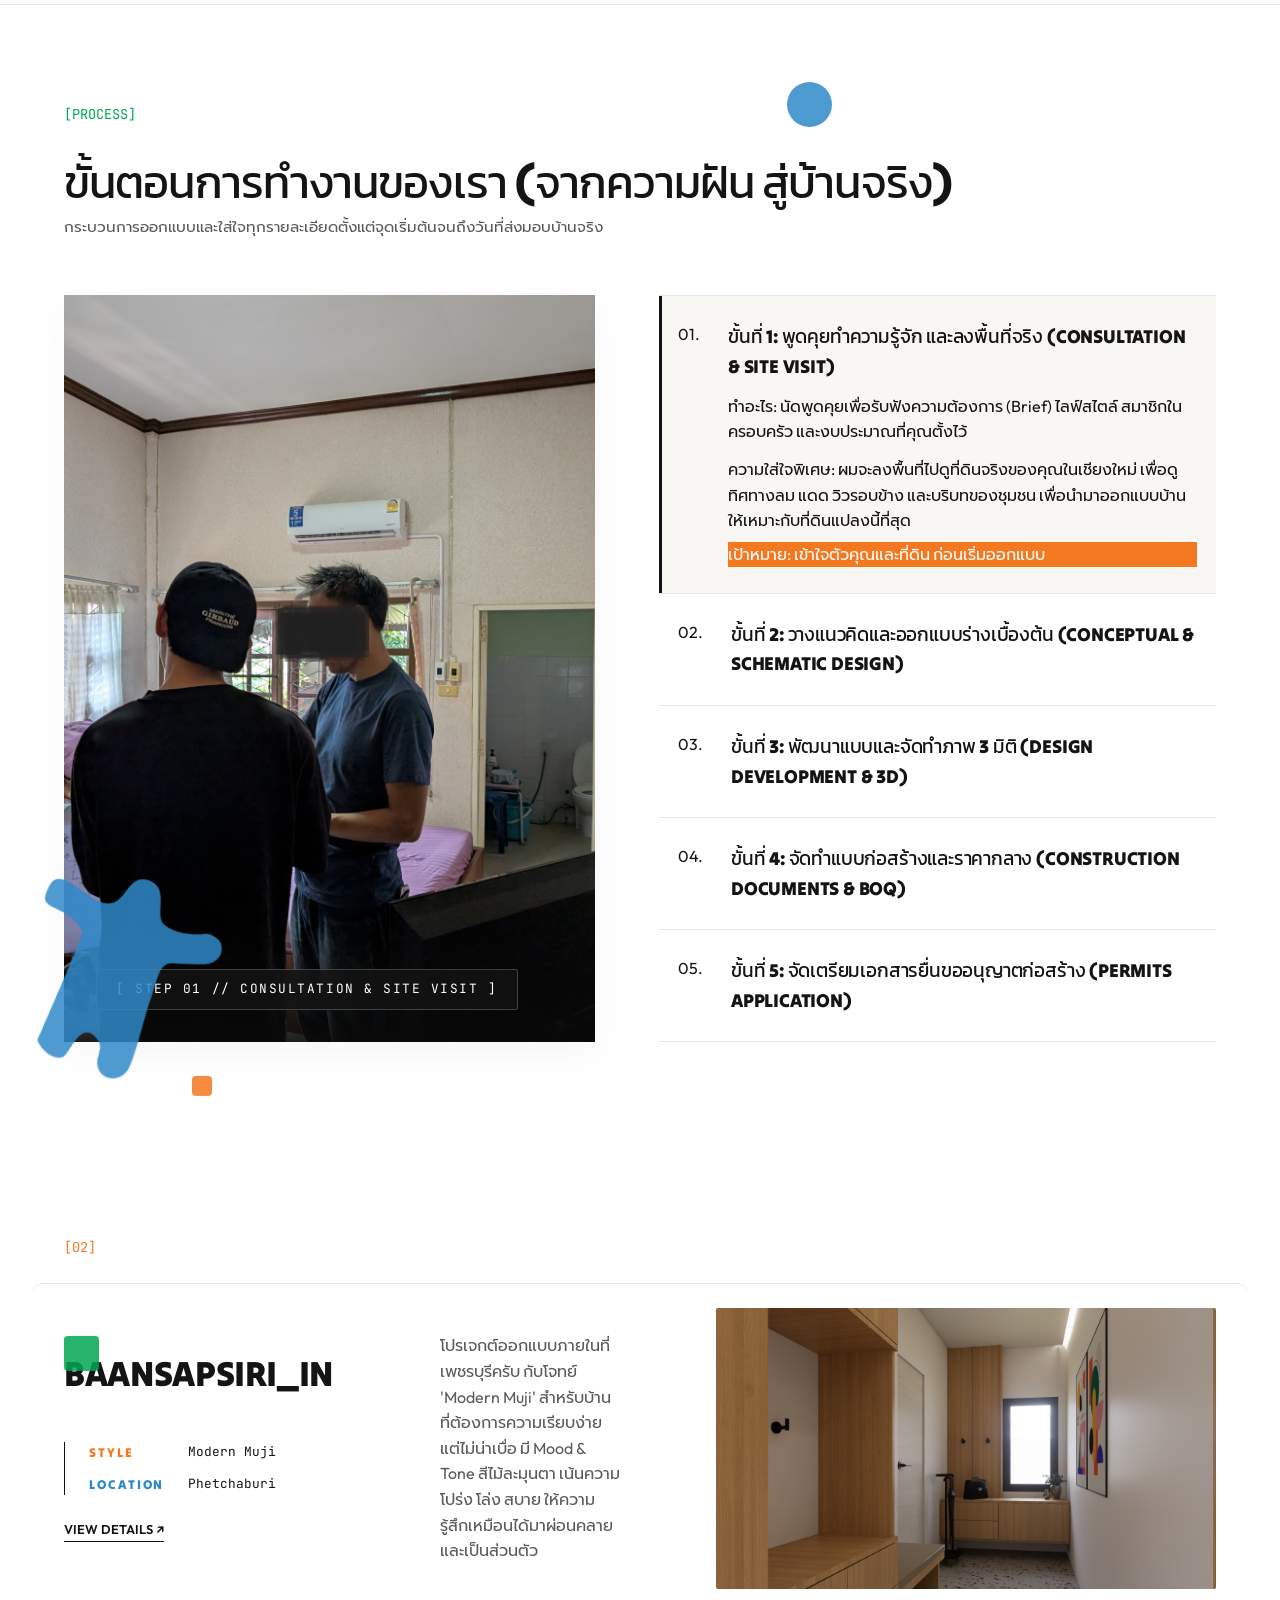
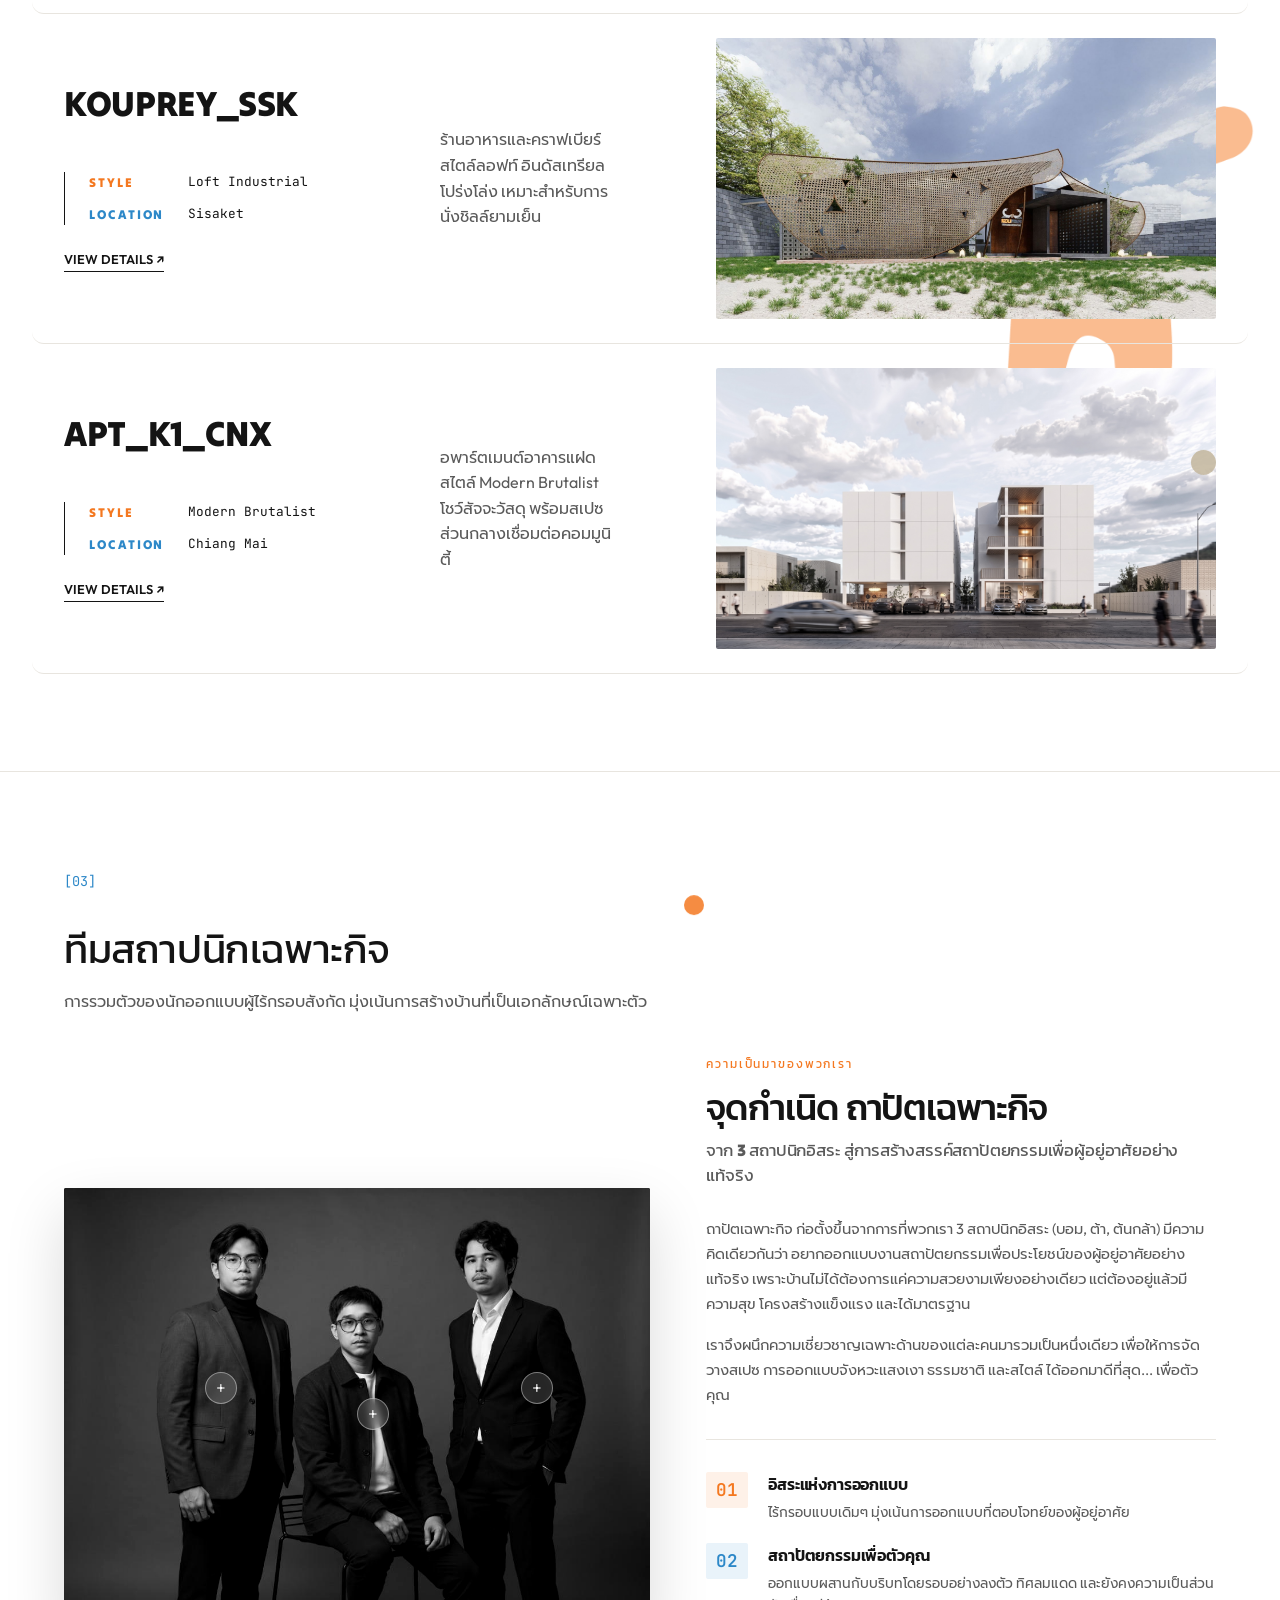
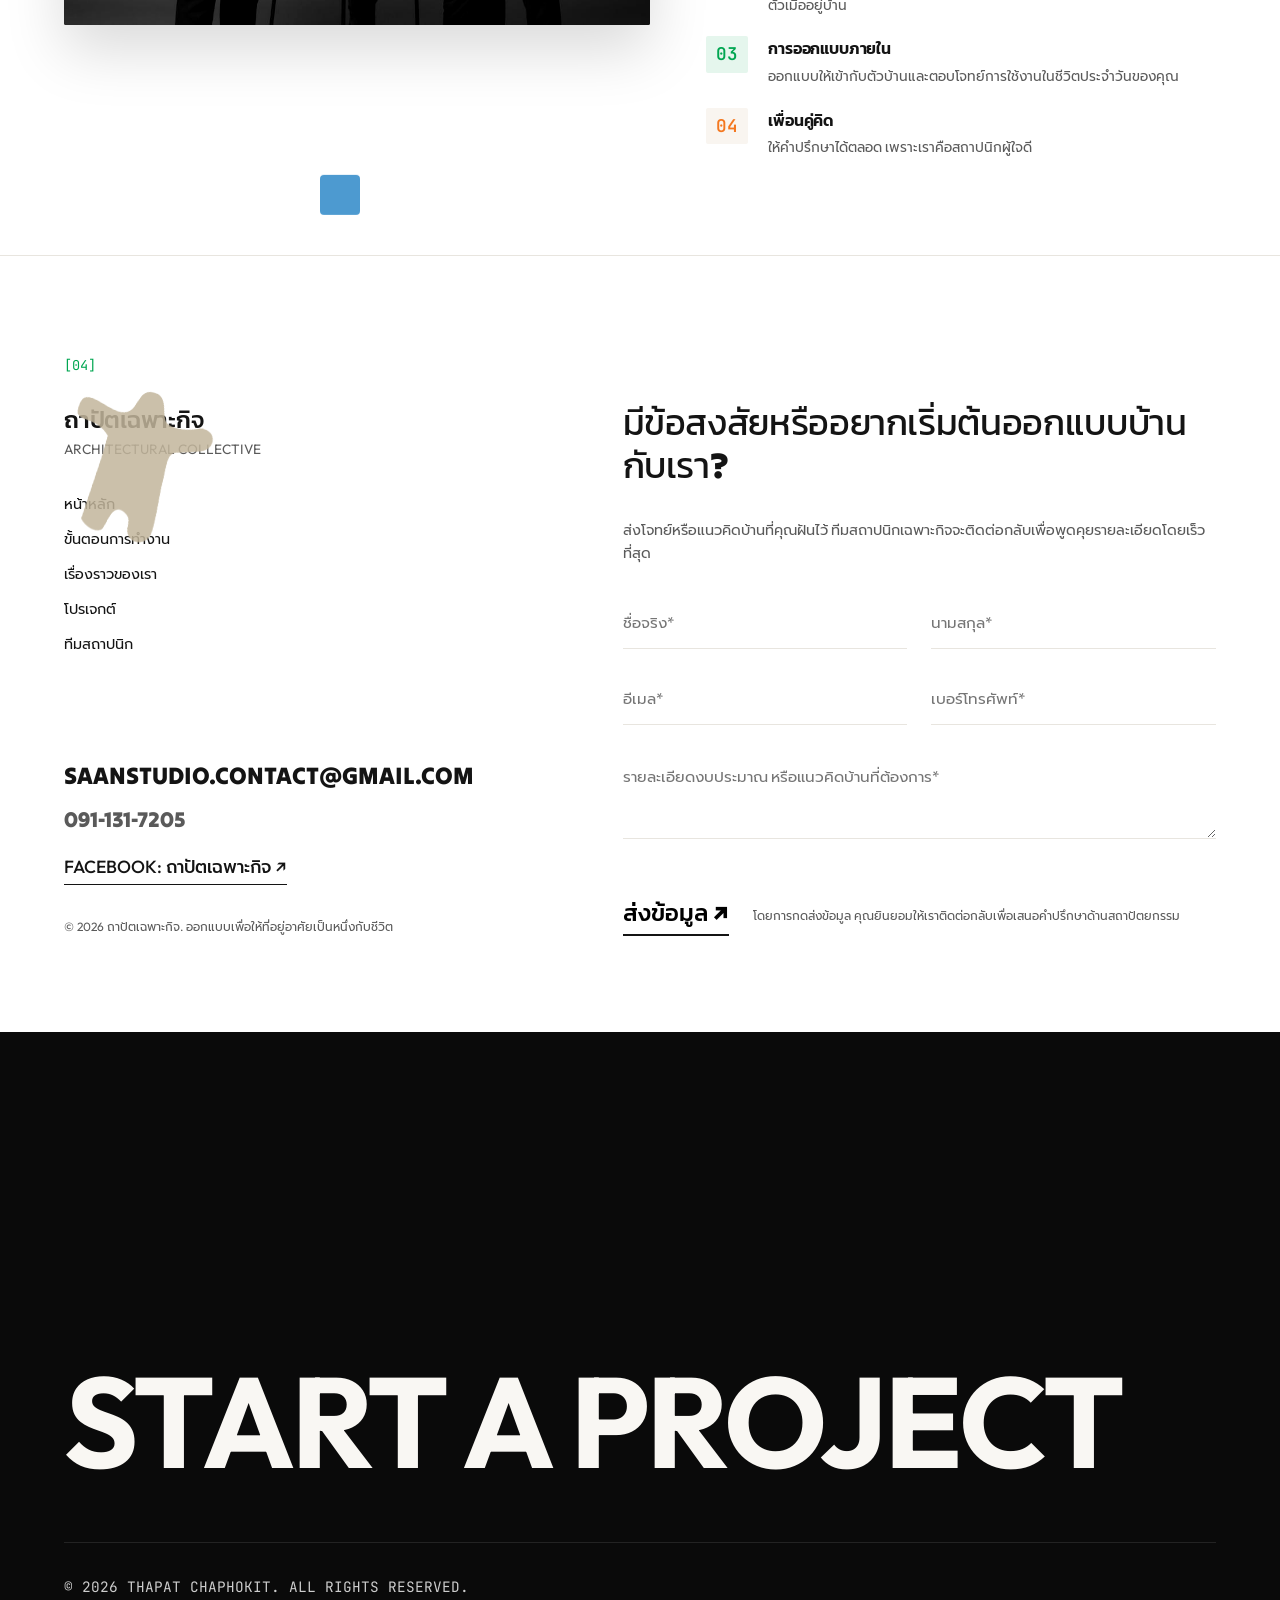
==== commit 8e310dc2: "Update: Change logo to 01-1.jpg" ====
--- a/index.html
+++ b/index.html
@@ -14,7 +14,7 @@
        ========================================== -->
   <div id="preloader" class="preloader">
     <div class="preloader-content">
-      <img src="assets/logo.png" alt="Thapat Chaphokit" class="preloader-logo-img" />
+      <img src="assets/logo.jpg" alt="Thapat Chaphokit" class="preloader-logo-img" />
       <div class="preloader-bar"><div class="preloader-progress"></div></div>
     </div>
   </div>
@@ -23,7 +23,7 @@
        ========================================== -->
   <nav class="navbar">
     <a href="#" class="nav-brand">
-      <img src="assets/logo.png" alt="Thapat Chaphokit" class="nav-logo-img" />
+      <img src="assets/logo.jpg" alt="Thapat Chaphokit" class="nav-logo-img" />
       <div class="nav-brand-text">
         <span class="brand-logo" data-i18n="brand_name">ถาปัตเฉพาะกิจ</span>
         <span class="brand-tag" data-i18n="brand_sub">THAPAT CHAPHOKIT</span>
--- a/css/styles.css
+++ b/css/styles.css
@@ -2771,12 +2771,3 @@
   border: 1px solid var(--accent-orange);
 }
 
-/* Hide default cursor only on non-touch devices */
-@media (pointer: fine) {
-  body {
-    cursor: none;
-  }
-  a, button, .project-list-item, .architect-hotspot {
-    cursor: none !important;
-  }
-}
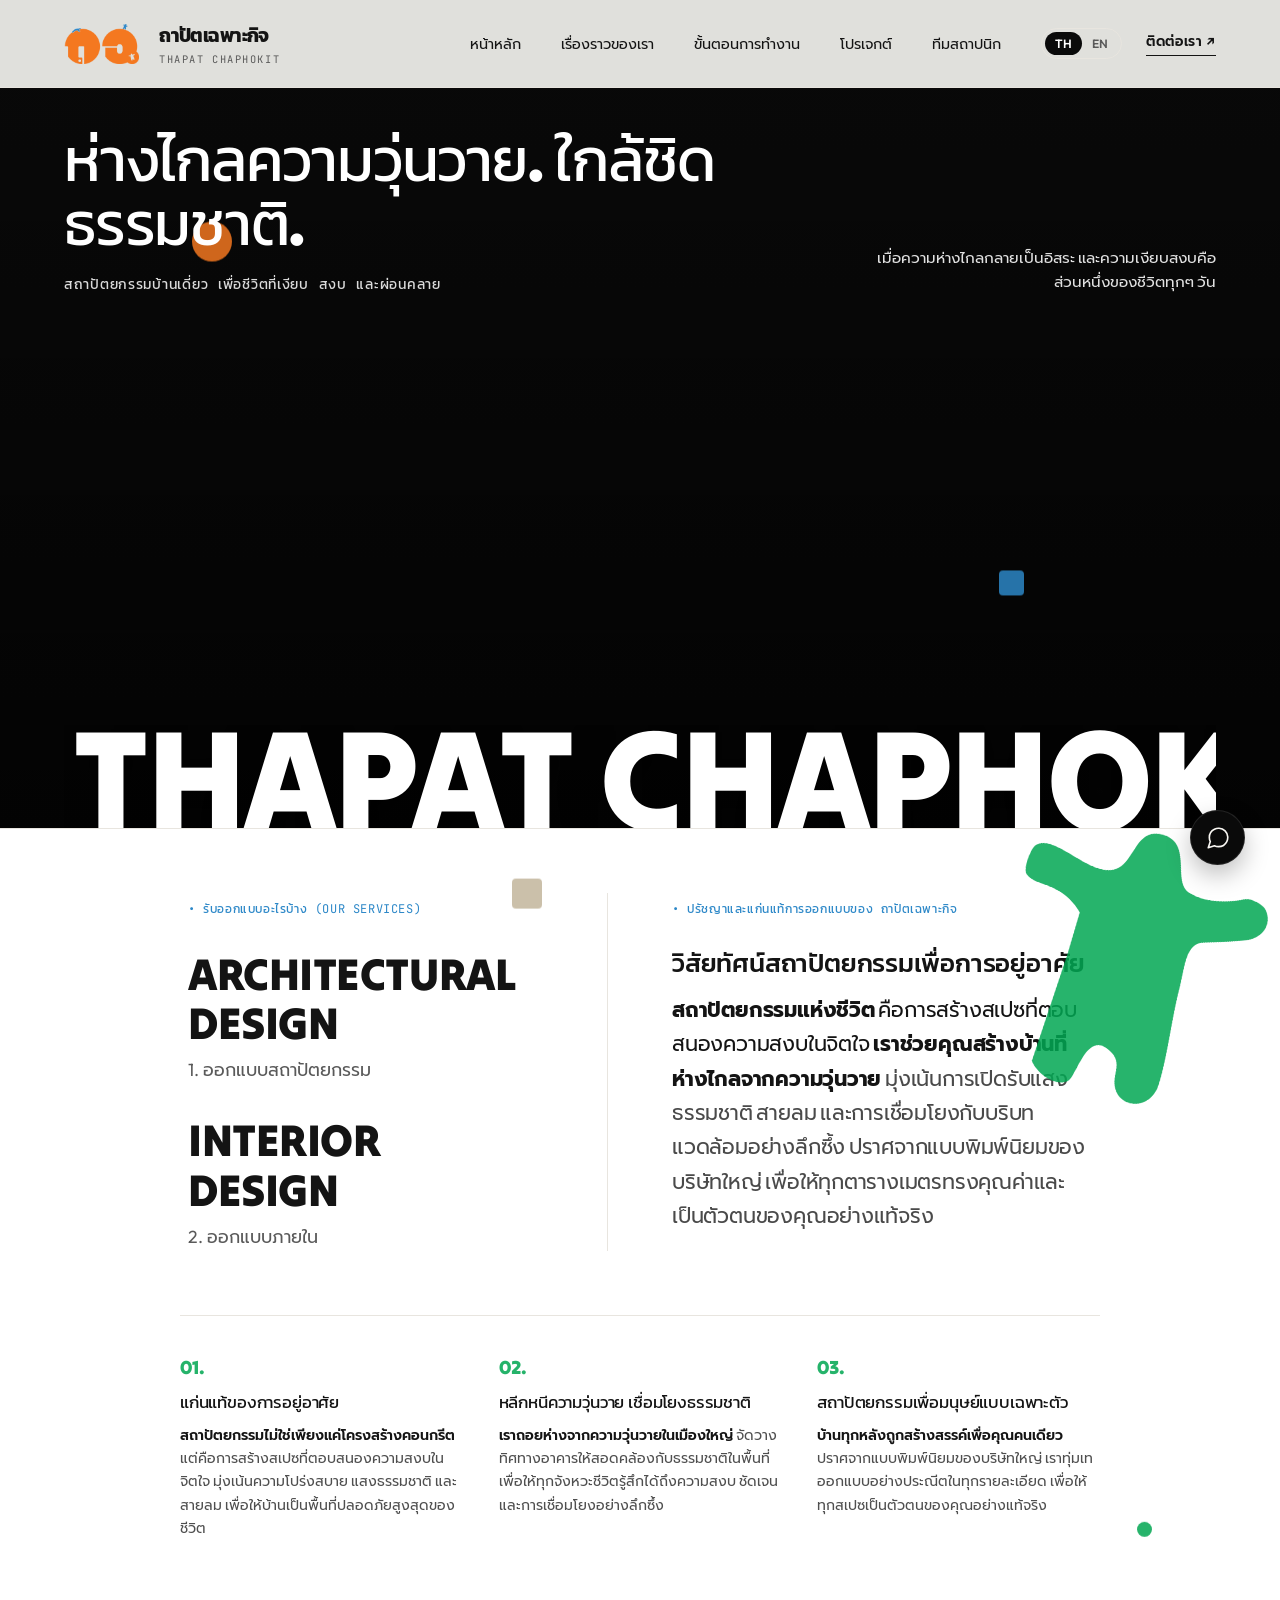
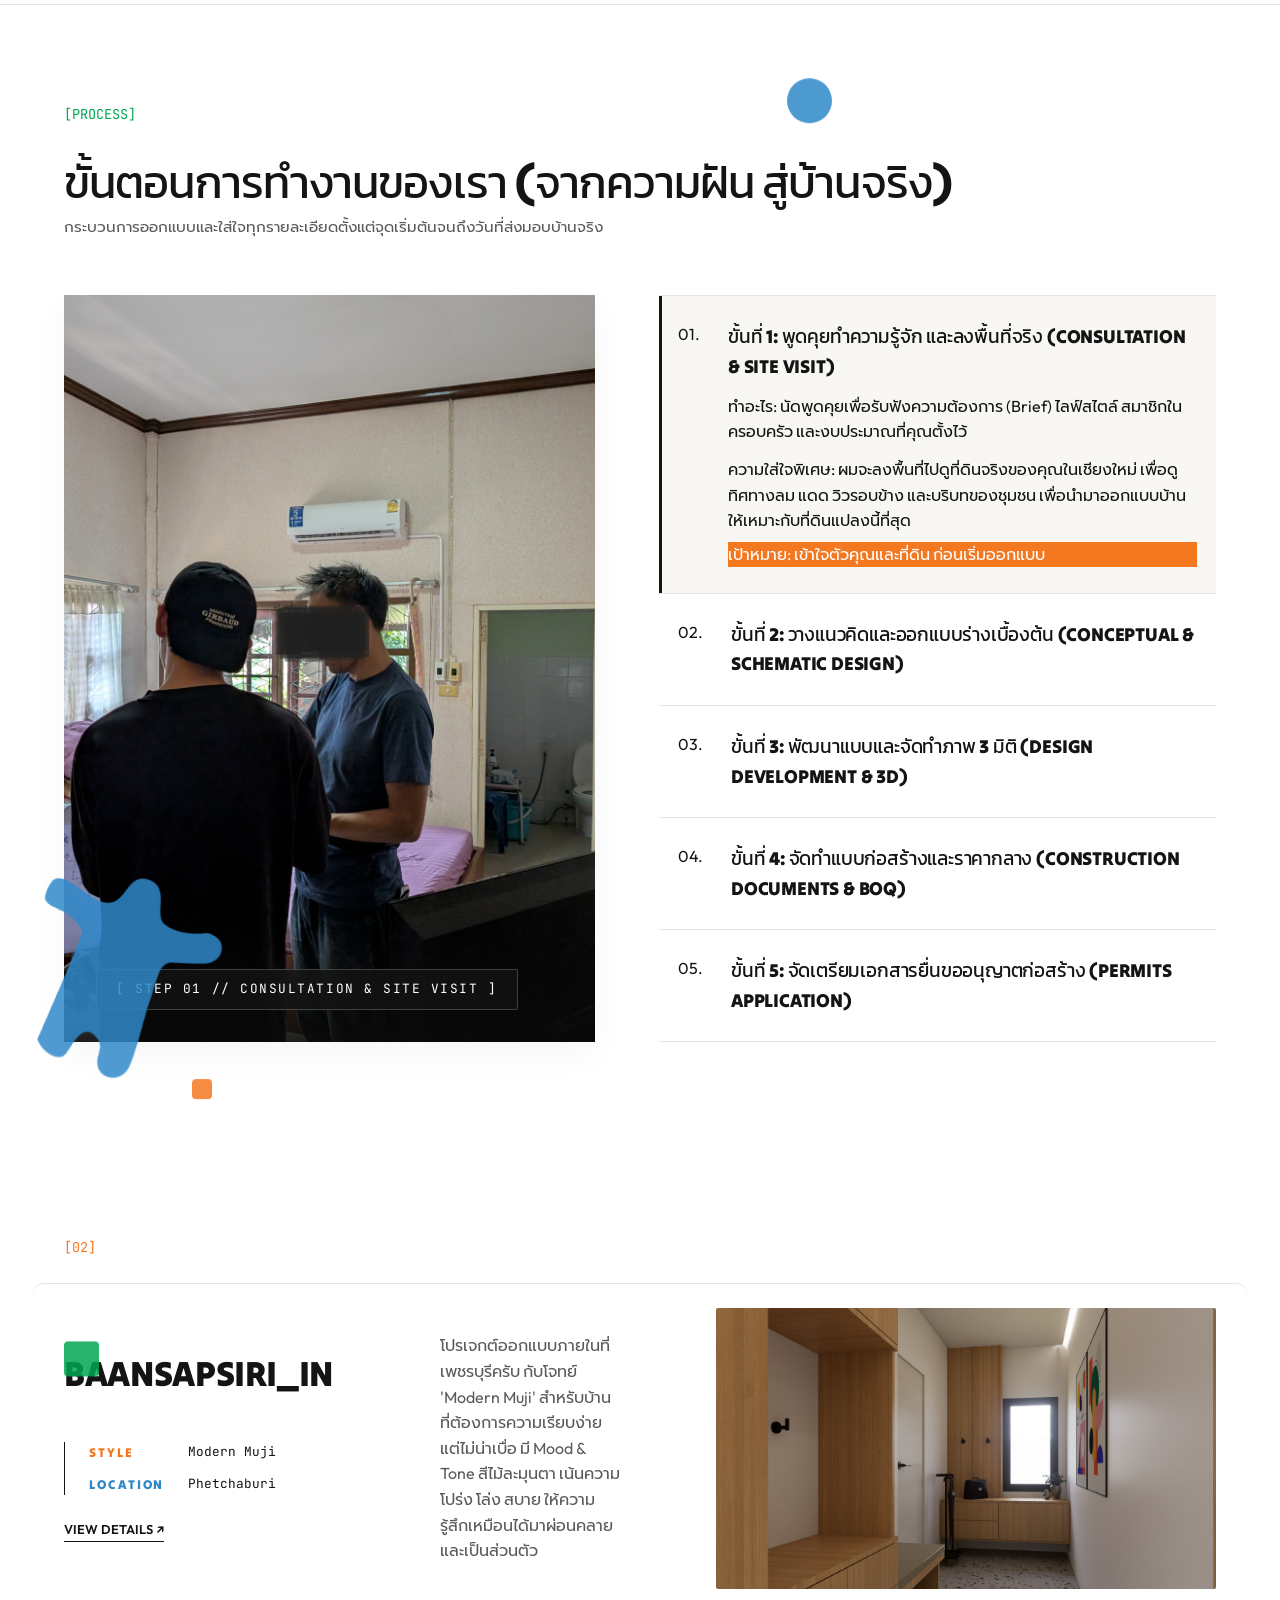
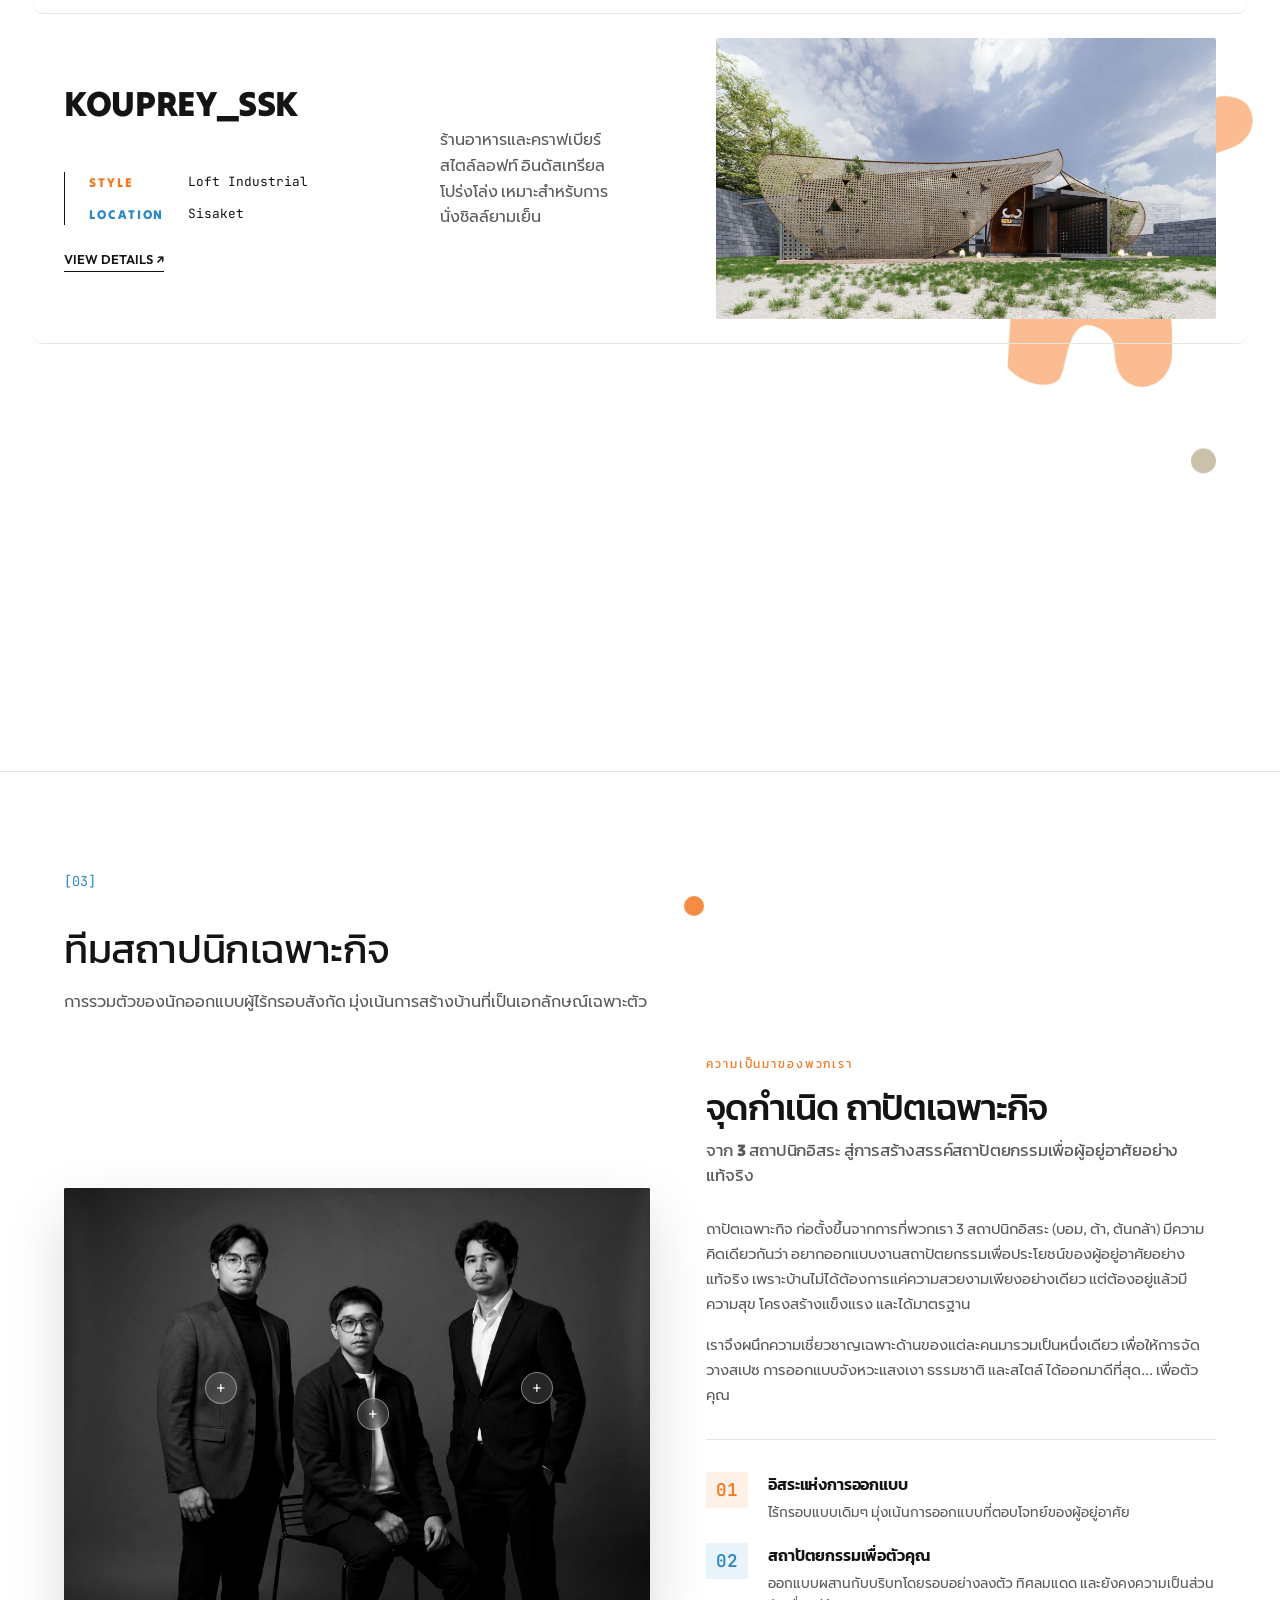
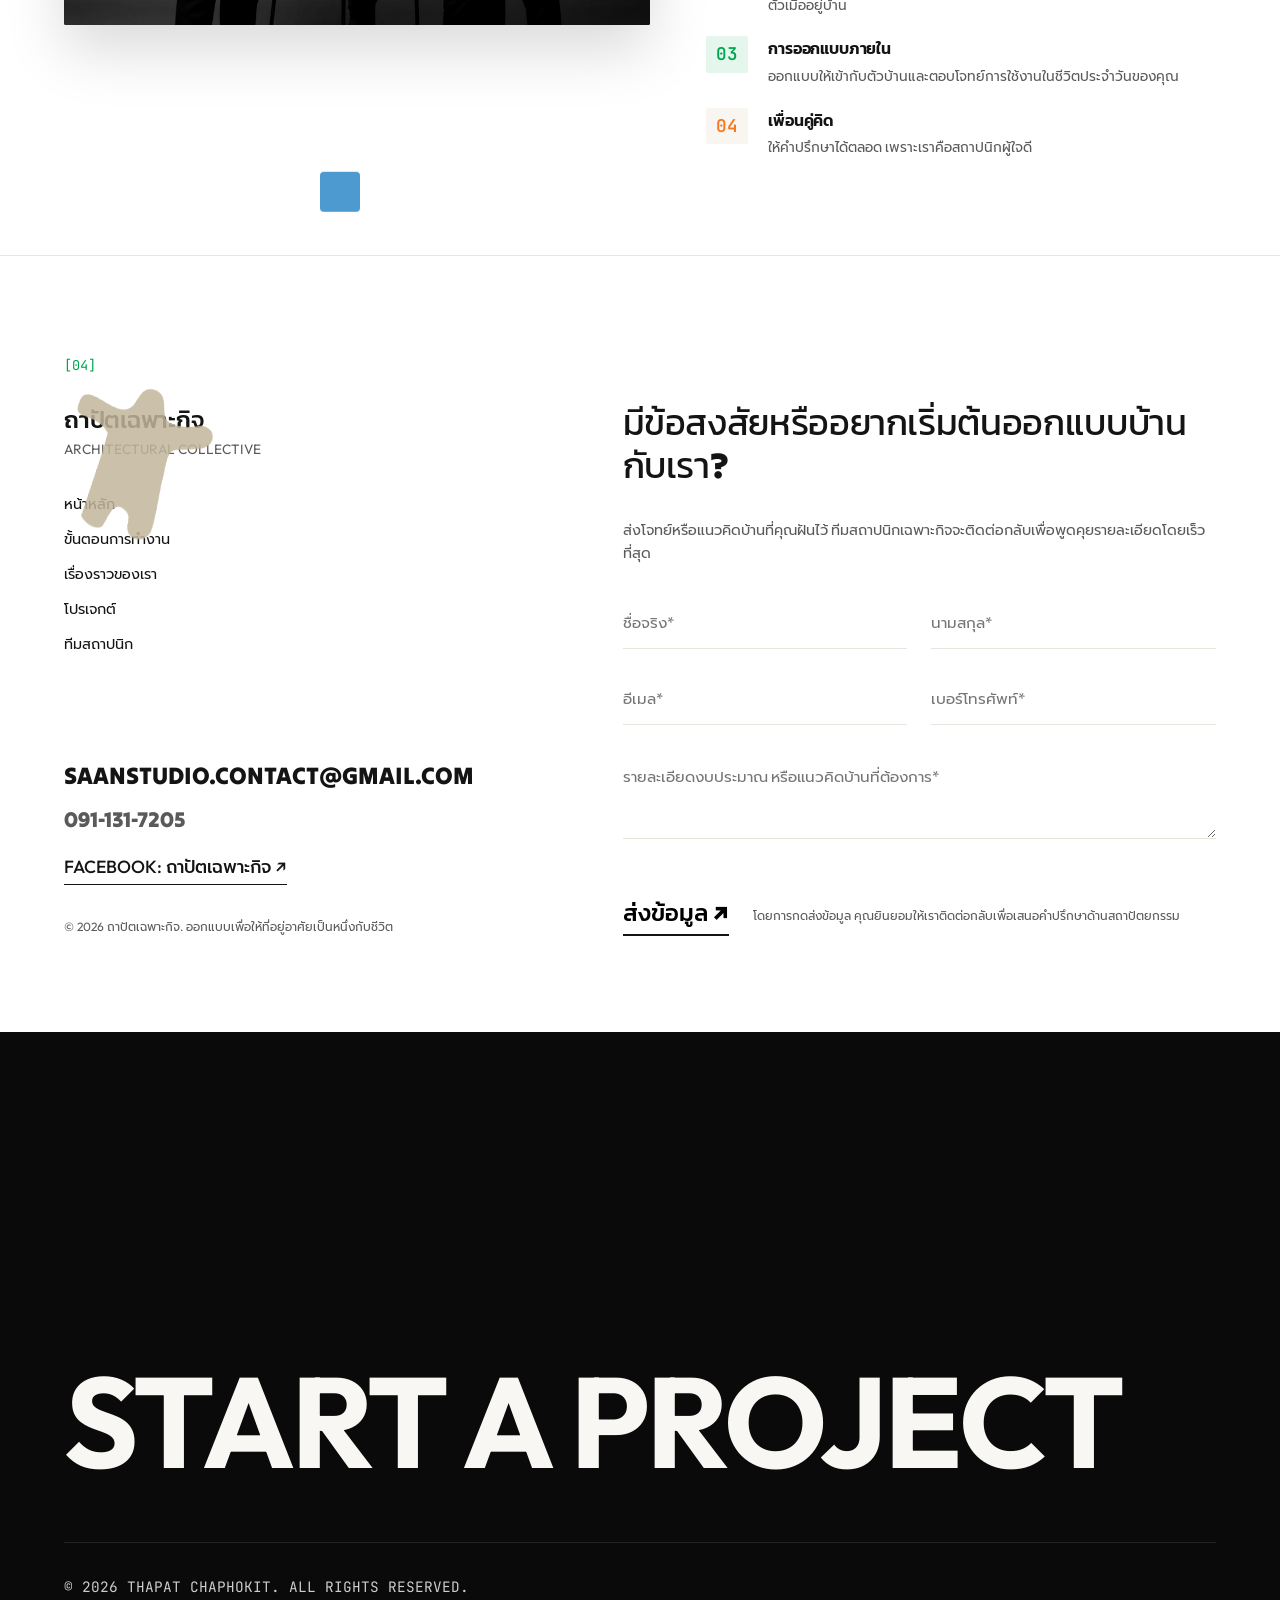
==== commit a956bbdc: "Update: Use transparent logo PNG" ====
--- a/index.html
+++ b/index.html
@@ -14,7 +14,7 @@
        ========================================== -->
   <div id="preloader" class="preloader">
     <div class="preloader-content">
-      <img src="assets/logo.jpg" alt="Thapat Chaphokit" class="preloader-logo-img" />
+      <img src="assets/logo.png" alt="Thapat Chaphokit" class="preloader-logo-img" />
       <div class="preloader-bar"><div class="preloader-progress"></div></div>
     </div>
   </div>
@@ -23,7 +23,7 @@
        ========================================== -->
   <nav class="navbar">
     <a href="#" class="nav-brand">
-      <img src="assets/logo.jpg" alt="Thapat Chaphokit" class="nav-logo-img" />
+      <img src="assets/logo.png" alt="Thapat Chaphokit" class="nav-logo-img" />
       <div class="nav-brand-text">
         <span class="brand-logo" data-i18n="brand_name">ถาปัตเฉพาะกิจ</span>
         <span class="brand-tag" data-i18n="brand_sub">THAPAT CHAPHOKIT</span>
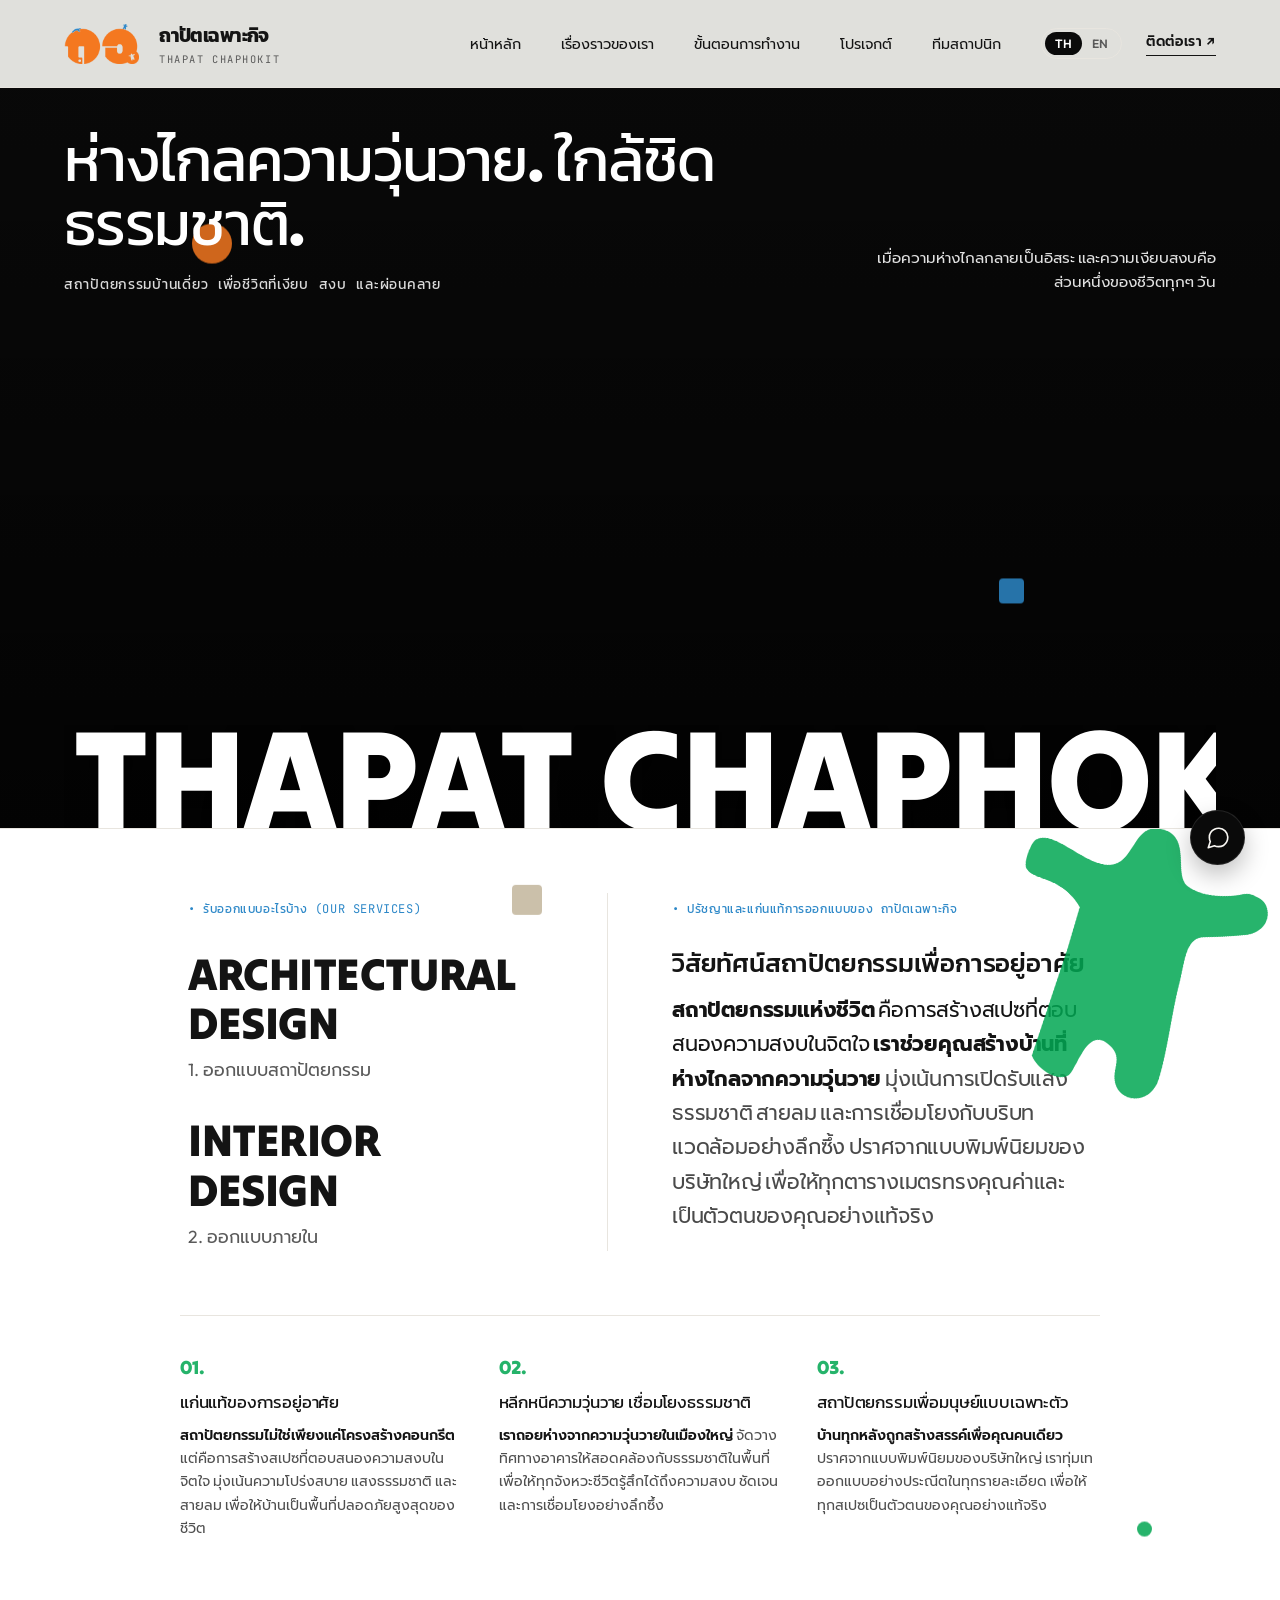
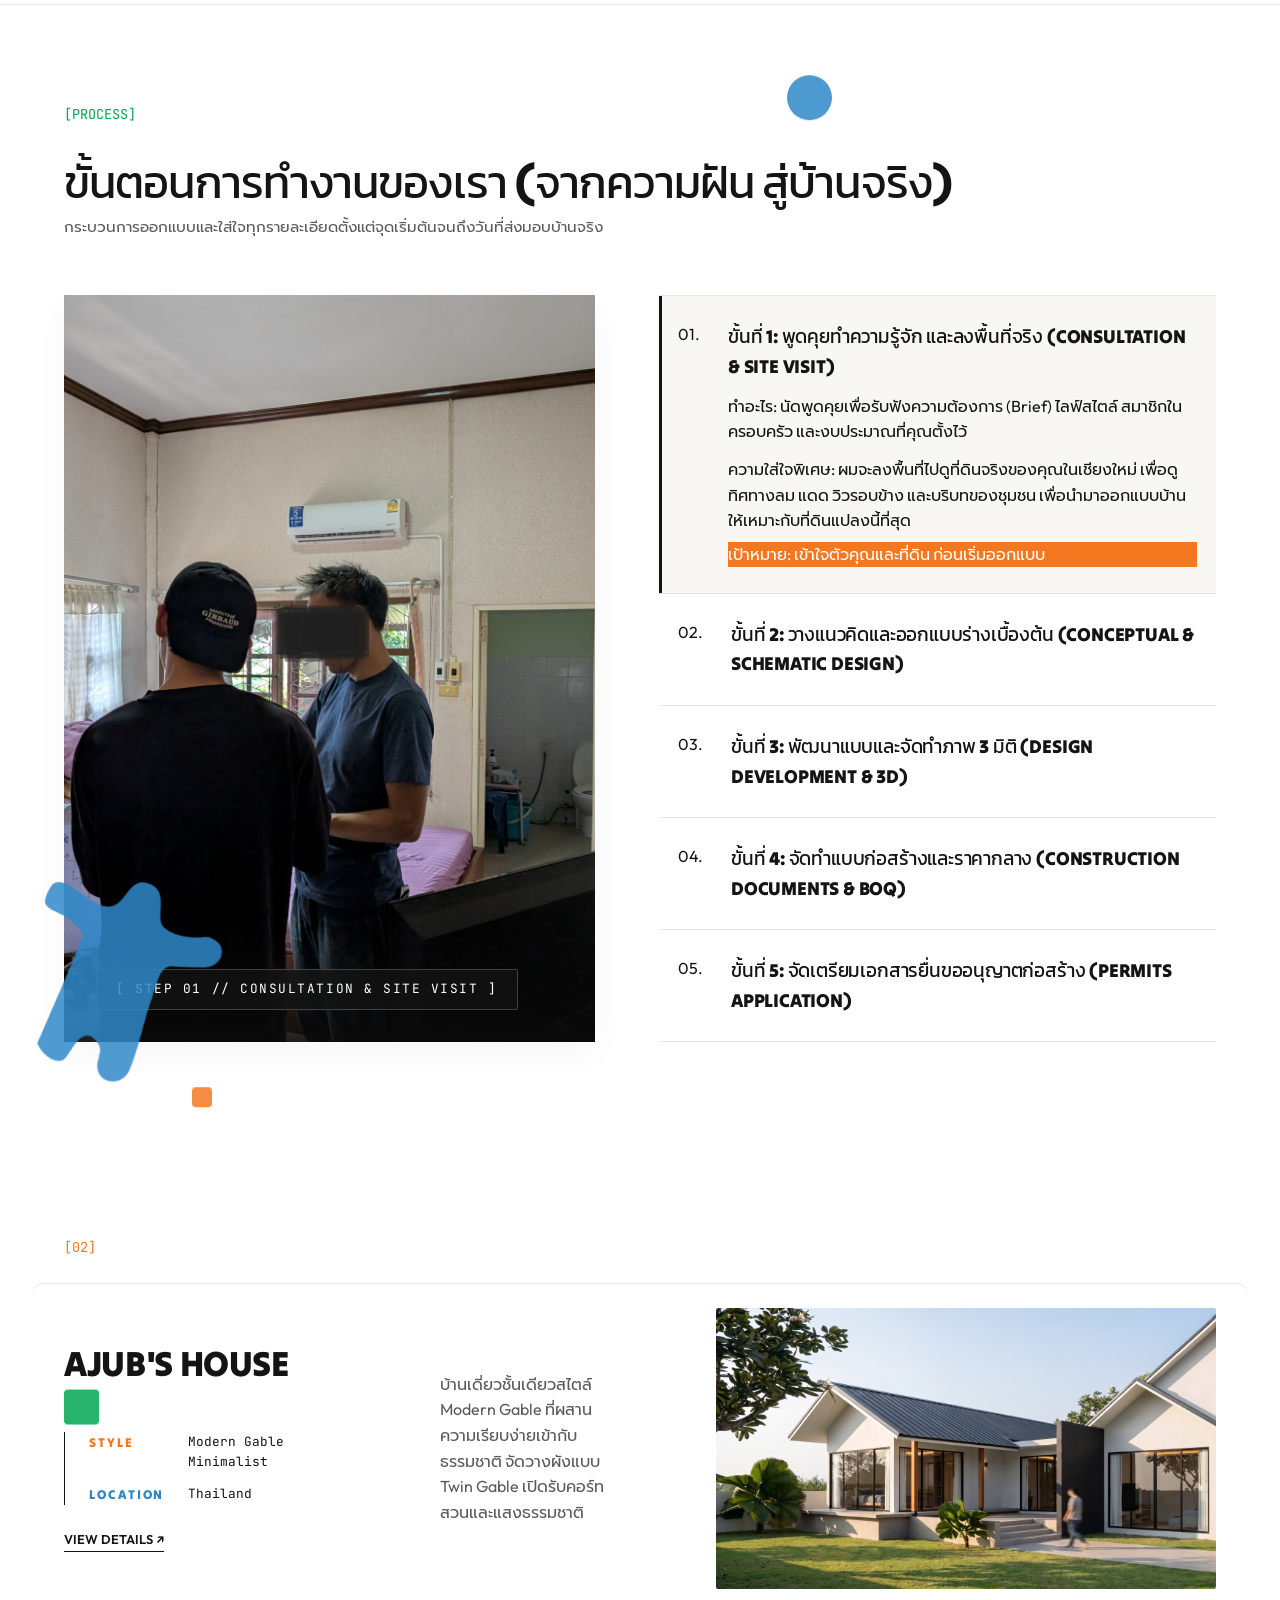
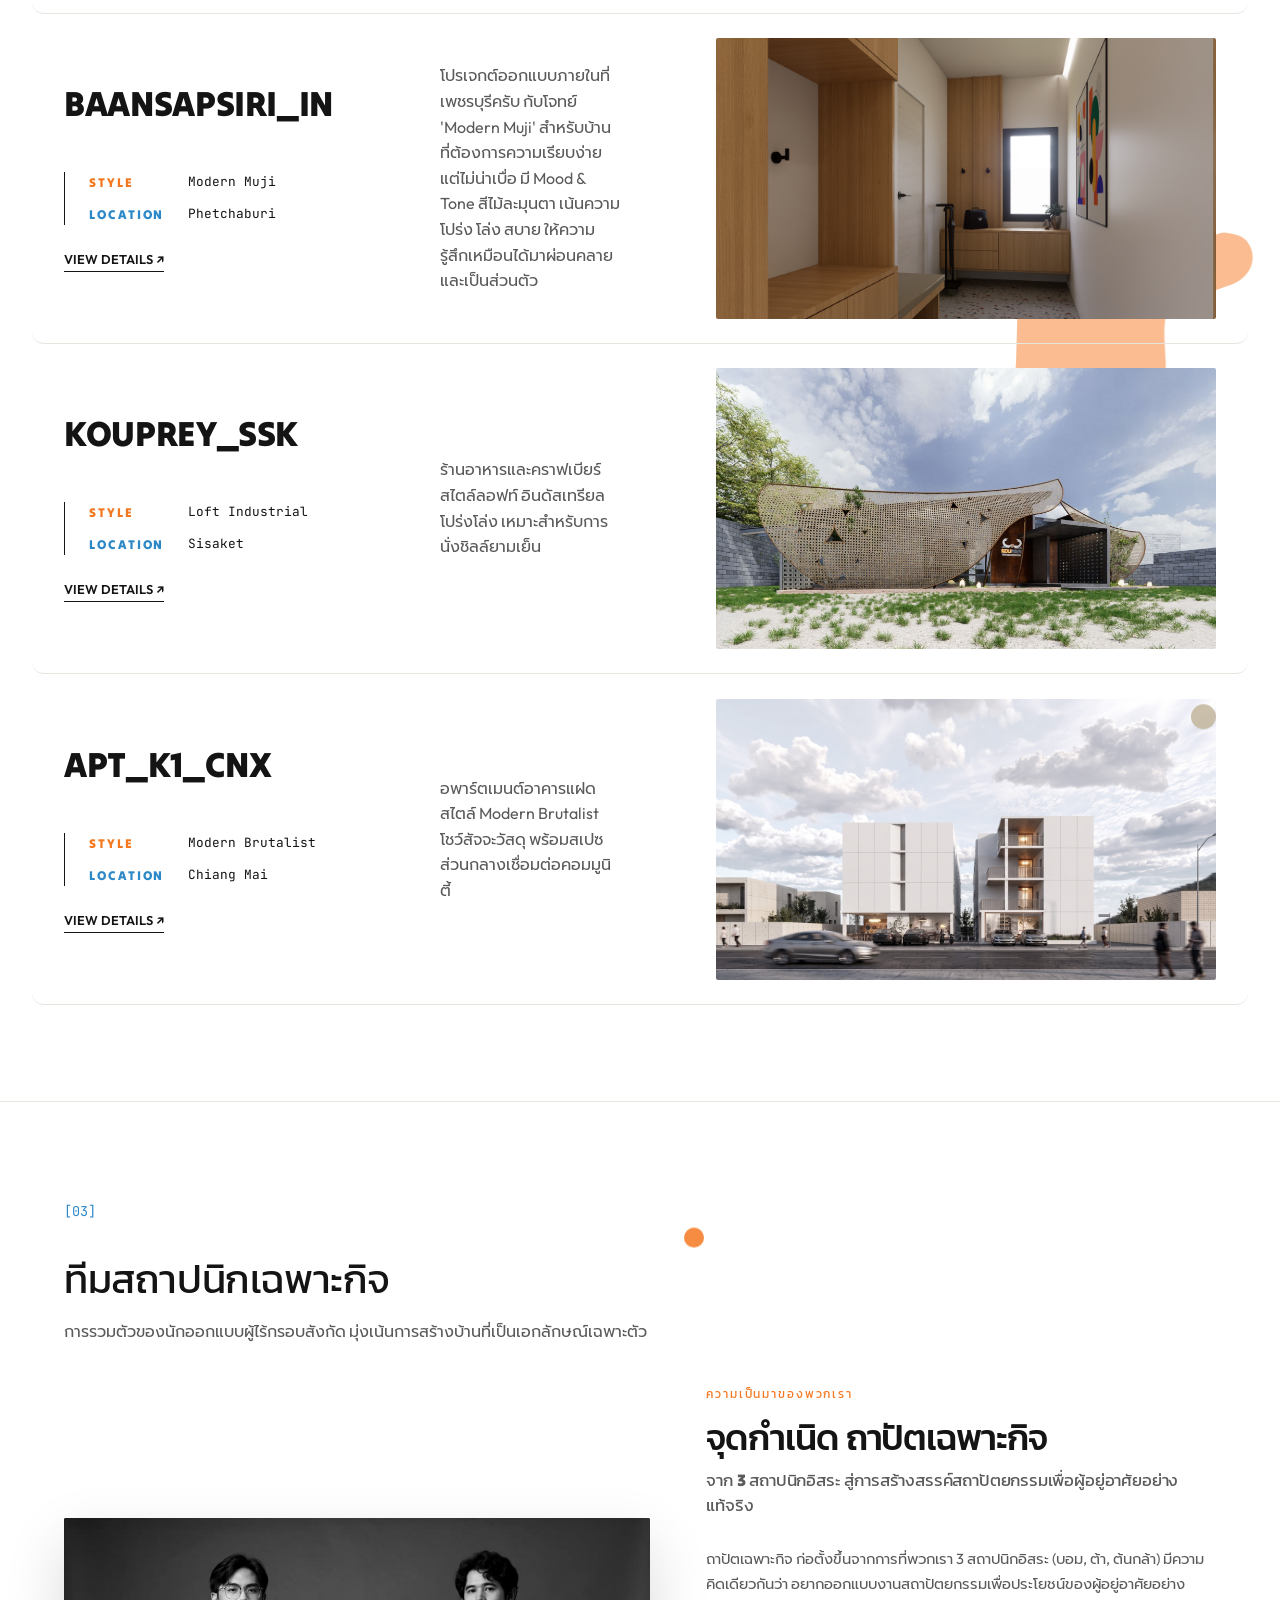
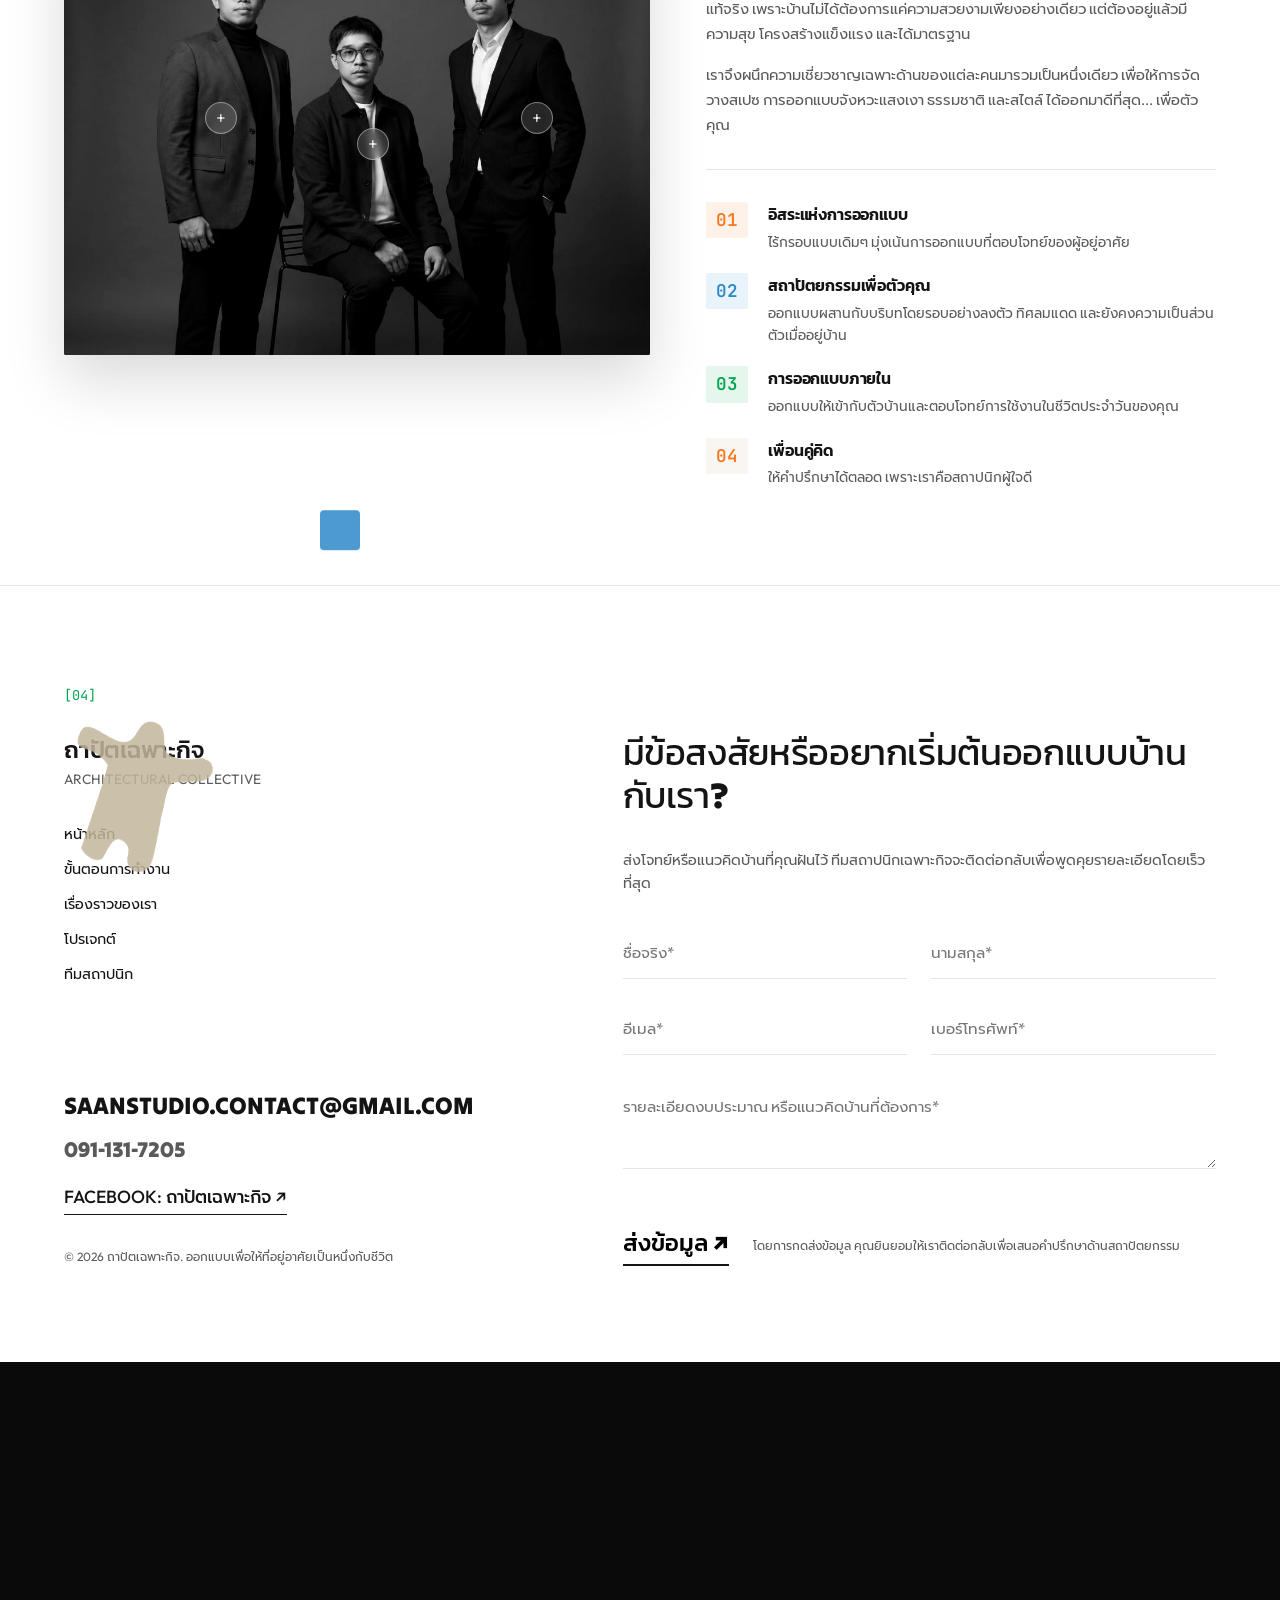
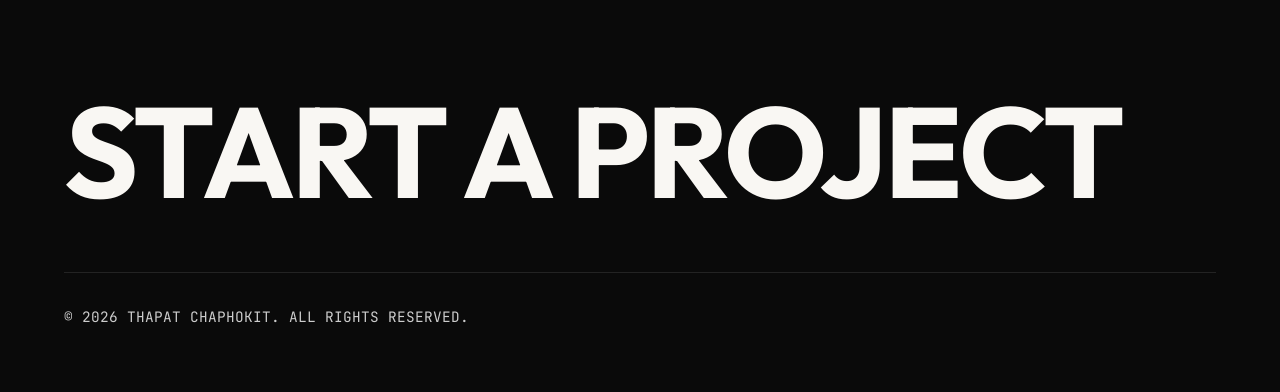
==== commit f44c7a1d: "Feat: Add Ajub's House project to portfolio and bump cache busters" ====
--- a/index.html
+++ b/index.html
@@ -6,7 +6,7 @@
   <title>ถาปัตเฉพาะกิจ — THAPAT CHAPHOKIT | Architectural Collective</title>
   <meta name="description" content="การรวมตัวของกลุ่มสถาปนิกอิสระที่มุ่งมั่นออกแบบบ้านด้วยหัวใจ สร้างสถาปัตยกรรมระดับโลกที่เป็นเอกลักษณ์เฉพาะตัว">
   <!-- Custom CSS -->
-  <link rel="stylesheet" href="css/styles.css?v=nocache99">
+  <link rel="stylesheet" href="css/styles.css?v=20260904_ajub">
 </head>
 <body>
   <!-- ==========================================
@@ -486,7 +486,7 @@
   <script src="https://cdnjs.cloudflare.com/ajax/libs/gsap/3.12.5/ScrollTrigger.min.js"></script>
 
   <!-- JavaScript Scripts -->
-  <script src="js/translations.js?v=nocache99"></script>
-  <script src="js/main.js?v=nocache99"></script>
+  <script src="js/translations.js?v=20260904_ajub"></script>
+  <script src="js/main.js?v=20260904_ajub"></script>
 </body>
 </html>
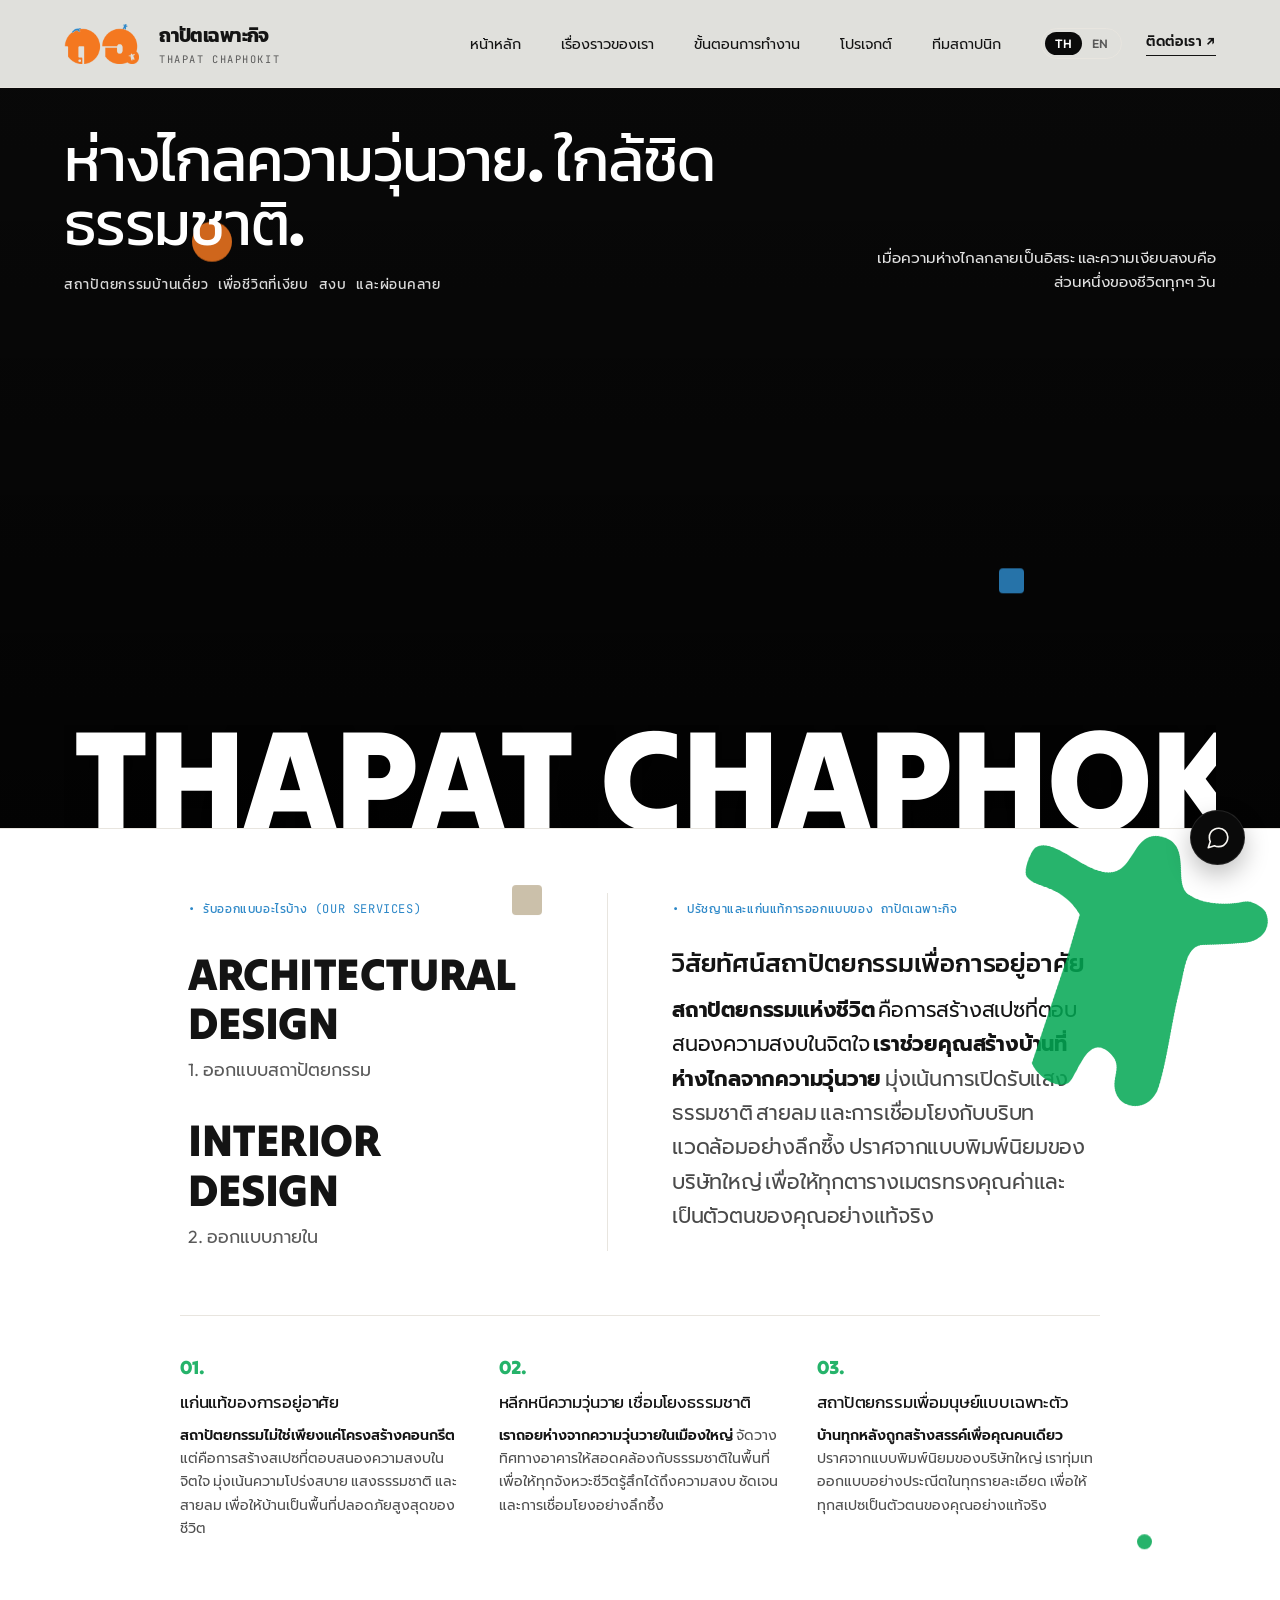
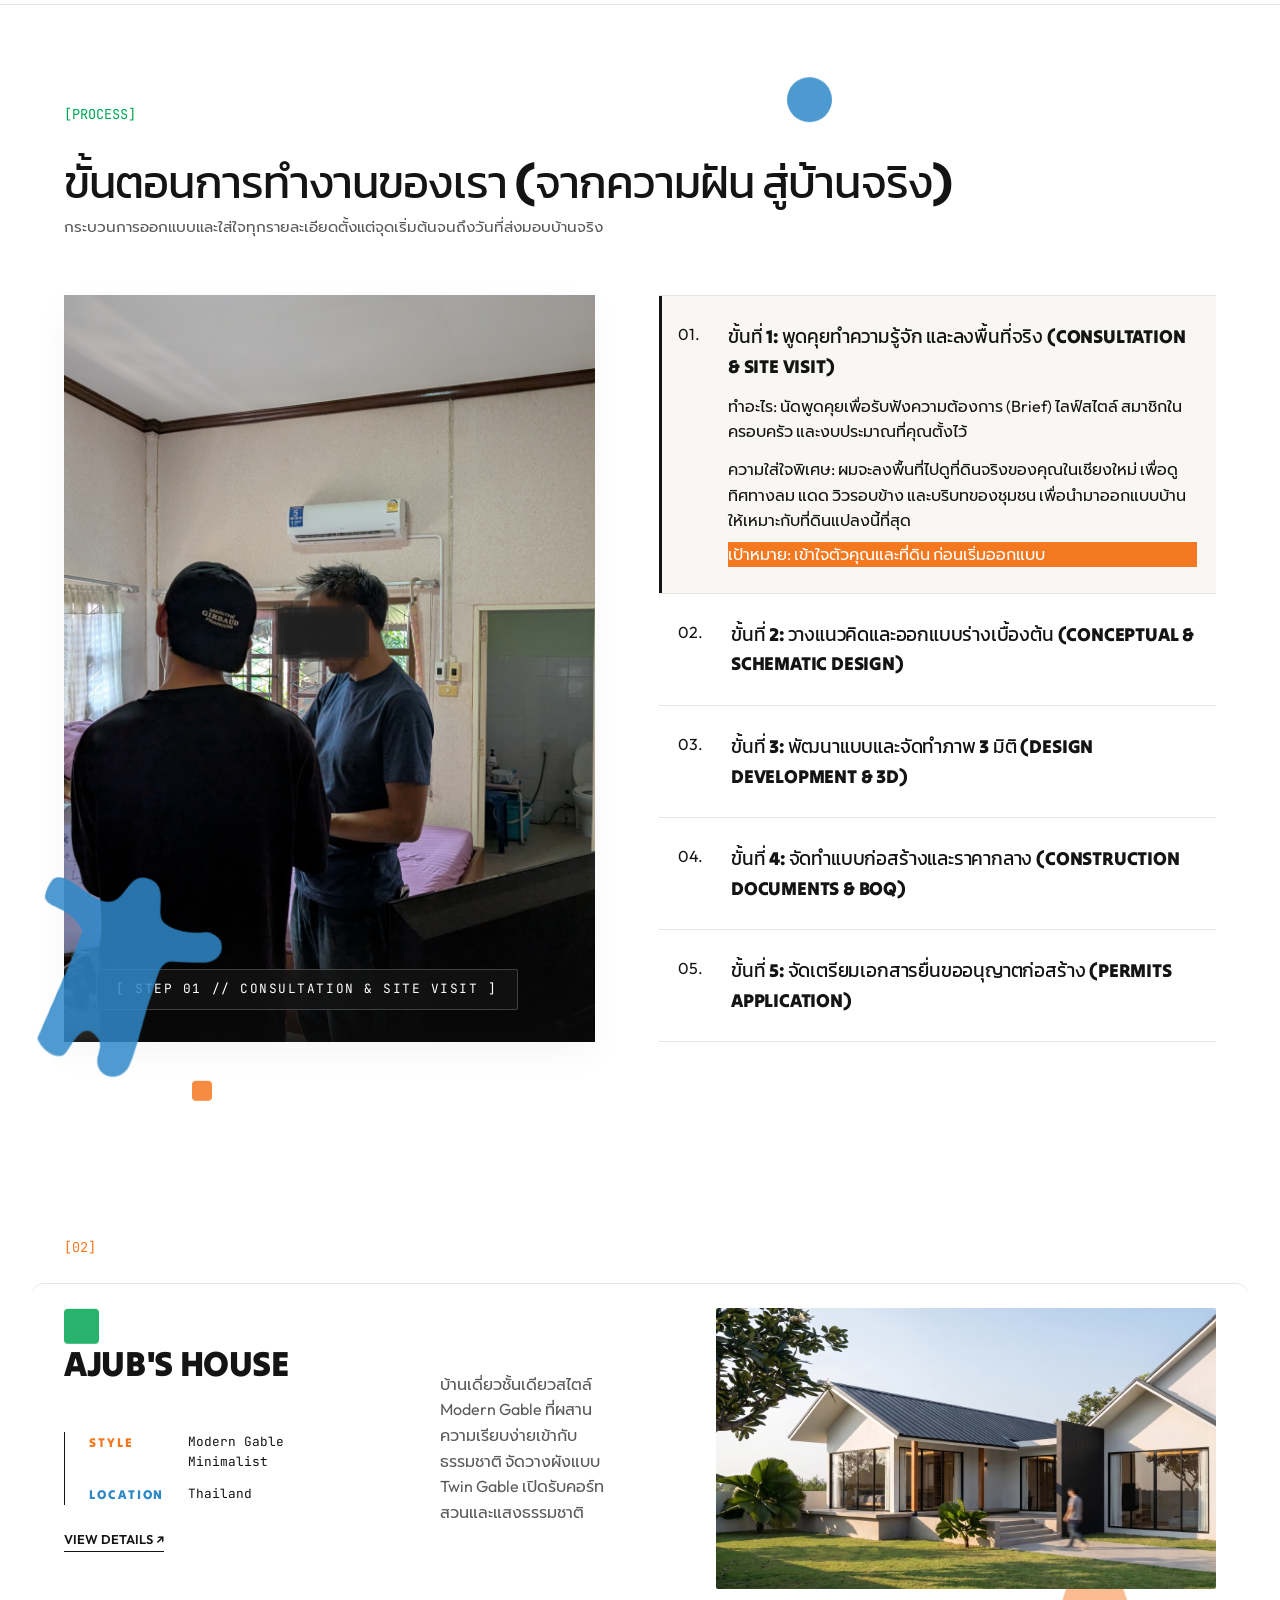
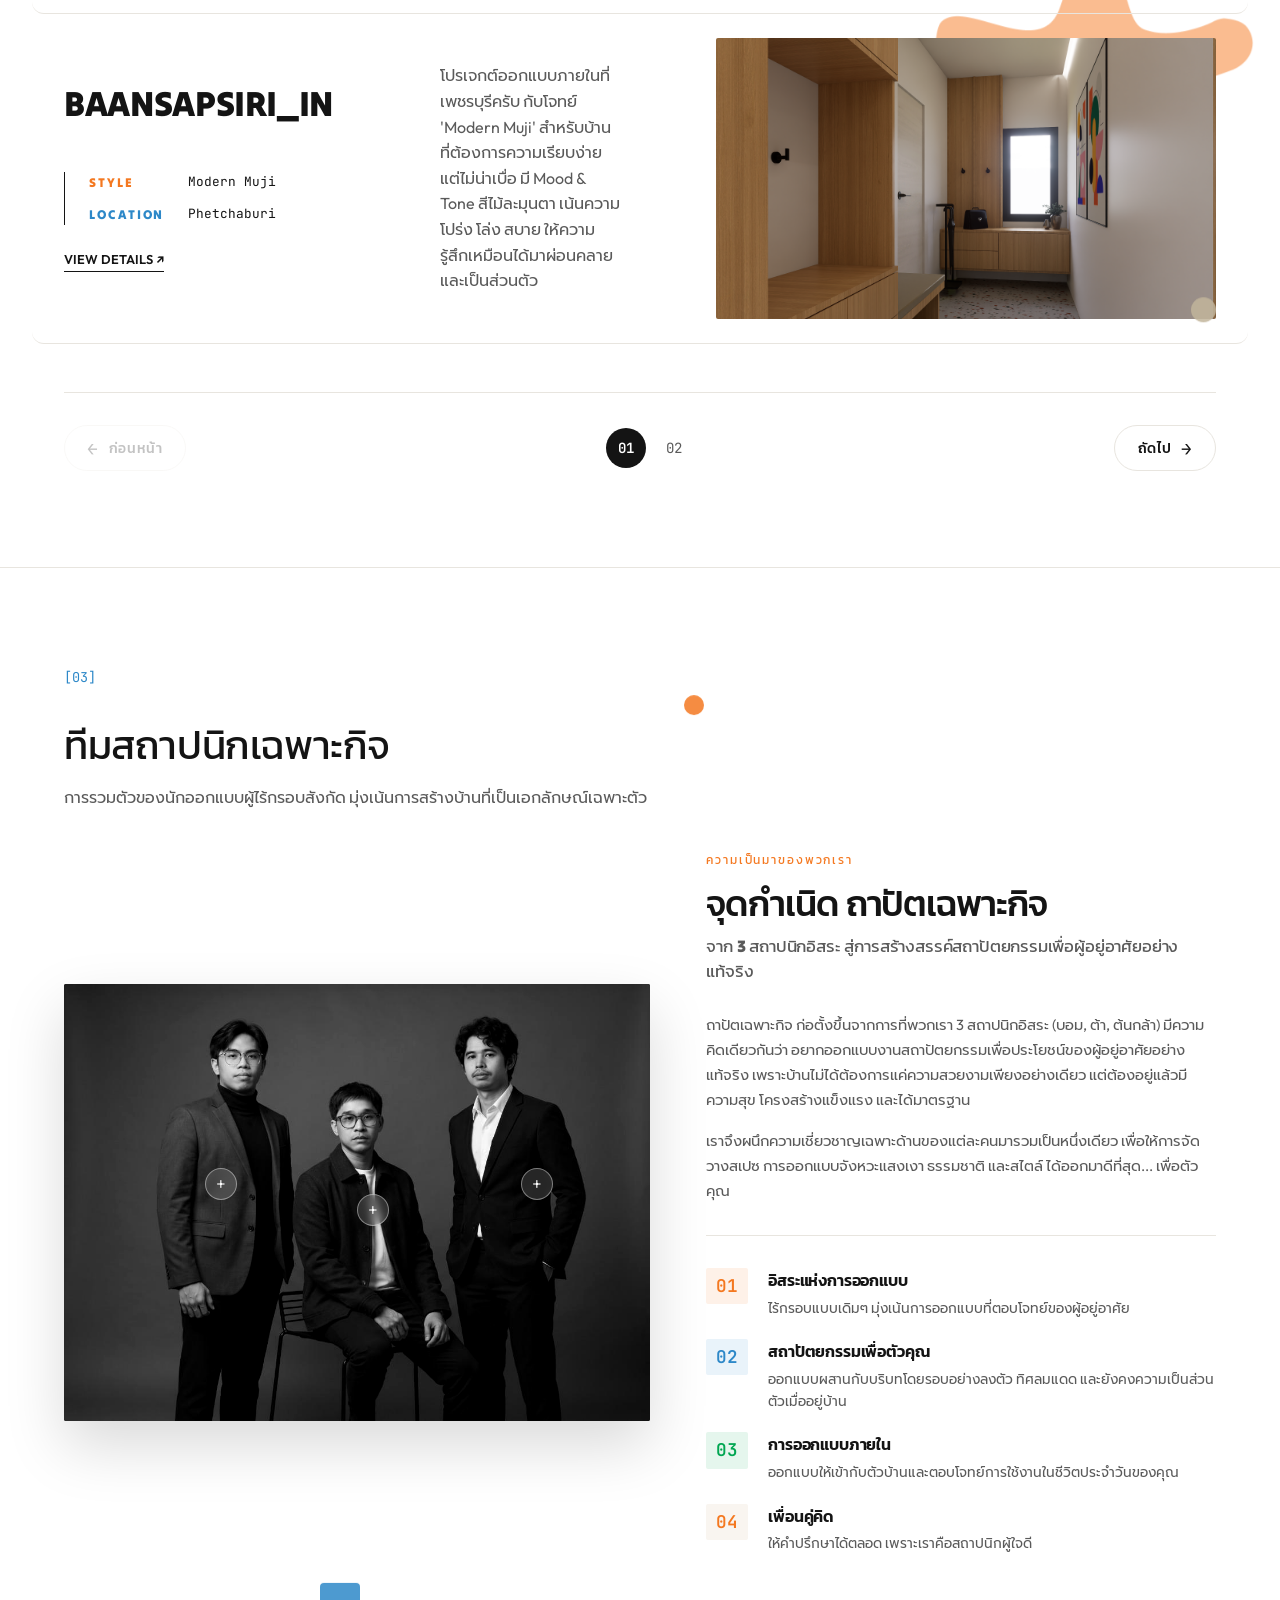
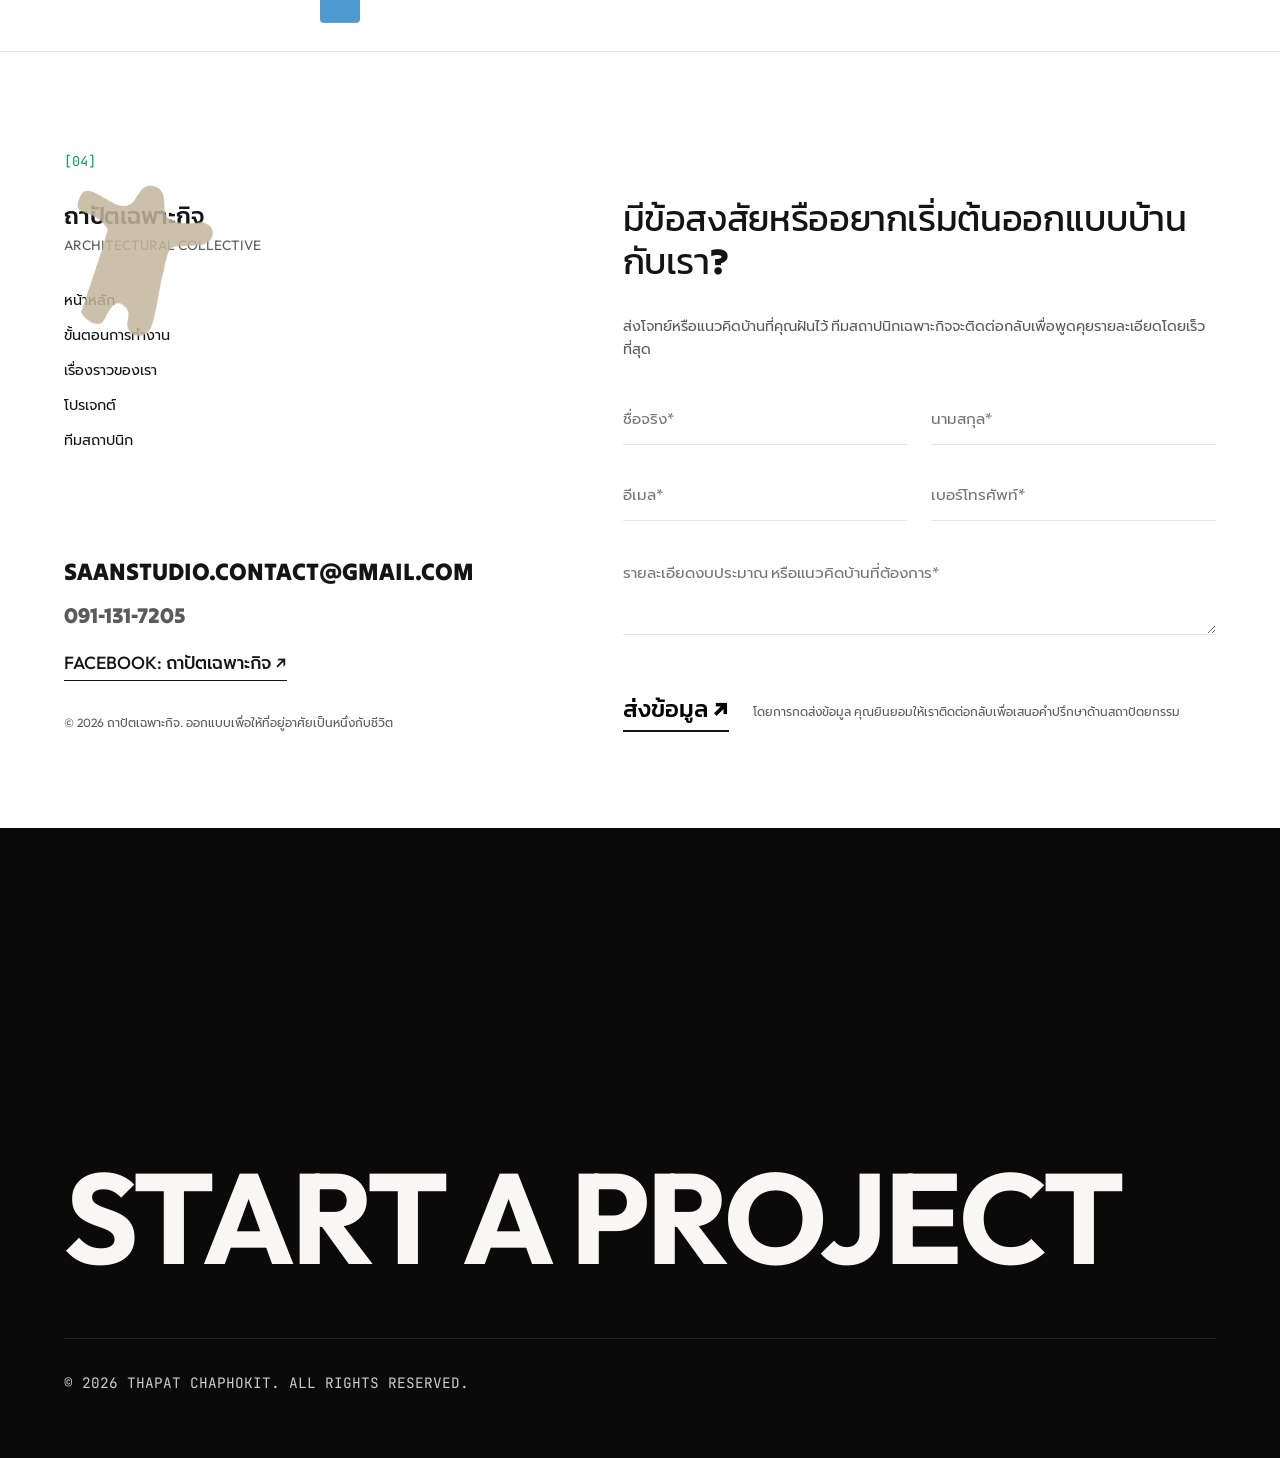
==== commit 20a9852d: "Feat: Implement elegant 2-project-per-page pagination with smooth transitions and touch swipe" ====
--- a/index.html
+++ b/index.html
@@ -6,7 +6,7 @@
   <title>ถาปัตเฉพาะกิจ — THAPAT CHAPHOKIT | Architectural Collective</title>
   <meta name="description" content="การรวมตัวของกลุ่มสถาปนิกอิสระที่มุ่งมั่นออกแบบบ้านด้วยหัวใจ สร้างสถาปัตยกรรมระดับโลกที่เป็นเอกลักษณ์เฉพาะตัว">
   <!-- Custom CSS -->
-  <link rel="stylesheet" href="css/styles.css?v=20260904_ajub">
+  <link rel="stylesheet" href="css/styles.css?v=20260904_p2">
 </head>
 <body>
   <!-- ==========================================
@@ -308,6 +308,7 @@
     <div class="section-index" data-i18n="section_02_num">[02]</div>
 
     <div id="projects-container" class="projects-feed"></div>
+    <div id="projects-pagination" class="projects-pagination"></div>
   </section>
 
   <!-- ==========================================
@@ -486,7 +487,7 @@
   <script src="https://cdnjs.cloudflare.com/ajax/libs/gsap/3.12.5/ScrollTrigger.min.js"></script>
 
   <!-- JavaScript Scripts -->
-  <script src="js/translations.js?v=20260904_ajub"></script>
-  <script src="js/main.js?v=20260904_ajub"></script>
+  <script src="js/translations.js?v=20260904_p2"></script>
+  <script src="js/main.js?v=20260904_p2"></script>
 </body>
 </html>
--- a/css/styles.css
+++ b/css/styles.css
@@ -1301,6 +1301,161 @@
   color: var(--accent-gold);
   border-color: var(--accent-gold);
   transform: translateX(4px);
+}
+
+/* ==========================================================================
+   PROJECTS PAGINATION & SLIDER CONTROLS
+   ========================================================================== */
+.projects-pagination {
+  display: flex;
+  align-items: center;
+  justify-content: space-between;
+  margin-top: 3rem;
+  padding-top: 2rem;
+  border-top: 1px solid var(--border-subtle);
+  font-family: var(--font-mono);
+  user-select: none;
+}
+
+.proj-page-btn {
+  display: inline-flex;
+  align-items: center;
+  gap: 0.6rem;
+  background: transparent;
+  border: 1px solid var(--border-subtle);
+  padding: 0.65rem 1.4rem;
+  border-radius: 999px;
+  font-family: var(--font-mono);
+  font-size: 0.85rem;
+  font-weight: 500;
+  color: var(--text-main);
+  cursor: pointer;
+  transition: all 0.25s cubic-bezier(0.16, 1, 0.3, 1);
+  letter-spacing: 0.05em;
+}
+
+.proj-page-btn:hover:not(:disabled) {
+  background-color: var(--text-main);
+  color: #fff;
+  border-color: var(--text-main);
+  transform: translateY(-1px);
+}
+
+.proj-page-btn:disabled {
+  opacity: 0.25;
+  cursor: not-allowed;
+  border-color: var(--border-subtle);
+}
+
+.proj-page-btn .btn-arrow {
+  font-size: 1.1rem;
+  transition: transform 0.2s ease;
+}
+
+.proj-page-btn.prev-btn:hover:not(:disabled) .btn-arrow {
+  transform: translateX(-3px);
+}
+
+.proj-page-btn.next-btn:hover:not(:disabled) .btn-arrow {
+  transform: translateX(3px);
+}
+
+.proj-page-center {
+  display: flex;
+  align-items: center;
+  gap: 1.5rem;
+}
+
+.proj-page-numbers {
+  display: flex;
+  align-items: center;
+  gap: 0.5rem;
+}
+
+.proj-page-num {
+  width: 40px;
+  height: 40px;
+  display: flex;
+  align-items: center;
+  justify-content: center;
+  border-radius: 50%;
+  border: 1px solid transparent;
+  background: transparent;
+  color: var(--text-muted);
+  font-family: var(--font-mono);
+  font-size: 0.88rem;
+  cursor: pointer;
+  transition: all 0.2s ease;
+}
+
+.proj-page-num:hover:not(.active) {
+  border-color: var(--border-subtle);
+  color: var(--text-main);
+  background-color: var(--bg-surface);
+}
+
+.proj-page-num.active {
+  background-color: var(--text-main);
+  color: #fff;
+  font-weight: 600;
+}
+
+.proj-page-counter {
+  font-size: 0.85rem;
+  color: var(--text-muted);
+  letter-spacing: 0.1em;
+}
+
+.proj-page-counter .counter-current {
+  color: var(--text-main);
+  font-weight: 600;
+}
+
+.proj-page-counter .counter-sep {
+  margin: 0 0.2rem;
+  opacity: 0.5;
+}
+
+/* Transitions for Projects Feed */
+.projects-feed {
+  transition: opacity 0.25s cubic-bezier(0.16, 1, 0.3, 1), transform 0.25s cubic-bezier(0.16, 1, 0.3, 1);
+}
+
+.projects-feed.page-transitioning-out {
+  opacity: 0;
+  transform: translateY(-10px);
+}
+
+.projects-feed.page-transitioning-in {
+  animation: projectPageFadeIn 0.35s cubic-bezier(0.16, 1, 0.3, 1) forwards;
+}
+
+@keyframes projectPageFadeIn {
+  from {
+    opacity: 0;
+    transform: translateY(12px);
+  }
+  to {
+    opacity: 1;
+    transform: translateY(0);
+  }
+}
+
+@media (max-width: 768px) {
+  .projects-pagination {
+    flex-wrap: wrap;
+    gap: 1.2rem;
+    justify-content: center;
+  }
+  .proj-page-btn {
+    padding: 0.5rem 1.1rem;
+    font-size: 0.8rem;
+  }
+  .proj-page-center {
+    order: -1;
+    width: 100%;
+    justify-content: center;
+  }
 }
 
 /* SECTION [03] - ARCHITECT COLLECTIVE */
